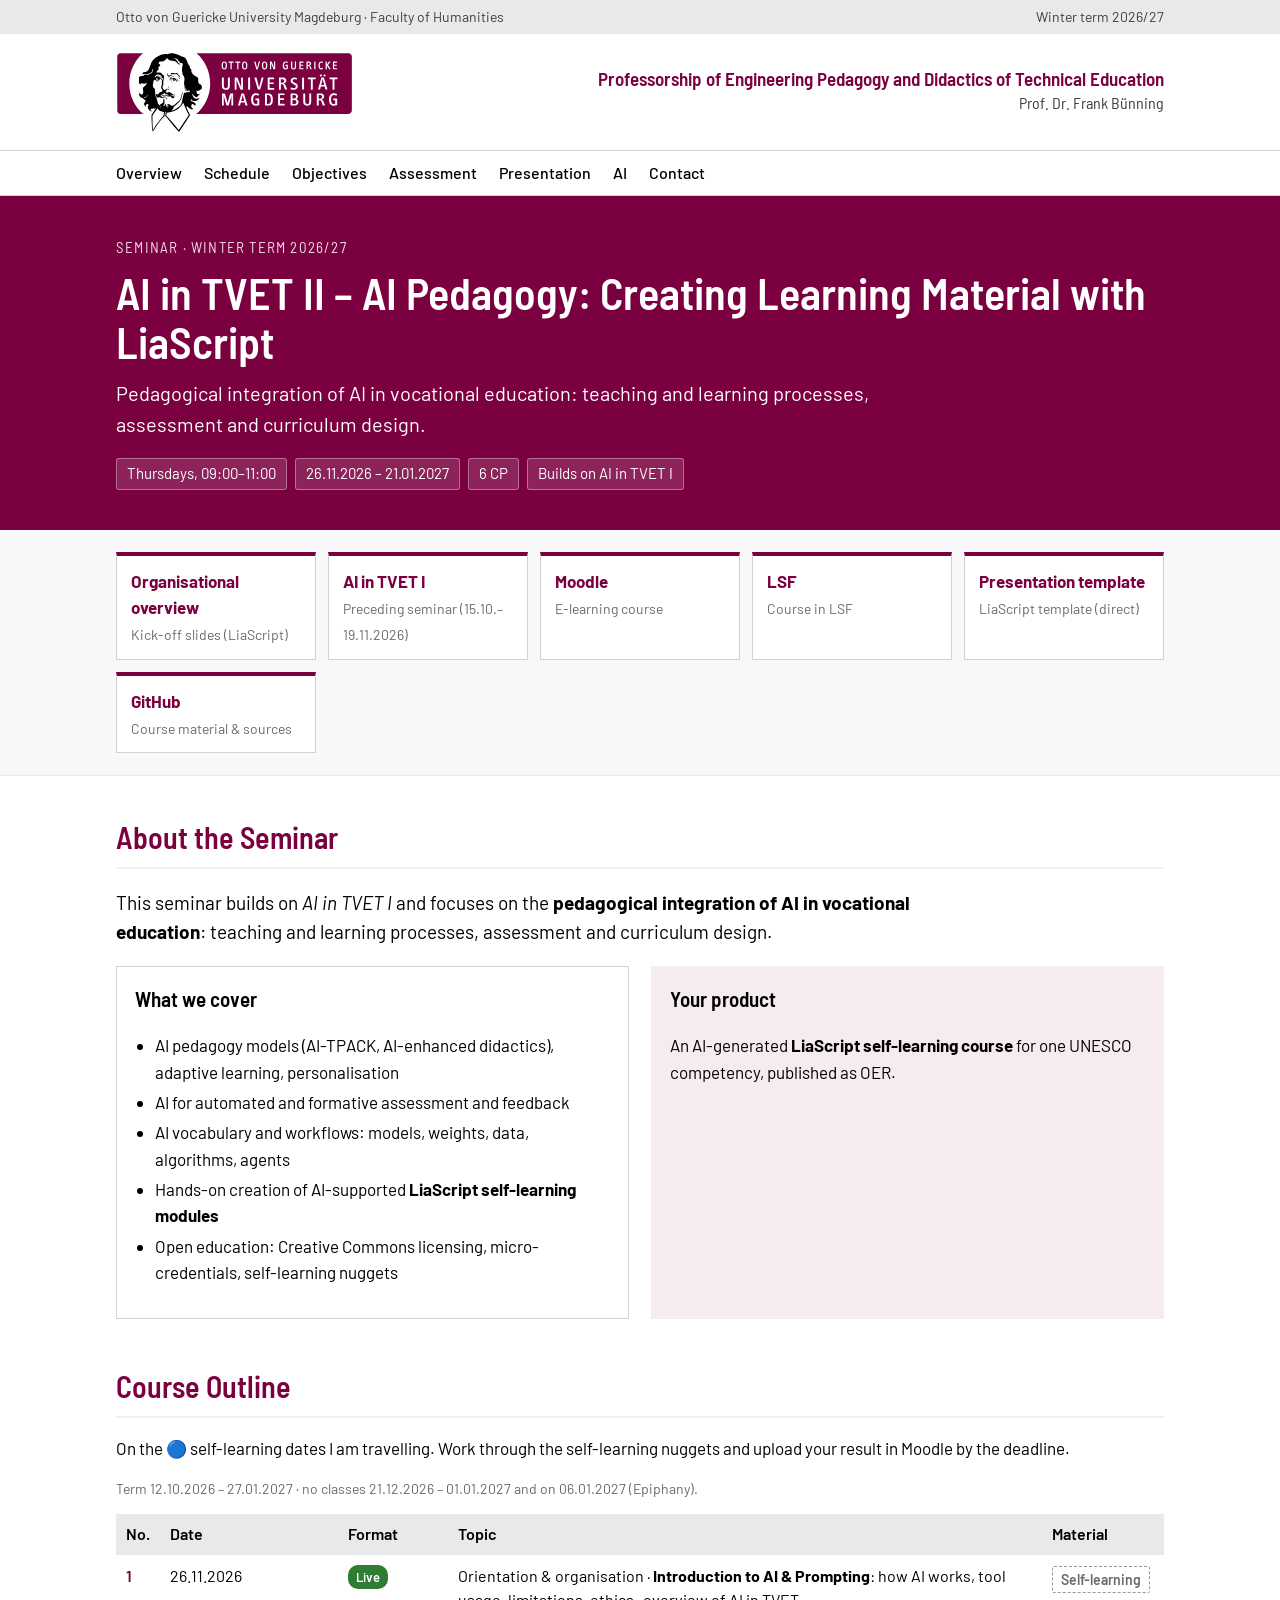
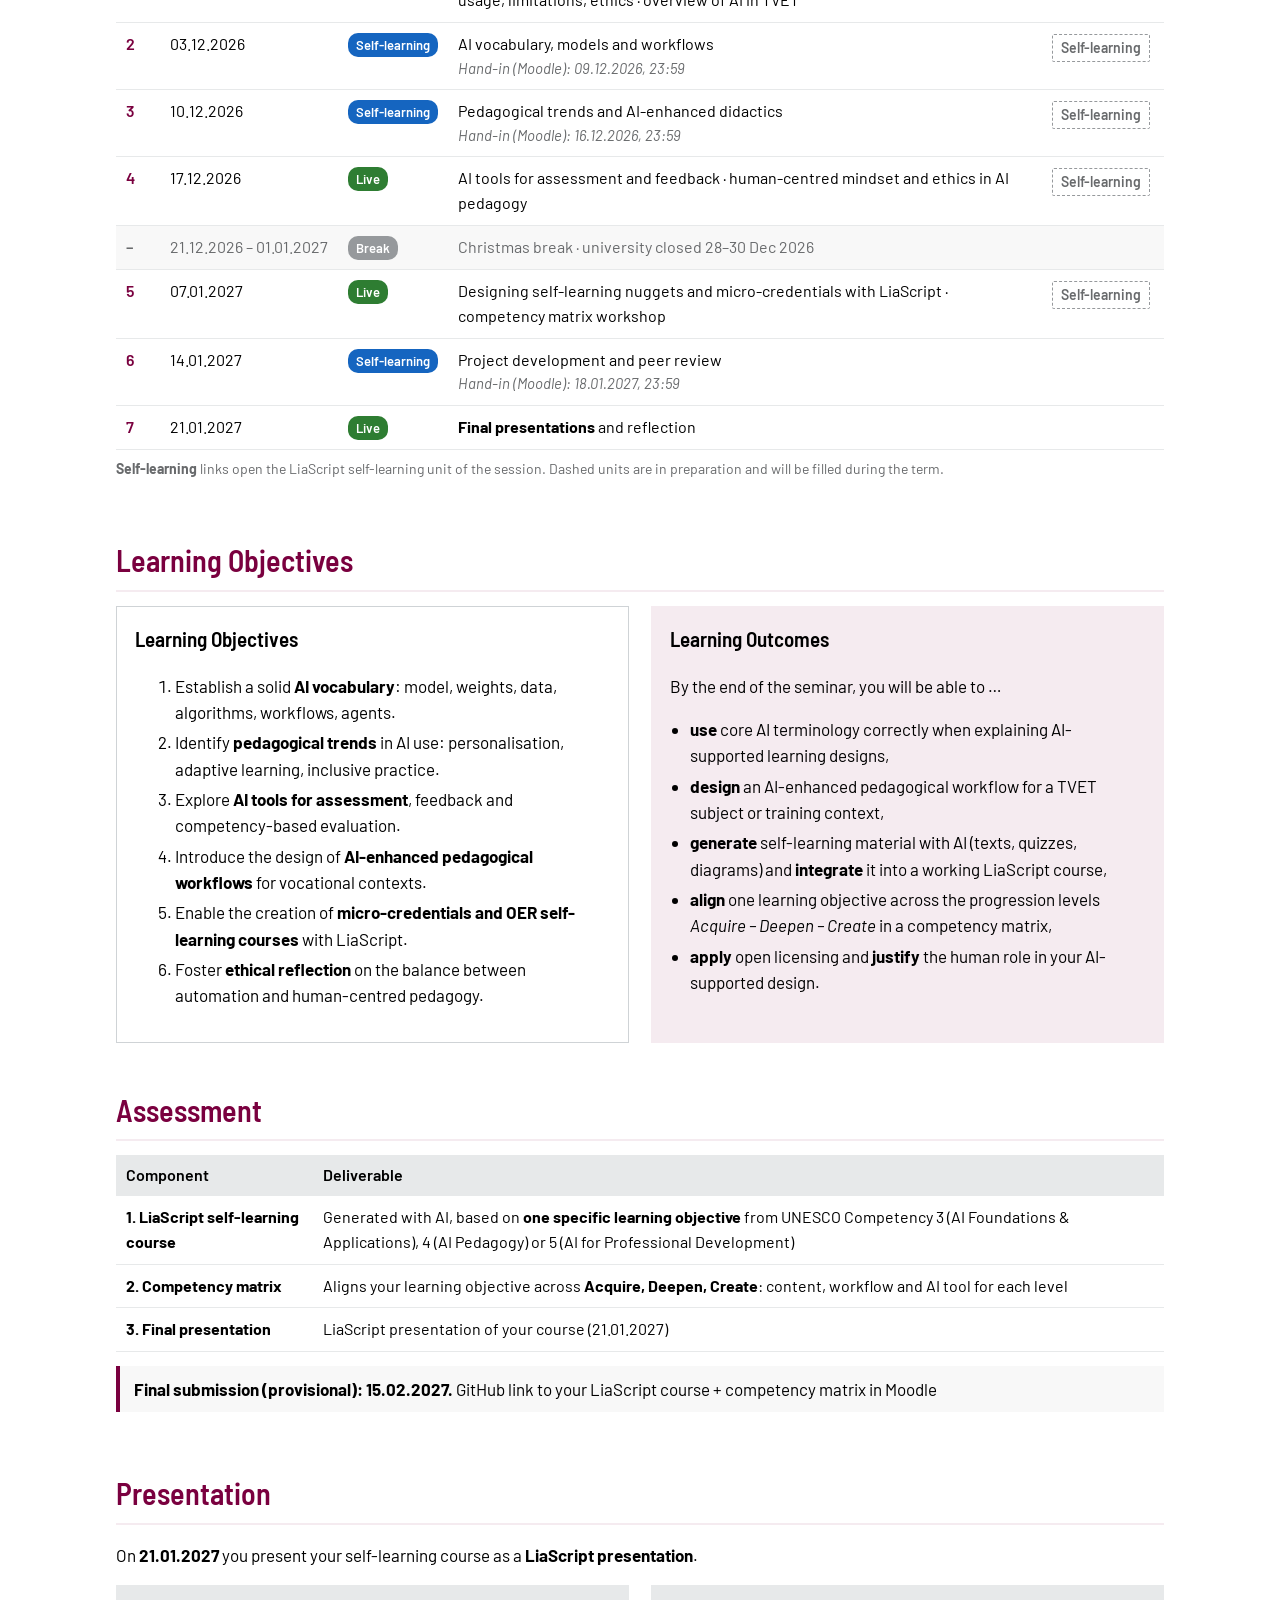
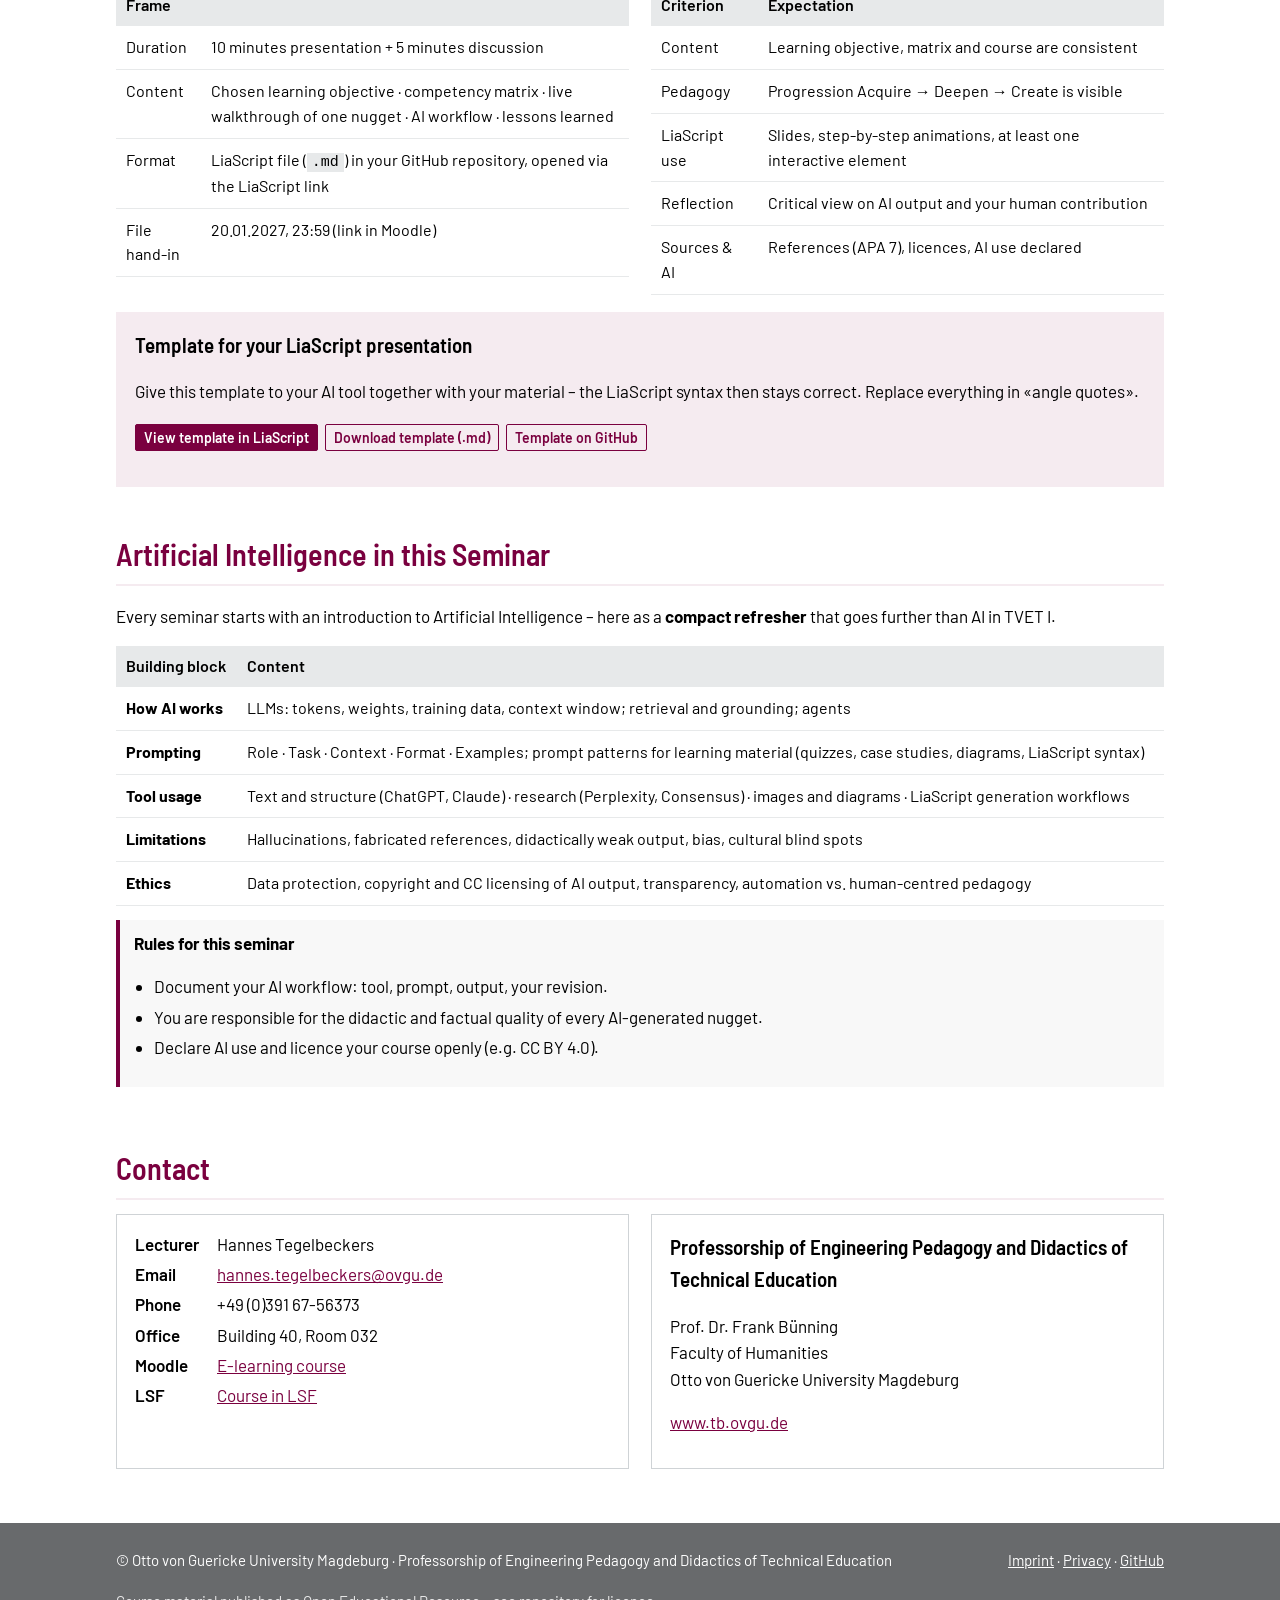
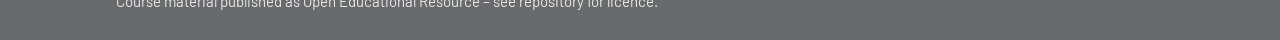
==== index.html @ 990f929a "Add semester dates (WiSe 2026/27), push remaining course files Co-Authored-By: Claude Opus 5.5 <nore" ====
<!doctype html>
<html lang="en">
<head>
<meta charset="utf-8">
<meta name="viewport" content="width=device-width, initial-scale=1">
<title>AI in TVET II · OVGU</title>
<meta name="description" content="Course website of the seminar AI in TVET II – AI Pedagogy: Creating Learning Material with LiaScript, winter term 2026/27, OVGU Magdeburg">
<link rel="icon" href="assets/ovgu_logo.svg" type="image/svg+xml">
<link rel="preconnect" href="https://fonts.googleapis.com">
<link rel="preconnect" href="https://fonts.gstatic.com" crossorigin>
<link href="https://fonts.googleapis.com/css2?family=Barlow:wght@400;500;600&family=Barlow+Semi+Condensed:wght@500;600&display=swap" rel="stylesheet">
<link rel="stylesheet" href="assets/style.css">
</head>
<body>
<div class="topbar"><div class="wrap">
  <span><a href="https://www.ovgu.de" target="_blank" rel="noopener">Otto von Guericke University Magdeburg</a> · Faculty of Humanities</span>
  <span>Winter term 2026/27</span>
</div></div>
<header class="site"><div class="wrap">
  <a class="logo" href="https://www.ovgu.de" target="_blank" rel="noopener"><img src="assets/ovgu_logo.svg" alt="Logo der Otto-von-Guericke-Universität Magdeburg"></a>
  <a class="chair" href="https://www.tb.ovgu.de" target="_blank" rel="noopener">
    <div class="name">Professorship of Engineering Pedagogy and Didactics of Technical Education</div>
    <div class="prof">Prof. Dr. Frank Bünning</div>
  </a>
</div></header>
<nav class="main" aria-label="Seitennavigation"><div class="wrap"><a href="#ueberblick">Overview</a><a href="#sitzungen">Schedule</a><a href="#ziele">Objectives</a><a href="#pruefung">Assessment</a><a href="#praesentation">Presentation</a><a href="#ki">AI</a><a href="#kontakt">Contact</a></div></nav>

<div class="hero"><div class="wrap">
  <div class="kicker">Seminar · Winter term 2026/27</div>
  <h1>AI in TVET II – AI Pedagogy: Creating Learning Material with LiaScript</h1>
  <p class="sub">Pedagogical integration of AI in vocational education: teaching and learning processes, assessment and curriculum design.</p>
  <div class="chips"><span class="chip">Thursdays, 09:00–11:00</span><span class="chip">26.11.2026 – 21.01.2027</span><span class="chip">6 CP</span><span class="chip">Builds on AI in TVET I</span></div>
  
</div></div>

<div class="quick"><div class="wrap"><a class="qbtn" href="https://liascript.github.io/course/?https://raw.githubusercontent.com/OVGU-VET-TechEd/AI_in_TVET_II_WiSe_2026_2027/main/AI_in_TVET_II_WiSe_2026_2027/00_Organisation/organisational_overview_slide_AI_in_TVET_II.md" target="_blank" rel="noopener"><strong>Organisational overview</strong><span>Kick-off slides (LiaScript)</span></a><a class="qbtn" href="https://ovgu-vet-teched.github.io/AI_in_TVET_I_WiSe_2026_2027/" target="_blank" rel="noopener"><strong>AI in TVET I</strong><span>Preceding seminar (15.10.–19.11.2026)</span></a><a class="qbtn" href="https://elearning.ovgu.de/course/view.php?id=21949" target="_blank" rel="noopener"><strong>Moodle</strong><span>E-learning course</span></a><a class="qbtn" href="https://lsf.ovgu.de/qislsf/rds?state=verpublish&status=init&vmfile=no&moduleCall=webInfo&publishConfFile=webInfo&publishSubDir=veranstaltung&veranstaltung.veranstid=238828" target="_blank" rel="noopener"><strong>LSF</strong><span>Course in LSF</span></a><a class="qbtn" href="https://liascript.github.io/course/?https://raw.githubusercontent.com/OVGU-VET-TechEd/AI_in_TVET_II_WiSe_2026_2027/main/AI_in_TVET_II_WiSe_2026_2027/00_Organisation/Template_LiaScript_Presentation.md" target="_blank" rel="noopener"><strong>Presentation template</strong><span>LiaScript template (direct)</span></a><a class="qbtn" href="https://github.com/OVGU-VET-TechEd/AI_in_TVET_II_WiSe_2026_2027" target="_blank" rel="noopener"><strong>GitHub</strong><span>Course material & sources</span></a></div></div>

<main class="wrap">
<section id="ueberblick">
  <h2>About the Seminar</h2>
  <p class="lead">This seminar builds on <i>AI in TVET I</i> and focuses on the <b>pedagogical integration of AI in vocational education</b>: teaching and learning processes, assessment and curriculum design.</p>
<div class="grid2">
  <div class="card"><h3>What we cover</h3><ul class="check">
    <li>AI pedagogy models (AI-TPACK, AI-enhanced didactics), adaptive learning, personalisation</li>
    <li>AI for automated and formative assessment and feedback</li>
    <li>AI vocabulary and workflows: models, weights, data, algorithms, agents</li>
    <li>Hands-on creation of AI-supported <b>LiaScript self-learning modules</b></li>
    <li>Open education: Creative Commons licensing, micro-credentials, self-learning nuggets</li></ul></div>
  <div class="card tint"><h3>Your product</h3><p>An AI-generated <b>LiaScript self-learning course</b> for one UNESCO competency, published as OER.</p></div>
</div>
</section>

<section id="sitzungen">
  <h2>Course Outline</h2>
  <p>On the 🔵 self-learning dates I am travelling. Work through the self-learning nuggets and upload your result in Moodle by the deadline.</p><p class="legend">Term 12.10.2026 – 27.01.2027 · no classes 21.12.2026 – 01.01.2027 and on 06.01.2027 (Epiphany).</p>
  <div class="table-scroll"><table>
    <thead><tr><th>No.</th><th>Date</th><th>Format</th><th>Topic</th><th>Material</th></tr></thead>
    <tbody><tr><td class="no">1</td><td class="date">26.11.2026</td><td><span class="badge live">Live</span></td><td>Orientation & organisation · <b>Introduction to AI & Prompting</b>: how AI works, tool usage, limitations, ethics · overview of AI in TVET</td><td class="links"><a class="lia soon" href="https://liascript.github.io/course/?https://raw.githubusercontent.com/OVGU-VET-TechEd/AI_in_TVET_II_WiSe_2026_2027/main/Selflearn/S01_Introduction_AI_Prompting.md" target="_blank" rel="noopener" title="in preparation">Self-learning</a></td></tr><tr><td class="no">2</td><td class="date">03.12.2026</td><td><span class="badge self">Self-learning</span></td><td>AI vocabulary, models and workflows<span class="q">Hand-in (Moodle): 09.12.2026, 23:59</span></td><td class="links"><a class="lia soon" href="https://liascript.github.io/course/?https://raw.githubusercontent.com/OVGU-VET-TechEd/AI_in_TVET_II_WiSe_2026_2027/main/Selflearn/S02_AI_Vocabulary_Models_Workflows.md" target="_blank" rel="noopener" title="in preparation">Self-learning</a></td></tr><tr><td class="no">3</td><td class="date">10.12.2026</td><td><span class="badge self">Self-learning</span></td><td>Pedagogical trends and AI-enhanced didactics<span class="q">Hand-in (Moodle): 16.12.2026, 23:59</span></td><td class="links"><a class="lia soon" href="https://liascript.github.io/course/?https://raw.githubusercontent.com/OVGU-VET-TechEd/AI_in_TVET_II_WiSe_2026_2027/main/Selflearn/S03_Pedagogical_Trends_AI_Didactics.md" target="_blank" rel="noopener" title="in preparation">Self-learning</a></td></tr><tr><td class="no">4</td><td class="date">17.12.2026</td><td><span class="badge live">Live</span></td><td>AI tools for assessment and feedback · human-centred mindset and ethics in AI pedagogy</td><td class="links"><a class="lia soon" href="https://liascript.github.io/course/?https://raw.githubusercontent.com/OVGU-VET-TechEd/AI_in_TVET_II_WiSe_2026_2027/main/Selflearn/S04_AI_Assessment_Feedback_Ethics.md" target="_blank" rel="noopener" title="in preparation">Self-learning</a></td></tr><tr class="pause"><td class="no">–</td><td class="date">21.12.2026 – 01.01.2027</td><td><span class="badge pause">Break</span></td><td colspan="2">Christmas break · university closed 28–30 Dec 2026</td></tr><tr><td class="no">5</td><td class="date">07.01.2027</td><td><span class="badge live">Live</span></td><td>Designing self-learning nuggets and micro-credentials with LiaScript · competency matrix workshop</td><td class="links"><a class="lia soon" href="https://liascript.github.io/course/?https://raw.githubusercontent.com/OVGU-VET-TechEd/AI_in_TVET_II_WiSe_2026_2027/main/Selflearn/S05_Nuggets_Microcredentials_LiaScript.md" target="_blank" rel="noopener" title="in preparation">Self-learning</a></td></tr><tr><td class="no">6</td><td class="date">14.01.2027</td><td><span class="badge self">Self-learning</span></td><td>Project development and peer review<span class="q">Hand-in (Moodle): 18.01.2027, 23:59</span></td><td class="links"></td></tr><tr><td class="no">7</td><td class="date">21.01.2027</td><td><span class="badge live">Live</span></td><td><b>Final presentations</b> and reflection</td><td class="links"></td></tr></tbody>
  </table></div>
  <p class="legend"><b>Self-learning</b> links open the LiaScript self-learning unit of the session. Dashed units are in preparation and will be filled during the term.</p>
  
</section>

<section id="ziele">
  <h2>Learning Objectives</h2>
  <div class="grid2">
    <div class="card"><h3>Learning Objectives</h3><ol><li>Establish a solid <b>AI vocabulary</b>: model, weights, data, algorithms, workflows, agents.</li><li>Identify <b>pedagogical trends</b> in AI use: personalisation, adaptive learning, inclusive practice.</li><li>Explore <b>AI tools for assessment</b>, feedback and competency-based evaluation.</li><li>Introduce the design of <b>AI-enhanced pedagogical workflows</b> for vocational contexts.</li><li>Enable the creation of <b>micro-credentials and OER self-learning courses</b> with LiaScript.</li><li>Foster <b>ethical reflection</b> on the balance between automation and human-centred pedagogy.</li></ol></div>
    <div class="card tint"><h3>Learning Outcomes</h3><p>By the end of the seminar, you will be able to …</p><ul class="check"><li><b>use</b> core AI terminology correctly when explaining AI-supported learning designs,</li><li><b>design</b> an AI-enhanced pedagogical workflow for a TVET subject or training context,</li><li><b>generate</b> self-learning material with AI (texts, quizzes, diagrams) and <b>integrate</b> it into a working LiaScript course,</li><li><b>align</b> one learning objective across the progression levels <i>Acquire – Deepen – Create</i> in a competency matrix,</li><li><b>apply</b> open licensing and <b>justify</b> the human role in your AI-supported design.</li></ul></div>
  </div>
</section>

<section id="pruefung">
  <h2>Assessment</h2>
  <div class="table-scroll"><table><thead><tr><th>Component</th><th>Deliverable</th></tr></thead><tbody><tr><td><b>1. LiaScript self-learning course</b></td><td>Generated with AI, based on <b>one specific learning objective</b> from UNESCO Competency 3 (AI Foundations & Applications), 4 (AI Pedagogy) or 5 (AI for Professional Development)</td></tr><tr><td><b>2. Competency matrix</b></td><td>Aligns your learning objective across <b>Acquire, Deepen, Create</b>: content, workflow and AI tool for each level</td></tr><tr><td><b>3. Final presentation</b></td><td>LiaScript presentation of your course (21.01.2027)</td></tr></tbody></table></div><div class="note"><b>Final submission (provisional): 15.02.2027.</b> GitHub link to your LiaScript course + competency matrix in Moodle</div>
</section>

<section id="praesentation">
  <h2>Presentation</h2>
  <p>On <b>21.01.2027</b> you present your self-learning course as a <b>LiaScript presentation</b>.</p><div class="grid2"><div><div class="table-scroll"><table><thead><tr><th>Frame</th><th></th></tr></thead><tbody><tr><td>Duration</td><td>10 minutes presentation + 5 minutes discussion</td></tr><tr><td>Content</td><td>Chosen learning objective · competency matrix · live walkthrough of one nugget · AI workflow · lessons learned</td></tr><tr><td>Format</td><td>LiaScript file (<code>.md</code>) in your GitHub repository, opened via the LiaScript link</td></tr><tr><td>File hand-in</td><td>20.01.2027, 23:59 (link in Moodle)</td></tr></tbody></table></div></div><div><div class="table-scroll"><table><thead><tr><th>Criterion</th><th>Expectation</th></tr></thead><tbody><tr><td>Content</td><td>Learning objective, matrix and course are consistent</td></tr><tr><td>Pedagogy</td><td>Progression Acquire → Deepen → Create is visible</td></tr><tr><td>LiaScript use</td><td>Slides, step-by-step animations, at least one interactive element</td></tr><tr><td>Reflection</td><td>Critical view on AI output and your human contribution</td></tr><tr><td>Sources & AI</td><td>References (APA 7), licences, AI use declared</td></tr></tbody></table></div></div></div><p></p>
  <div class="card tint">
    <h3>Template for your LiaScript presentation</h3>
    <p>Give this template to your AI tool together with your material – the LiaScript syntax then stays correct. Replace everything in «angle quotes».</p>
    <p>
      <a class="lia solid" href="https://liascript.github.io/course/?https://raw.githubusercontent.com/OVGU-VET-TechEd/AI_in_TVET_II_WiSe_2026_2027/main/AI_in_TVET_II_WiSe_2026_2027/00_Organisation/Template_LiaScript_Presentation.md" target="_blank" rel="noopener">View template in LiaScript</a>
      <a class="lia" href="https://raw.githubusercontent.com/OVGU-VET-TechEd/AI_in_TVET_II_WiSe_2026_2027/main/AI_in_TVET_II_WiSe_2026_2027/00_Organisation/Template_LiaScript_Presentation.md" download>Download template (.md)</a>
      <a class="lia" href="https://github.com/OVGU-VET-TechEd/AI_in_TVET_II_WiSe_2026_2027/blob/main/AI_in_TVET_II_WiSe_2026_2027/00_Organisation/Template_LiaScript_Presentation.md" target="_blank" rel="noopener">Template on GitHub</a>
    </p>
    
  </div>
</section>

<section id="ki">
  <h2>Artificial Intelligence in this Seminar</h2>
  <p>Every seminar starts with an introduction to Artificial Intelligence – here as a <b>compact refresher</b> that goes further than AI in TVET I.</p><div class="table-scroll"><table><thead><tr><th>Building block</th><th>Content</th></tr></thead><tbody><tr><td><b>How AI works</b></td><td>LLMs: tokens, weights, training data, context window; retrieval and grounding; agents</td></tr><tr><td><b>Prompting</b></td><td>Role · Task · Context · Format · Examples; prompt patterns for learning material (quizzes, case studies, diagrams, LiaScript syntax)</td></tr><tr><td><b>Tool usage</b></td><td>Text and structure (ChatGPT, Claude) · research (Perplexity, Consensus) · images and diagrams · LiaScript generation workflows</td></tr><tr><td><b>Limitations</b></td><td>Hallucinations, fabricated references, didactically weak output, bias, cultural blind spots</td></tr><tr><td><b>Ethics</b></td><td>Data protection, copyright and CC licensing of AI output, transparency, automation vs. human-centred pedagogy</td></tr></tbody></table></div><div class="note"><b>Rules for this seminar</b><ul class="check">
<li>Document your AI workflow: tool, prompt, output, your revision.</li>
<li>You are responsible for the didactic and factual quality of every AI-generated nugget.</li>
<li>Declare AI use and licence your course openly (e.g. CC BY 4.0).</li></ul></div>
</section>

<section id="kontakt" class="contact">
  <h2>Contact</h2>
  <div class="grid2">
    <div class="card"><dl><dt>Lecturer</dt><dd>Hannes Tegelbeckers</dd><dt>Email</dt><dd><a href="mailto:hannes.tegelbeckers@ovgu.de">hannes.tegelbeckers@ovgu.de</a></dd><dt>Phone</dt><dd>+49 (0)391 67-56373</dd><dt>Office</dt><dd>Building 40, Room 032</dd><dt>Moodle</dt><dd><a href="https://elearning.ovgu.de/course/view.php?id=21949">E-learning course</a></dd><dt>LSF</dt><dd><a href="https://lsf.ovgu.de/qislsf/rds?state=verpublish&status=init&vmfile=no&moduleCall=webInfo&publishConfFile=webInfo&publishSubDir=veranstaltung&veranstaltung.veranstid=238828">Course in LSF</a></dd></dl></div>
    <div class="card"><h3>Professorship of Engineering Pedagogy and Didactics of Technical Education</h3><p>Prof. Dr. Frank Bünning<br>Faculty of Humanities<br>Otto von Guericke University Magdeburg</p>
      <p><a href="https://www.tb.ovgu.de" target="_blank" rel="noopener">www.tb.ovgu.de</a></p></div>
  </div>
</section>
</main>

<footer class="site"><div class="wrap">
  <span>© Otto von Guericke University Magdeburg · Professorship of Engineering Pedagogy and Didactics of Technical Education</span>
  <span><a href="https://www.ovgu.de/impressum" target="_blank" rel="noopener">Imprint</a> · <a href="https://www.ovgu.de/datenschutz" target="_blank" rel="noopener">Privacy</a> · <a href="https://github.com/OVGU-VET-TechEd/AI_in_TVET_II_WiSe_2026_2027" target="_blank" rel="noopener">GitHub</a></span>
  <span style="flex-basis:100%;opacity:.85">Course material published as Open Educational Resource – see repository for licence.</span>
</div></footer>
</body>
</html>
---- assets/style.css ----
/* OVGU-inspired course site – colours from www.ovgu.de corporate theme */
:root {
  --main: #7a003f;          /* OVGU Weinrot */
  --main-dark: #5c002f;
  --second: #bc7f9f;
  --third: #f5ebf0;
  --grey-1: #3e3f40;
  --grey-2: #686a6c;
  --grey-3: #96999c;
  --grey-4: #cfd3d6;
  --grey-5: #e7e9ea;
  --grey-6: #f8f8f8;
  --live: #2e7d32;
  --self: #1565c0;
  --excursion: #e65100;
  --pause: #96999c;
  --content-width: 1080px;
}

* { box-sizing: border-box; }
html { scroll-behavior: smooth; }
body {
  margin: 0;
  overflow-wrap: anywhere;
  font-family: "Barlow", "Helvetica Neue", Arial, sans-serif;
  font-size: 17px;
  line-height: 1.55;
  color: #000;
  background: #fff;
}
a { color: var(--main); }
a:hover { color: var(--main-dark); }
.wrap { max-width: var(--content-width); margin: 0 auto; padding: 0 16px; }

/* top bar + header */
.topbar { background: var(--grey-5); font-size: 14px; color: var(--grey-1); }
.topbar .wrap { display: flex; justify-content: space-between; gap: 12px; flex-wrap: wrap; padding-top: 6px; padding-bottom: 6px; }
.topbar a { color: var(--grey-1); text-decoration: none; }
.topbar a:hover { color: var(--main); }
header.site { border-bottom: 1px solid var(--grey-4); }
header.site .wrap { display: flex; align-items: center; justify-content: space-between; gap: 24px; padding-top: 18px; padding-bottom: 18px; flex-wrap: wrap; }
header.site .logo img { height: 80px; width: auto; display: block; }
header.site .chair { text-align: right; font-family: "Barlow Semi Condensed", "Barlow", sans-serif; }
header.site .chair .name { font-size: 19px; font-weight: 600; color: var(--main); line-height: 1.2; }
header.site .chair .prof { font-size: 16px; color: var(--grey-1); }
header.site a.chair { text-decoration: none; display: block; }
header.site a.chair:hover .name { text-decoration: underline; }

nav.main { background: #fff; border-bottom: 1px solid var(--grey-4); position: sticky; top: 0; z-index: 10; }
nav.main .wrap { display: flex; gap: 4px 22px; flex-wrap: wrap; padding-top: 10px; padding-bottom: 10px; }
nav.main a { color: #000; text-decoration: none; font-weight: 500; font-size: 16px; }
nav.main a:hover { color: var(--grey-3); }

/* hero */
.hero { background: var(--main); color: #fff; }
.hero .wrap { padding-top: 40px; padding-bottom: 40px; }
.hero .kicker { font-family: "Barlow Semi Condensed", sans-serif; text-transform: uppercase; letter-spacing: .08em; font-size: 15px; opacity: .85; }
.hero h1 { font-family: "Barlow Semi Condensed", sans-serif; font-weight: 600; font-size: clamp(28px, 4.5vw, 44px); line-height: 1.12; margin: 8px 0 12px; }
.hero .sub { font-size: 20px; margin: 0 0 18px; max-width: 820px; }
.chips { display: flex; flex-wrap: wrap; gap: 8px; }
.chip { background: rgba(255,255,255,.14); border: 1px solid rgba(255,255,255,.35); border-radius: 3px; padding: 3px 10px; font-size: 15px; }
.leitfrage { margin-top: 22px; border-left: 4px solid var(--second); padding: 6px 0 6px 14px; font-size: 19px; font-style: italic; max-width: 820px; }

/* quick links */
.quick { background: var(--grey-6); border-bottom: 1px solid var(--grey-5); }
.quick .wrap { display: grid; grid-template-columns: repeat(auto-fit, minmax(min(200px, 100%), 1fr)); gap: 12px; padding-top: 22px; padding-bottom: 22px; }
.qbtn { display: block; background: #fff; border: 1px solid var(--grey-4); border-top: 4px solid var(--main); padding: 12px 14px; text-decoration: none; color: #000; transition: border-color .3s, box-shadow .3s; }
.qbtn:hover { border-color: var(--main); box-shadow: 0 2px 8px rgba(122,0,63,.15); color: #000; }
.qbtn strong { display: block; color: var(--main); font-size: 17px; }
.qbtn span { font-size: 14px; color: var(--grey-2); }

/* sections */
main section { padding: 38px 0 6px; }
main h2 { font-family: "Barlow Semi Condensed", sans-serif; font-weight: 600; color: var(--main); font-size: 30px; margin: 0 0 14px; border-bottom: 2px solid var(--third); padding-bottom: 6px; }
main h3 { font-family: "Barlow Semi Condensed", sans-serif; font-weight: 600; font-size: 21px; margin: 22px 0 8px; }
.lead { font-size: 19px; max-width: 860px; }
.grid2 { display: grid; grid-template-columns: repeat(auto-fit, minmax(min(300px, 100%), 1fr)); gap: 22px; }
.grid3 { display: grid; grid-template-columns: repeat(auto-fit, minmax(min(240px, 100%), 1fr)); gap: 16px; }
.card { border: 1px solid var(--grey-4); background: #fff; padding: 16px 18px; }
.card.tint { background: var(--third); border-color: var(--third); }
.card h3 { margin-top: 0; }
.card .sessions { color: var(--grey-2); font-size: 15px; }

/* tables */
.table-scroll { overflow-x: auto; }
table { width: 100%; border-collapse: collapse; font-size: 16px; }
th { text-align: left; background: var(--grey-5); font-weight: 600; padding: 8px 10px; white-space: nowrap; }
td { padding: 9px 10px; border-bottom: 1px solid var(--grey-5); vertical-align: top; }
tr.pause td { color: var(--grey-2); background: var(--grey-6); }
td.no { font-weight: 600; color: var(--main); white-space: nowrap; }
td.date { white-space: nowrap; }
td .q { display: block; color: var(--grey-2); font-size: 15px; font-style: italic; }
td.links { white-space: nowrap; }
.badge { display: inline-block; font-size: 13px; font-weight: 600; padding: 2px 8px; border-radius: 10px; color: #fff; white-space: nowrap; }
.badge.live { background: var(--live); }
.badge.self { background: var(--self); }
.badge.excursion { background: var(--excursion); }
.badge.pause { background: var(--pause); }
.lia { display: inline-block; text-decoration: none; font-size: 14px; font-weight: 600; border: 1px solid var(--main); padding: 2px 8px; margin: 2px 4px 2px 0; border-radius: 2px; }
.lia:hover { background: var(--main); color: #fff; }
.lia.solid { background: var(--main); color: #fff; }
.lia.solid:hover { background: var(--main-dark); }
.lia.soon { border-style: dashed; color: var(--grey-2); border-color: var(--grey-3); }
.lia.soon:hover { background: var(--grey-5); color: #000; }
.legend { font-size: 14px; color: var(--grey-2); margin-top: 8px; }

ul.check { padding-left: 1.2em; }
ul.check li { margin: 4px 0; }
ol li { margin: 4px 0; }
.note { background: var(--grey-6); border-left: 4px solid var(--main); padding: 10px 14px; margin: 14px 0; }
code { background: var(--grey-5); padding: 1px 5px; font-size: 15px; }

.contact dl { display: grid; grid-template-columns: max-content 1fr; gap: 4px 18px; margin: 0; }
.contact dt { font-weight: 600; }
.contact dd { margin: 0; }

/* Berliner Modell map */
.map { display: grid; gap: 10px; }
.map .row { display: grid; grid-template-columns: repeat(auto-fit, minmax(min(200px, 100%), 1fr)); gap: 10px; }
.map .box { border: 1px solid var(--grey-4); padding: 10px 12px; background: #fff; }
.map .box.head { background: var(--main); color: #fff; border-color: var(--main); text-align: center; }
.map .box.synth { background: var(--third); border-color: var(--second); text-align: center; font-weight: 600; }
.map .box b { color: var(--main); display: block; }
.map .box.head b { color: #fff; }
.map .box small { color: var(--grey-2); }

footer.site { margin-top: 48px; background: var(--grey-2); color: #fff; font-size: 15px; }
footer.site .wrap { padding-top: 26px; padding-bottom: 26px; display: flex; justify-content: space-between; gap: 18px; flex-wrap: wrap; }
footer.site a { color: #fff; }

@media (max-width: 640px) {
  header.site .logo img { height: 60px; }
  header.site .chair { text-align: left; }
  body { font-size: 16px; }
}
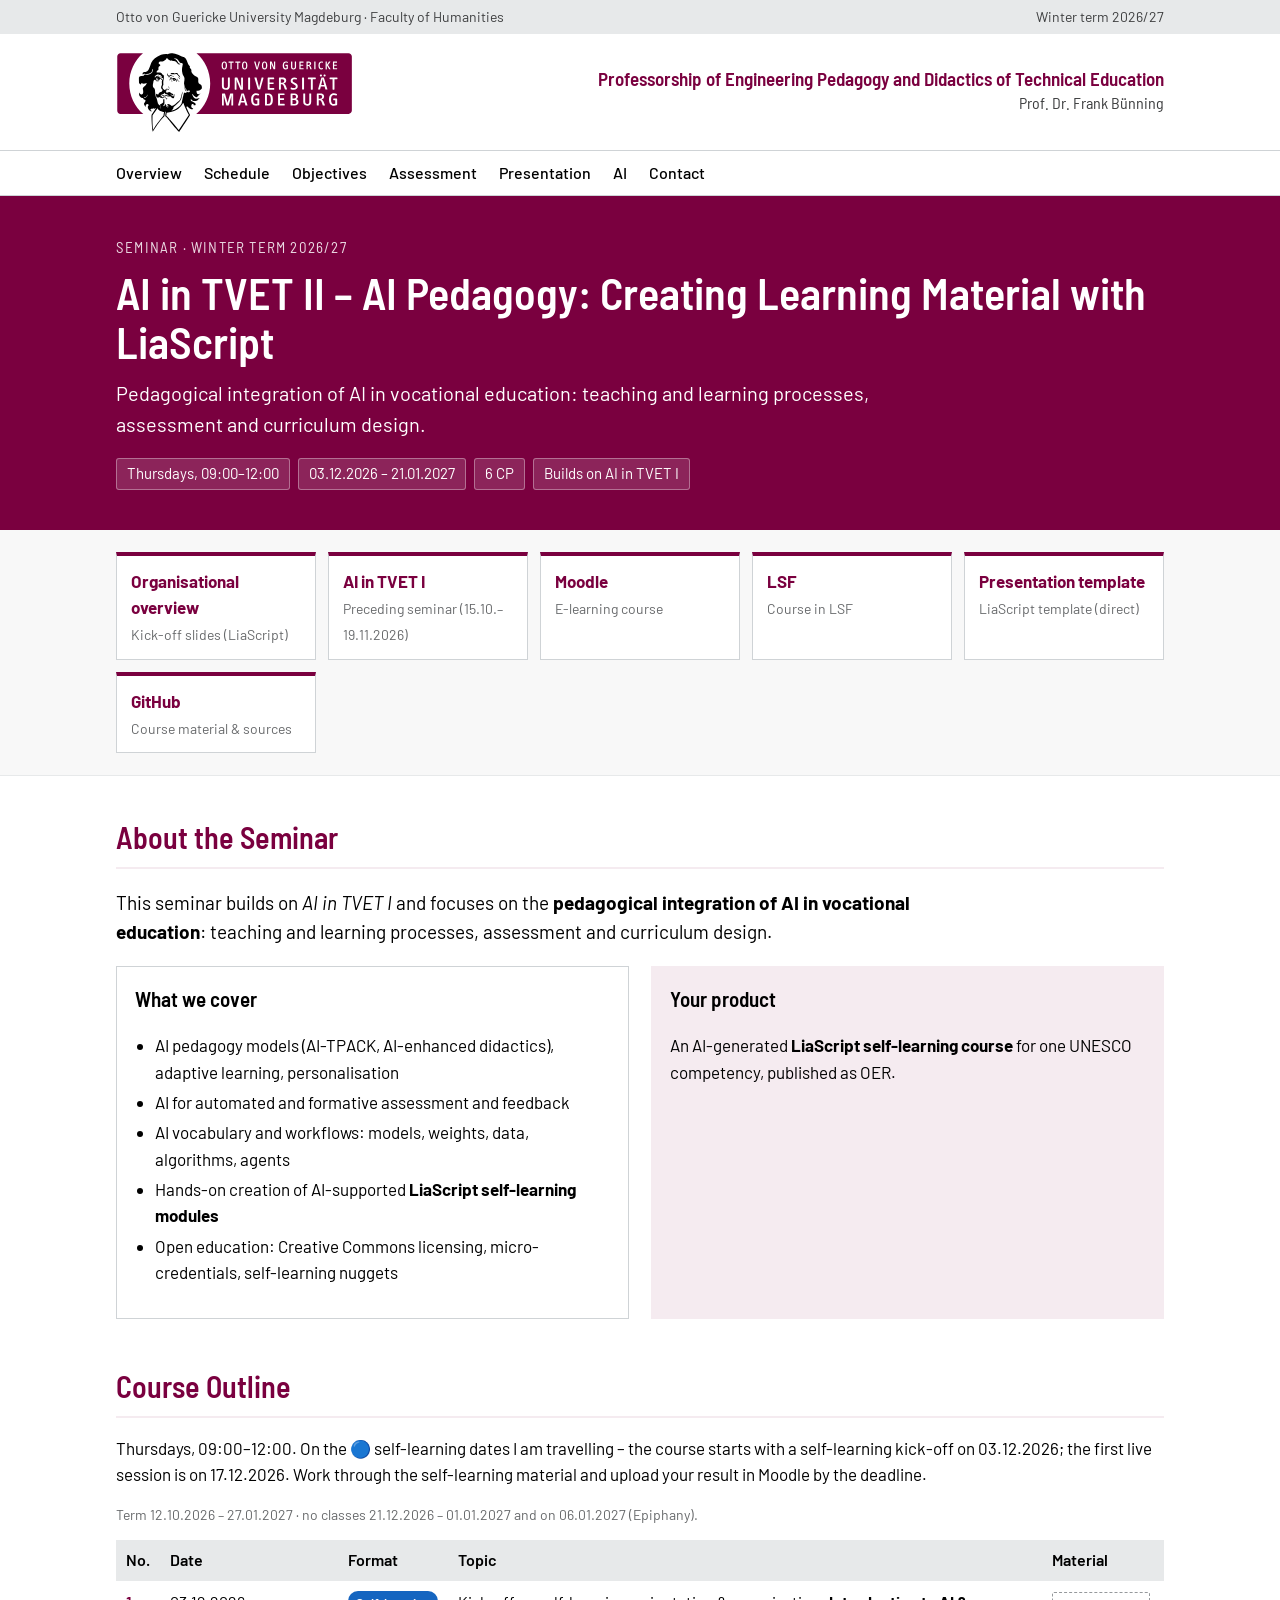
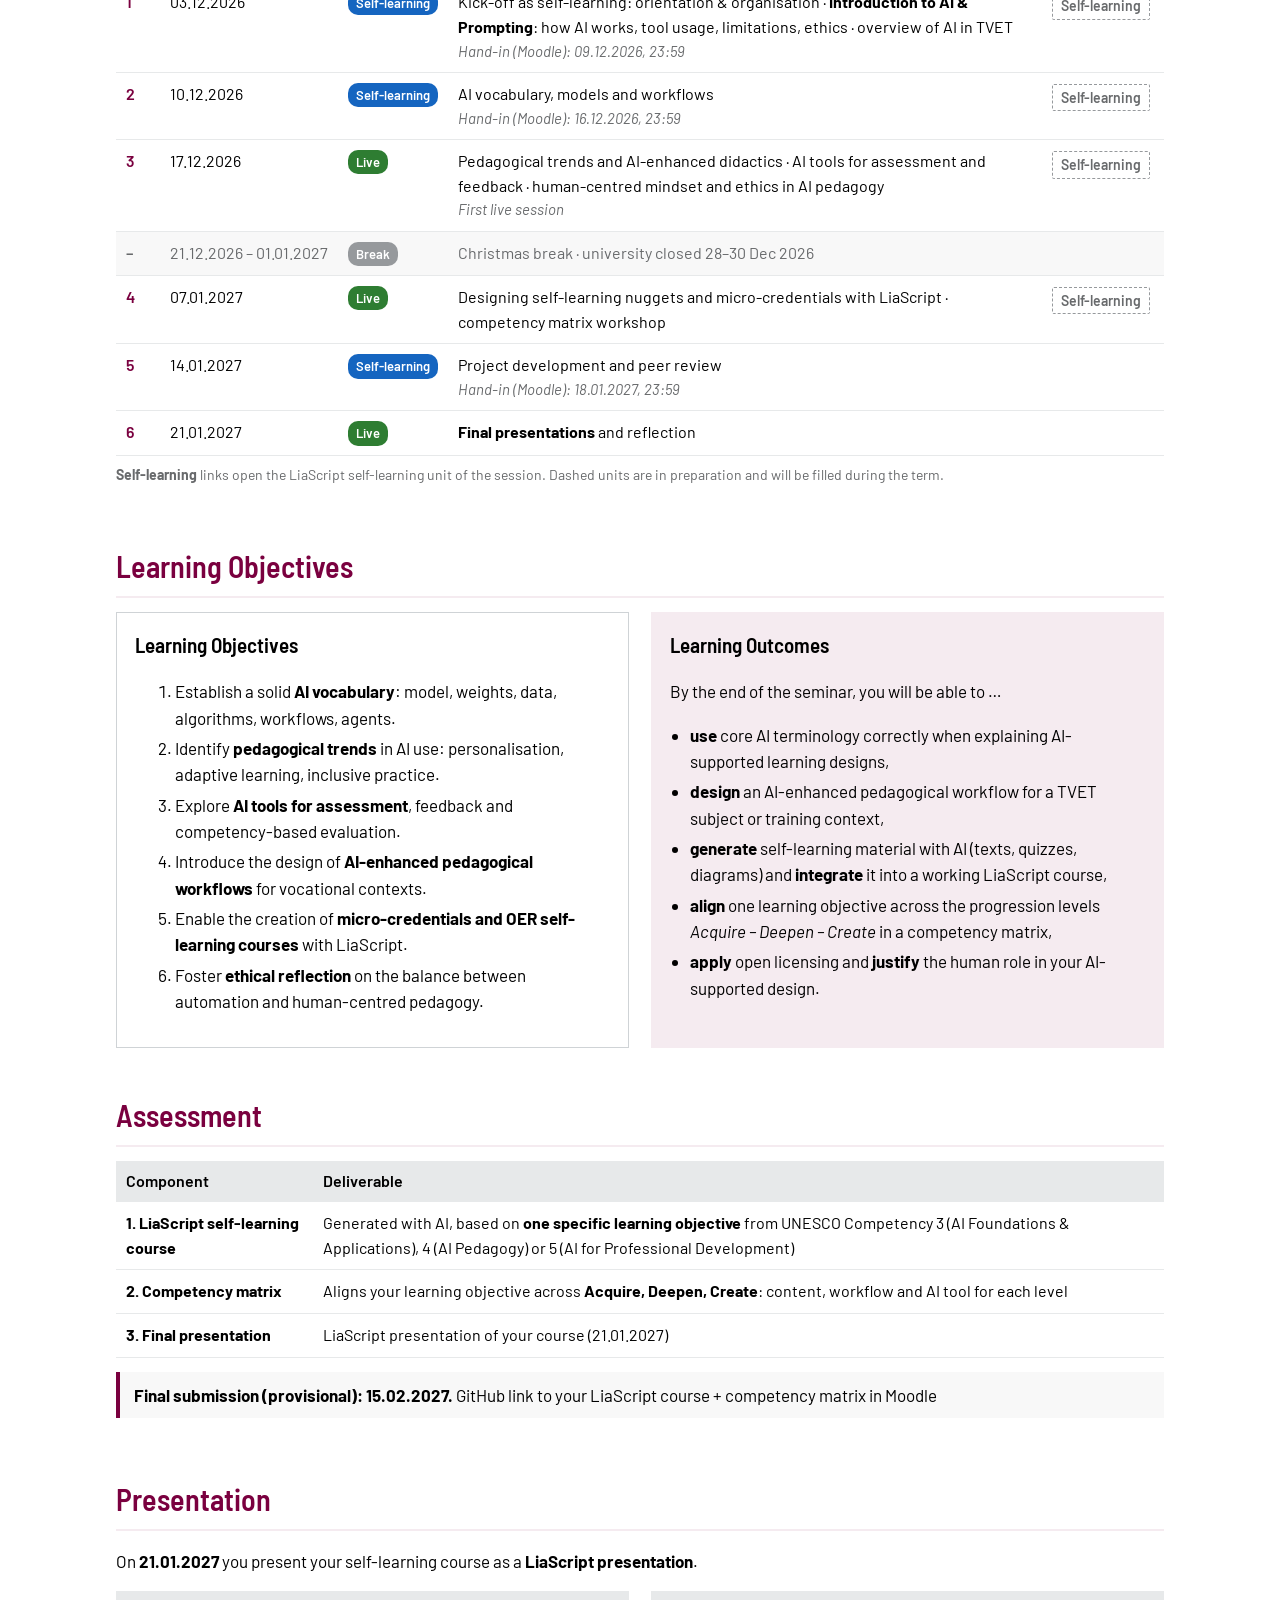
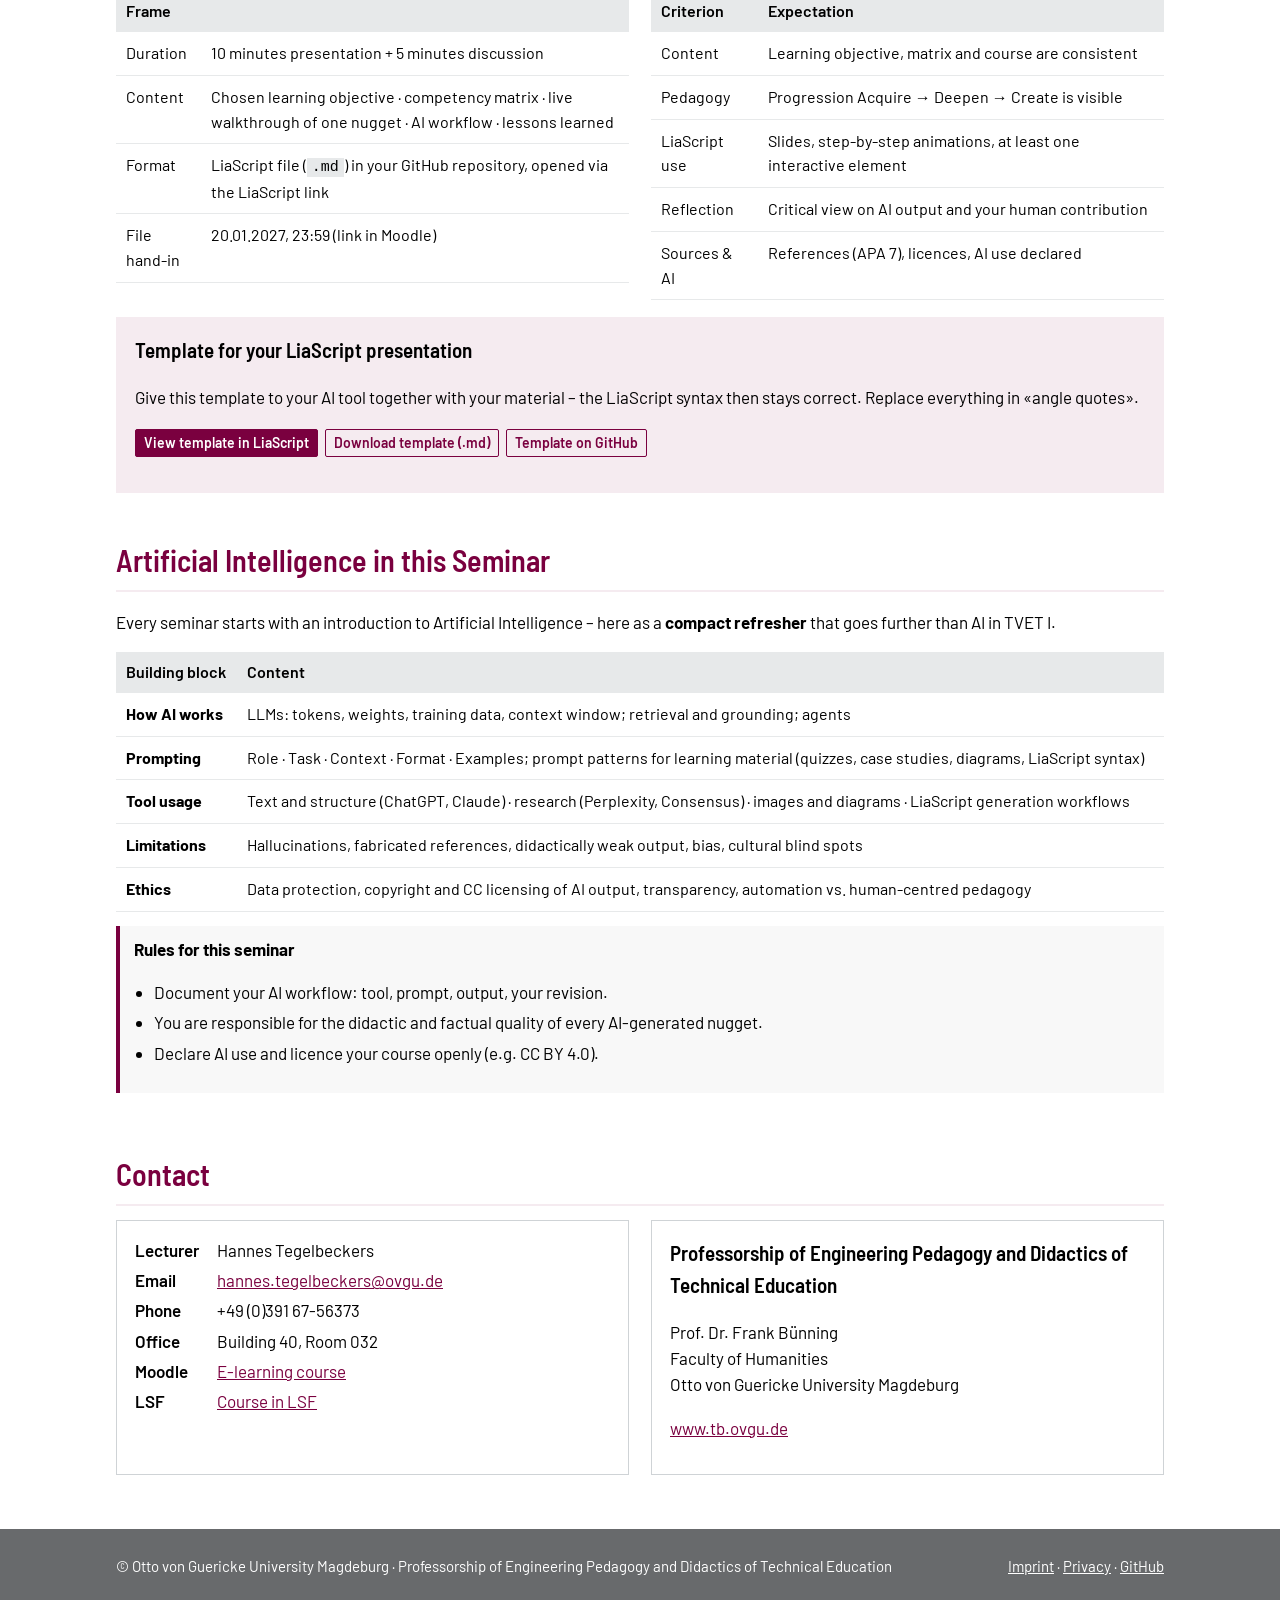
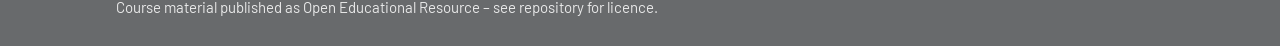
==== commit 1a4fc2fc: "AI in TVET II: Thursdays 09:00–12:00, 03.12.2026 – 21.01.2027 Co-Authored-By: Claude Opus 5.5 <norep" ====
--- a/index.html
+++ b/index.html
@@ -29,7 +29,7 @@
   <div class="kicker">Seminar · Winter term 2026/27</div>
   <h1>AI in TVET II – AI Pedagogy: Creating Learning Material with LiaScript</h1>
   <p class="sub">Pedagogical integration of AI in vocational education: teaching and learning processes, assessment and curriculum design.</p>
-  <div class="chips"><span class="chip">Thursdays, 09:00–11:00</span><span class="chip">26.11.2026 – 21.01.2027</span><span class="chip">6 CP</span><span class="chip">Builds on AI in TVET I</span></div>
+  <div class="chips"><span class="chip">Thursdays, 09:00–12:00</span><span class="chip">03.12.2026 – 21.01.2027</span><span class="chip">6 CP</span><span class="chip">Builds on AI in TVET I</span></div>
   
 </div></div>
 
@@ -52,10 +52,10 @@
 
 <section id="sitzungen">
   <h2>Course Outline</h2>
-  <p>On the 🔵 self-learning dates I am travelling. Work through the self-learning nuggets and upload your result in Moodle by the deadline.</p><p class="legend">Term 12.10.2026 – 27.01.2027 · no classes 21.12.2026 – 01.01.2027 and on 06.01.2027 (Epiphany).</p>
+  <p>Thursdays, 09:00–12:00. On the 🔵 self-learning dates I am travelling – the course starts with a self-learning kick-off on 03.12.2026; the first live session is on 17.12.2026. Work through the self-learning material and upload your result in Moodle by the deadline.</p><p class="legend">Term 12.10.2026 – 27.01.2027 · no classes 21.12.2026 – 01.01.2027 and on 06.01.2027 (Epiphany).</p>
   <div class="table-scroll"><table>
     <thead><tr><th>No.</th><th>Date</th><th>Format</th><th>Topic</th><th>Material</th></tr></thead>
-    <tbody><tr><td class="no">1</td><td class="date">26.11.2026</td><td><span class="badge live">Live</span></td><td>Orientation & organisation · <b>Introduction to AI & Prompting</b>: how AI works, tool usage, limitations, ethics · overview of AI in TVET</td><td class="links"><a class="lia soon" href="https://liascript.github.io/course/?https://raw.githubusercontent.com/OVGU-VET-TechEd/AI_in_TVET_II_WiSe_2026_2027/main/Selflearn/S01_Introduction_AI_Prompting.md" target="_blank" rel="noopener" title="in preparation">Self-learning</a></td></tr><tr><td class="no">2</td><td class="date">03.12.2026</td><td><span class="badge self">Self-learning</span></td><td>AI vocabulary, models and workflows<span class="q">Hand-in (Moodle): 09.12.2026, 23:59</span></td><td class="links"><a class="lia soon" href="https://liascript.github.io/course/?https://raw.githubusercontent.com/OVGU-VET-TechEd/AI_in_TVET_II_WiSe_2026_2027/main/Selflearn/S02_AI_Vocabulary_Models_Workflows.md" target="_blank" rel="noopener" title="in preparation">Self-learning</a></td></tr><tr><td class="no">3</td><td class="date">10.12.2026</td><td><span class="badge self">Self-learning</span></td><td>Pedagogical trends and AI-enhanced didactics<span class="q">Hand-in (Moodle): 16.12.2026, 23:59</span></td><td class="links"><a class="lia soon" href="https://liascript.github.io/course/?https://raw.githubusercontent.com/OVGU-VET-TechEd/AI_in_TVET_II_WiSe_2026_2027/main/Selflearn/S03_Pedagogical_Trends_AI_Didactics.md" target="_blank" rel="noopener" title="in preparation">Self-learning</a></td></tr><tr><td class="no">4</td><td class="date">17.12.2026</td><td><span class="badge live">Live</span></td><td>AI tools for assessment and feedback · human-centred mindset and ethics in AI pedagogy</td><td class="links"><a class="lia soon" href="https://liascript.github.io/course/?https://raw.githubusercontent.com/OVGU-VET-TechEd/AI_in_TVET_II_WiSe_2026_2027/main/Selflearn/S04_AI_Assessment_Feedback_Ethics.md" target="_blank" rel="noopener" title="in preparation">Self-learning</a></td></tr><tr class="pause"><td class="no">–</td><td class="date">21.12.2026 – 01.01.2027</td><td><span class="badge pause">Break</span></td><td colspan="2">Christmas break · university closed 28–30 Dec 2026</td></tr><tr><td class="no">5</td><td class="date">07.01.2027</td><td><span class="badge live">Live</span></td><td>Designing self-learning nuggets and micro-credentials with LiaScript · competency matrix workshop</td><td class="links"><a class="lia soon" href="https://liascript.github.io/course/?https://raw.githubusercontent.com/OVGU-VET-TechEd/AI_in_TVET_II_WiSe_2026_2027/main/Selflearn/S05_Nuggets_Microcredentials_LiaScript.md" target="_blank" rel="noopener" title="in preparation">Self-learning</a></td></tr><tr><td class="no">6</td><td class="date">14.01.2027</td><td><span class="badge self">Self-learning</span></td><td>Project development and peer review<span class="q">Hand-in (Moodle): 18.01.2027, 23:59</span></td><td class="links"></td></tr><tr><td class="no">7</td><td class="date">21.01.2027</td><td><span class="badge live">Live</span></td><td><b>Final presentations</b> and reflection</td><td class="links"></td></tr></tbody>
+    <tbody><tr><td class="no">1</td><td class="date">03.12.2026</td><td><span class="badge self">Self-learning</span></td><td>Kick-off as self-learning: orientation & organisation · <b>Introduction to AI & Prompting</b>: how AI works, tool usage, limitations, ethics · overview of AI in TVET<span class="q">Hand-in (Moodle): 09.12.2026, 23:59</span></td><td class="links"><a class="lia soon" href="https://liascript.github.io/course/?https://raw.githubusercontent.com/OVGU-VET-TechEd/AI_in_TVET_II_WiSe_2026_2027/main/Selflearn/S01_Introduction_AI_Prompting.md" target="_blank" rel="noopener" title="in preparation">Self-learning</a></td></tr><tr><td class="no">2</td><td class="date">10.12.2026</td><td><span class="badge self">Self-learning</span></td><td>AI vocabulary, models and workflows<span class="q">Hand-in (Moodle): 16.12.2026, 23:59</span></td><td class="links"><a class="lia soon" href="https://liascript.github.io/course/?https://raw.githubusercontent.com/OVGU-VET-TechEd/AI_in_TVET_II_WiSe_2026_2027/main/Selflearn/S02_AI_Vocabulary_Models_Workflows.md" target="_blank" rel="noopener" title="in preparation">Self-learning</a></td></tr><tr><td class="no">3</td><td class="date">17.12.2026</td><td><span class="badge live">Live</span></td><td>Pedagogical trends and AI-enhanced didactics · AI tools for assessment and feedback · human-centred mindset and ethics in AI pedagogy<span class="q">First live session</span></td><td class="links"><a class="lia soon" href="https://liascript.github.io/course/?https://raw.githubusercontent.com/OVGU-VET-TechEd/AI_in_TVET_II_WiSe_2026_2027/main/Selflearn/S03_Pedagogy_Assessment_Ethics.md" target="_blank" rel="noopener" title="in preparation">Self-learning</a></td></tr><tr class="pause"><td class="no">–</td><td class="date">21.12.2026 – 01.01.2027</td><td><span class="badge pause">Break</span></td><td colspan="2">Christmas break · university closed 28–30 Dec 2026</td></tr><tr><td class="no">4</td><td class="date">07.01.2027</td><td><span class="badge live">Live</span></td><td>Designing self-learning nuggets and micro-credentials with LiaScript · competency matrix workshop</td><td class="links"><a class="lia soon" href="https://liascript.github.io/course/?https://raw.githubusercontent.com/OVGU-VET-TechEd/AI_in_TVET_II_WiSe_2026_2027/main/Selflearn/S04_Nuggets_Microcredentials_LiaScript.md" target="_blank" rel="noopener" title="in preparation">Self-learning</a></td></tr><tr><td class="no">5</td><td class="date">14.01.2027</td><td><span class="badge self">Self-learning</span></td><td>Project development and peer review<span class="q">Hand-in (Moodle): 18.01.2027, 23:59</span></td><td class="links"></td></tr><tr><td class="no">6</td><td class="date">21.01.2027</td><td><span class="badge live">Live</span></td><td><b>Final presentations</b> and reflection</td><td class="links"></td></tr></tbody>
   </table></div>
   <p class="legend"><b>Self-learning</b> links open the LiaScript self-learning unit of the session. Dashed units are in preparation and will be filled during the term.</p>
   
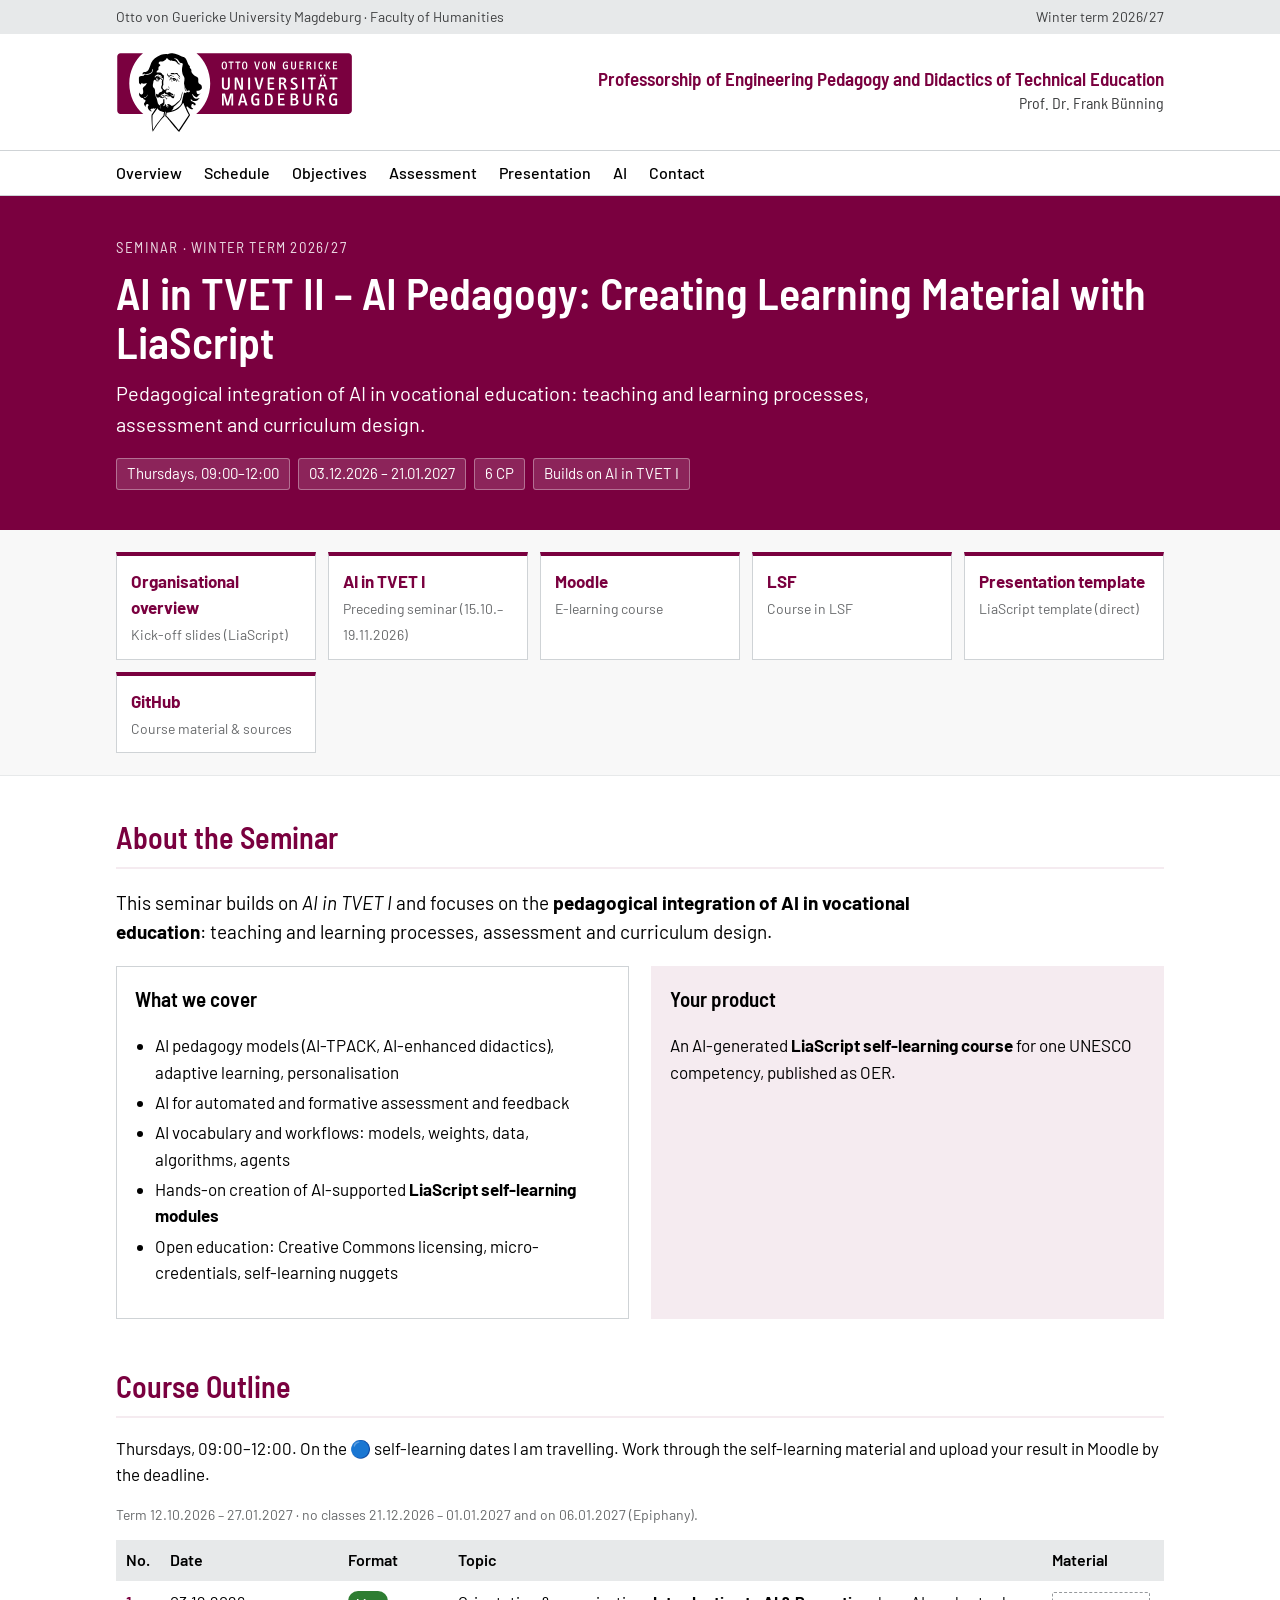
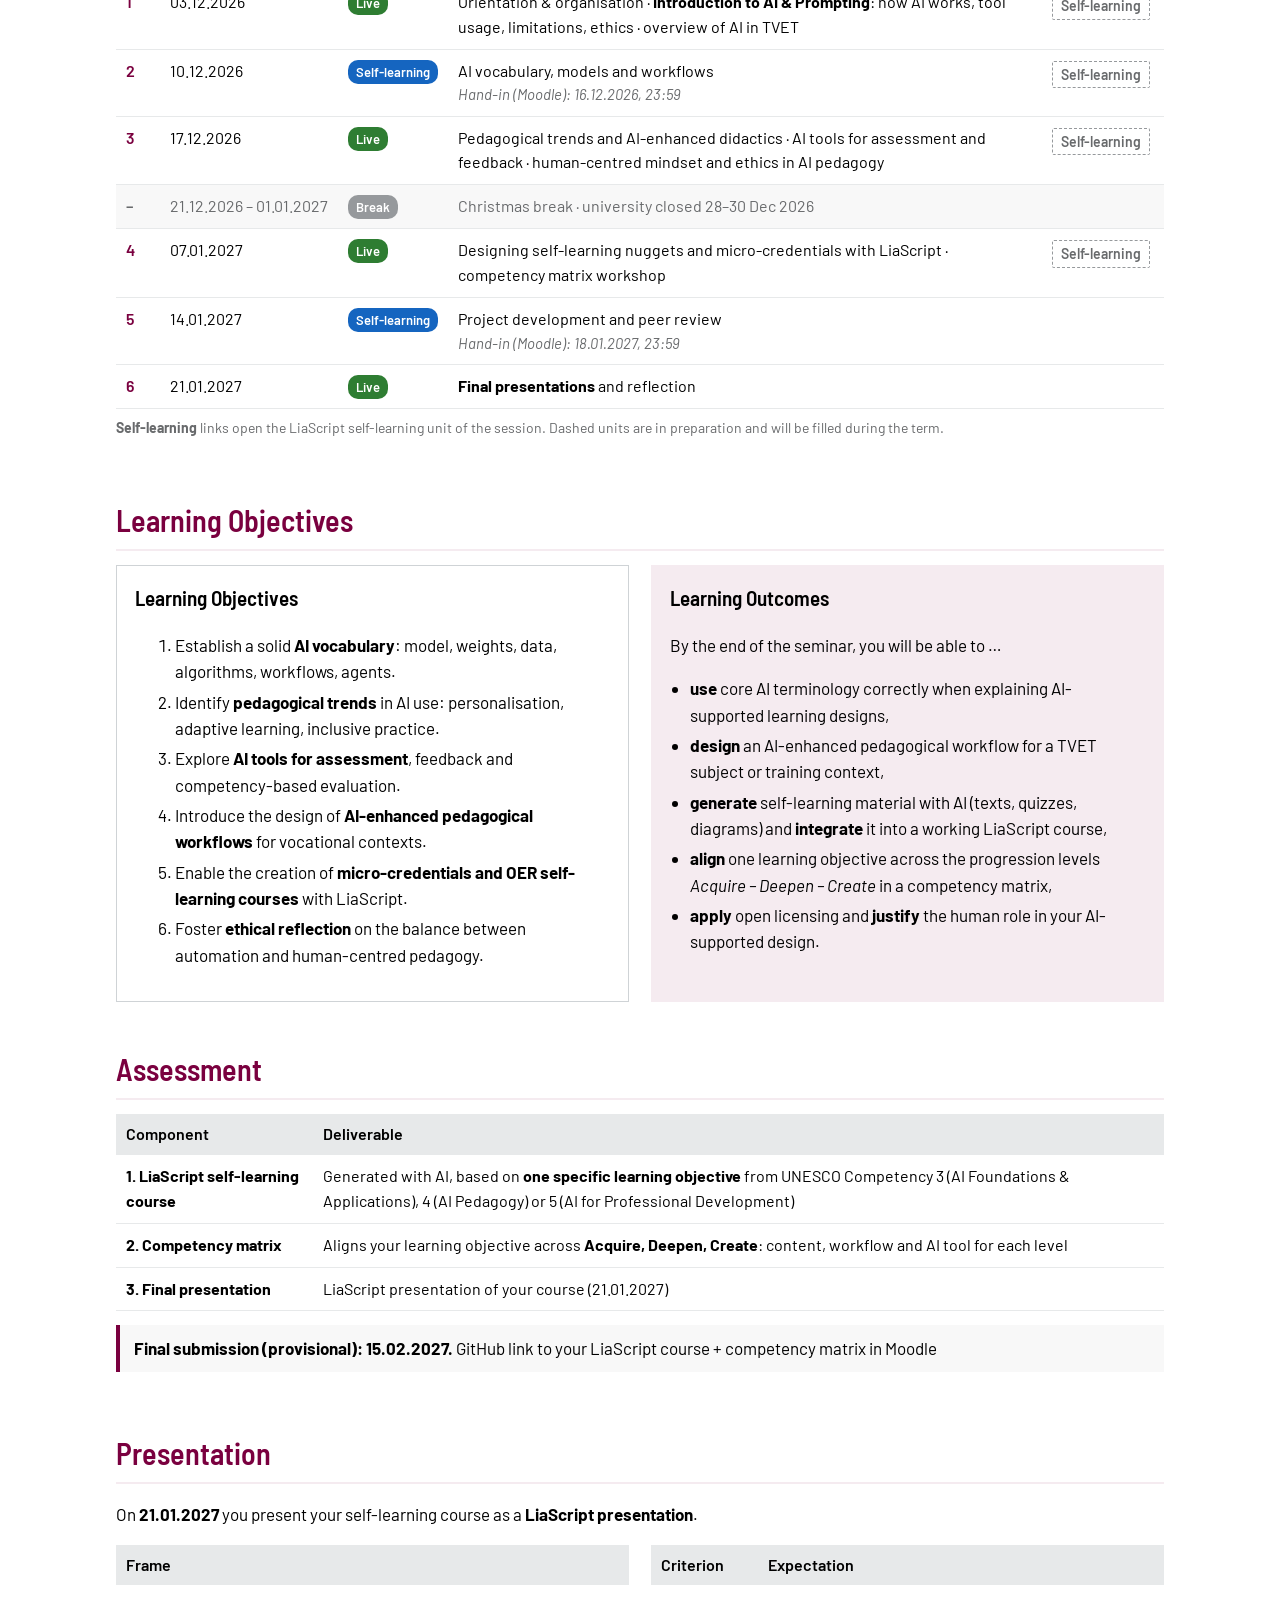
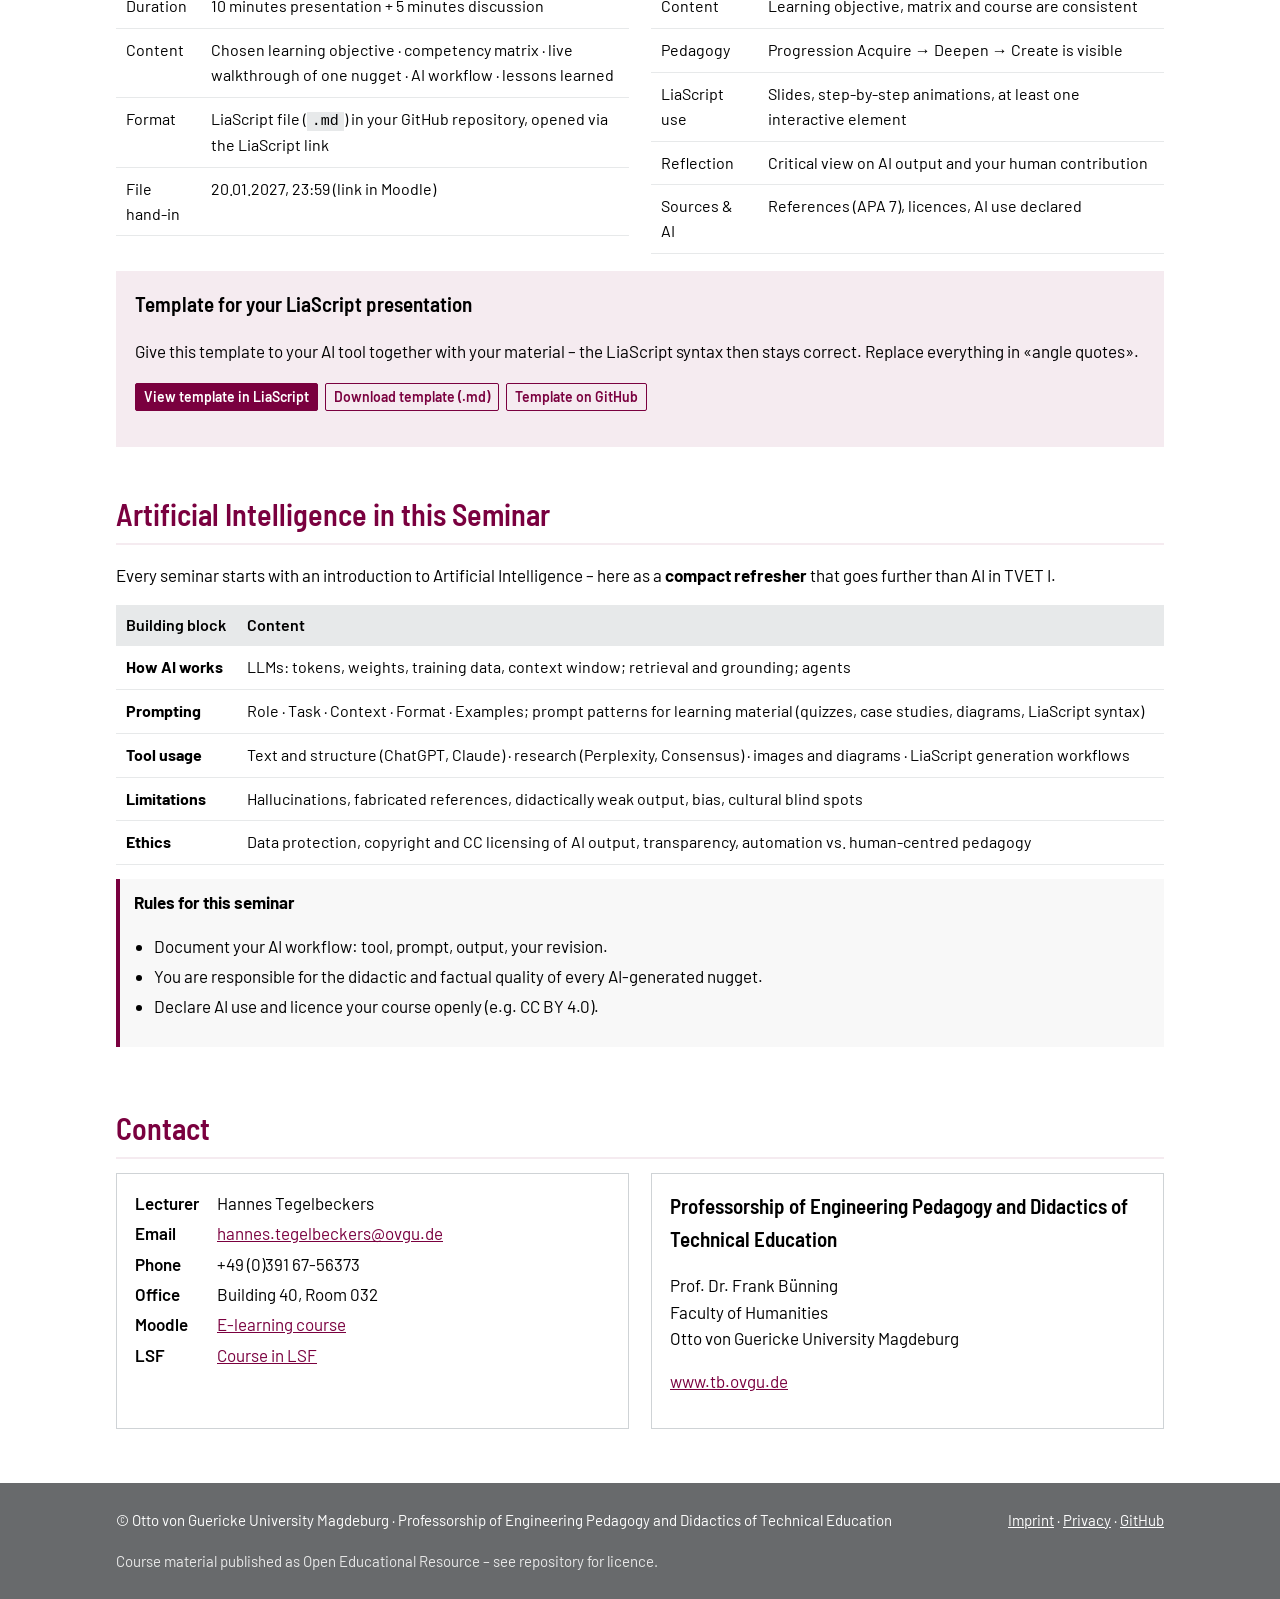
==== commit c1f6385d: "AI in TVET II: kick-off on 03.12.2026 is a live session Co-Authored-By: Claude Opus 5.5 <noreply@ant" ====
--- a/index.html
+++ b/index.html
@@ -52,10 +52,10 @@
 
 <section id="sitzungen">
   <h2>Course Outline</h2>
-  <p>Thursdays, 09:00–12:00. On the 🔵 self-learning dates I am travelling – the course starts with a self-learning kick-off on 03.12.2026; the first live session is on 17.12.2026. Work through the self-learning material and upload your result in Moodle by the deadline.</p><p class="legend">Term 12.10.2026 – 27.01.2027 · no classes 21.12.2026 – 01.01.2027 and on 06.01.2027 (Epiphany).</p>
+  <p>Thursdays, 09:00–12:00. On the 🔵 self-learning dates I am travelling. Work through the self-learning material and upload your result in Moodle by the deadline.</p><p class="legend">Term 12.10.2026 – 27.01.2027 · no classes 21.12.2026 – 01.01.2027 and on 06.01.2027 (Epiphany).</p>
   <div class="table-scroll"><table>
     <thead><tr><th>No.</th><th>Date</th><th>Format</th><th>Topic</th><th>Material</th></tr></thead>
-    <tbody><tr><td class="no">1</td><td class="date">03.12.2026</td><td><span class="badge self">Self-learning</span></td><td>Kick-off as self-learning: orientation & organisation · <b>Introduction to AI & Prompting</b>: how AI works, tool usage, limitations, ethics · overview of AI in TVET<span class="q">Hand-in (Moodle): 09.12.2026, 23:59</span></td><td class="links"><a class="lia soon" href="https://liascript.github.io/course/?https://raw.githubusercontent.com/OVGU-VET-TechEd/AI_in_TVET_II_WiSe_2026_2027/main/Selflearn/S01_Introduction_AI_Prompting.md" target="_blank" rel="noopener" title="in preparation">Self-learning</a></td></tr><tr><td class="no">2</td><td class="date">10.12.2026</td><td><span class="badge self">Self-learning</span></td><td>AI vocabulary, models and workflows<span class="q">Hand-in (Moodle): 16.12.2026, 23:59</span></td><td class="links"><a class="lia soon" href="https://liascript.github.io/course/?https://raw.githubusercontent.com/OVGU-VET-TechEd/AI_in_TVET_II_WiSe_2026_2027/main/Selflearn/S02_AI_Vocabulary_Models_Workflows.md" target="_blank" rel="noopener" title="in preparation">Self-learning</a></td></tr><tr><td class="no">3</td><td class="date">17.12.2026</td><td><span class="badge live">Live</span></td><td>Pedagogical trends and AI-enhanced didactics · AI tools for assessment and feedback · human-centred mindset and ethics in AI pedagogy<span class="q">First live session</span></td><td class="links"><a class="lia soon" href="https://liascript.github.io/course/?https://raw.githubusercontent.com/OVGU-VET-TechEd/AI_in_TVET_II_WiSe_2026_2027/main/Selflearn/S03_Pedagogy_Assessment_Ethics.md" target="_blank" rel="noopener" title="in preparation">Self-learning</a></td></tr><tr class="pause"><td class="no">–</td><td class="date">21.12.2026 – 01.01.2027</td><td><span class="badge pause">Break</span></td><td colspan="2">Christmas break · university closed 28–30 Dec 2026</td></tr><tr><td class="no">4</td><td class="date">07.01.2027</td><td><span class="badge live">Live</span></td><td>Designing self-learning nuggets and micro-credentials with LiaScript · competency matrix workshop</td><td class="links"><a class="lia soon" href="https://liascript.github.io/course/?https://raw.githubusercontent.com/OVGU-VET-TechEd/AI_in_TVET_II_WiSe_2026_2027/main/Selflearn/S04_Nuggets_Microcredentials_LiaScript.md" target="_blank" rel="noopener" title="in preparation">Self-learning</a></td></tr><tr><td class="no">5</td><td class="date">14.01.2027</td><td><span class="badge self">Self-learning</span></td><td>Project development and peer review<span class="q">Hand-in (Moodle): 18.01.2027, 23:59</span></td><td class="links"></td></tr><tr><td class="no">6</td><td class="date">21.01.2027</td><td><span class="badge live">Live</span></td><td><b>Final presentations</b> and reflection</td><td class="links"></td></tr></tbody>
+    <tbody><tr><td class="no">1</td><td class="date">03.12.2026</td><td><span class="badge live">Live</span></td><td>Orientation & organisation · <b>Introduction to AI & Prompting</b>: how AI works, tool usage, limitations, ethics · overview of AI in TVET</td><td class="links"><a class="lia soon" href="https://liascript.github.io/course/?https://raw.githubusercontent.com/OVGU-VET-TechEd/AI_in_TVET_II_WiSe_2026_2027/main/Selflearn/S01_Introduction_AI_Prompting.md" target="_blank" rel="noopener" title="in preparation">Self-learning</a></td></tr><tr><td class="no">2</td><td class="date">10.12.2026</td><td><span class="badge self">Self-learning</span></td><td>AI vocabulary, models and workflows<span class="q">Hand-in (Moodle): 16.12.2026, 23:59</span></td><td class="links"><a class="lia soon" href="https://liascript.github.io/course/?https://raw.githubusercontent.com/OVGU-VET-TechEd/AI_in_TVET_II_WiSe_2026_2027/main/Selflearn/S02_AI_Vocabulary_Models_Workflows.md" target="_blank" rel="noopener" title="in preparation">Self-learning</a></td></tr><tr><td class="no">3</td><td class="date">17.12.2026</td><td><span class="badge live">Live</span></td><td>Pedagogical trends and AI-enhanced didactics · AI tools for assessment and feedback · human-centred mindset and ethics in AI pedagogy</td><td class="links"><a class="lia soon" href="https://liascript.github.io/course/?https://raw.githubusercontent.com/OVGU-VET-TechEd/AI_in_TVET_II_WiSe_2026_2027/main/Selflearn/S03_Pedagogy_Assessment_Ethics.md" target="_blank" rel="noopener" title="in preparation">Self-learning</a></td></tr><tr class="pause"><td class="no">–</td><td class="date">21.12.2026 – 01.01.2027</td><td><span class="badge pause">Break</span></td><td colspan="2">Christmas break · university closed 28–30 Dec 2026</td></tr><tr><td class="no">4</td><td class="date">07.01.2027</td><td><span class="badge live">Live</span></td><td>Designing self-learning nuggets and micro-credentials with LiaScript · competency matrix workshop</td><td class="links"><a class="lia soon" href="https://liascript.github.io/course/?https://raw.githubusercontent.com/OVGU-VET-TechEd/AI_in_TVET_II_WiSe_2026_2027/main/Selflearn/S04_Nuggets_Microcredentials_LiaScript.md" target="_blank" rel="noopener" title="in preparation">Self-learning</a></td></tr><tr><td class="no">5</td><td class="date">14.01.2027</td><td><span class="badge self">Self-learning</span></td><td>Project development and peer review<span class="q">Hand-in (Moodle): 18.01.2027, 23:59</span></td><td class="links"></td></tr><tr><td class="no">6</td><td class="date">21.01.2027</td><td><span class="badge live">Live</span></td><td><b>Final presentations</b> and reflection</td><td class="links"></td></tr></tbody>
   </table></div>
   <p class="legend"><b>Self-learning</b> links open the LiaScript self-learning unit of the session. Dashed units are in preparation and will be filled during the term.</p>
   
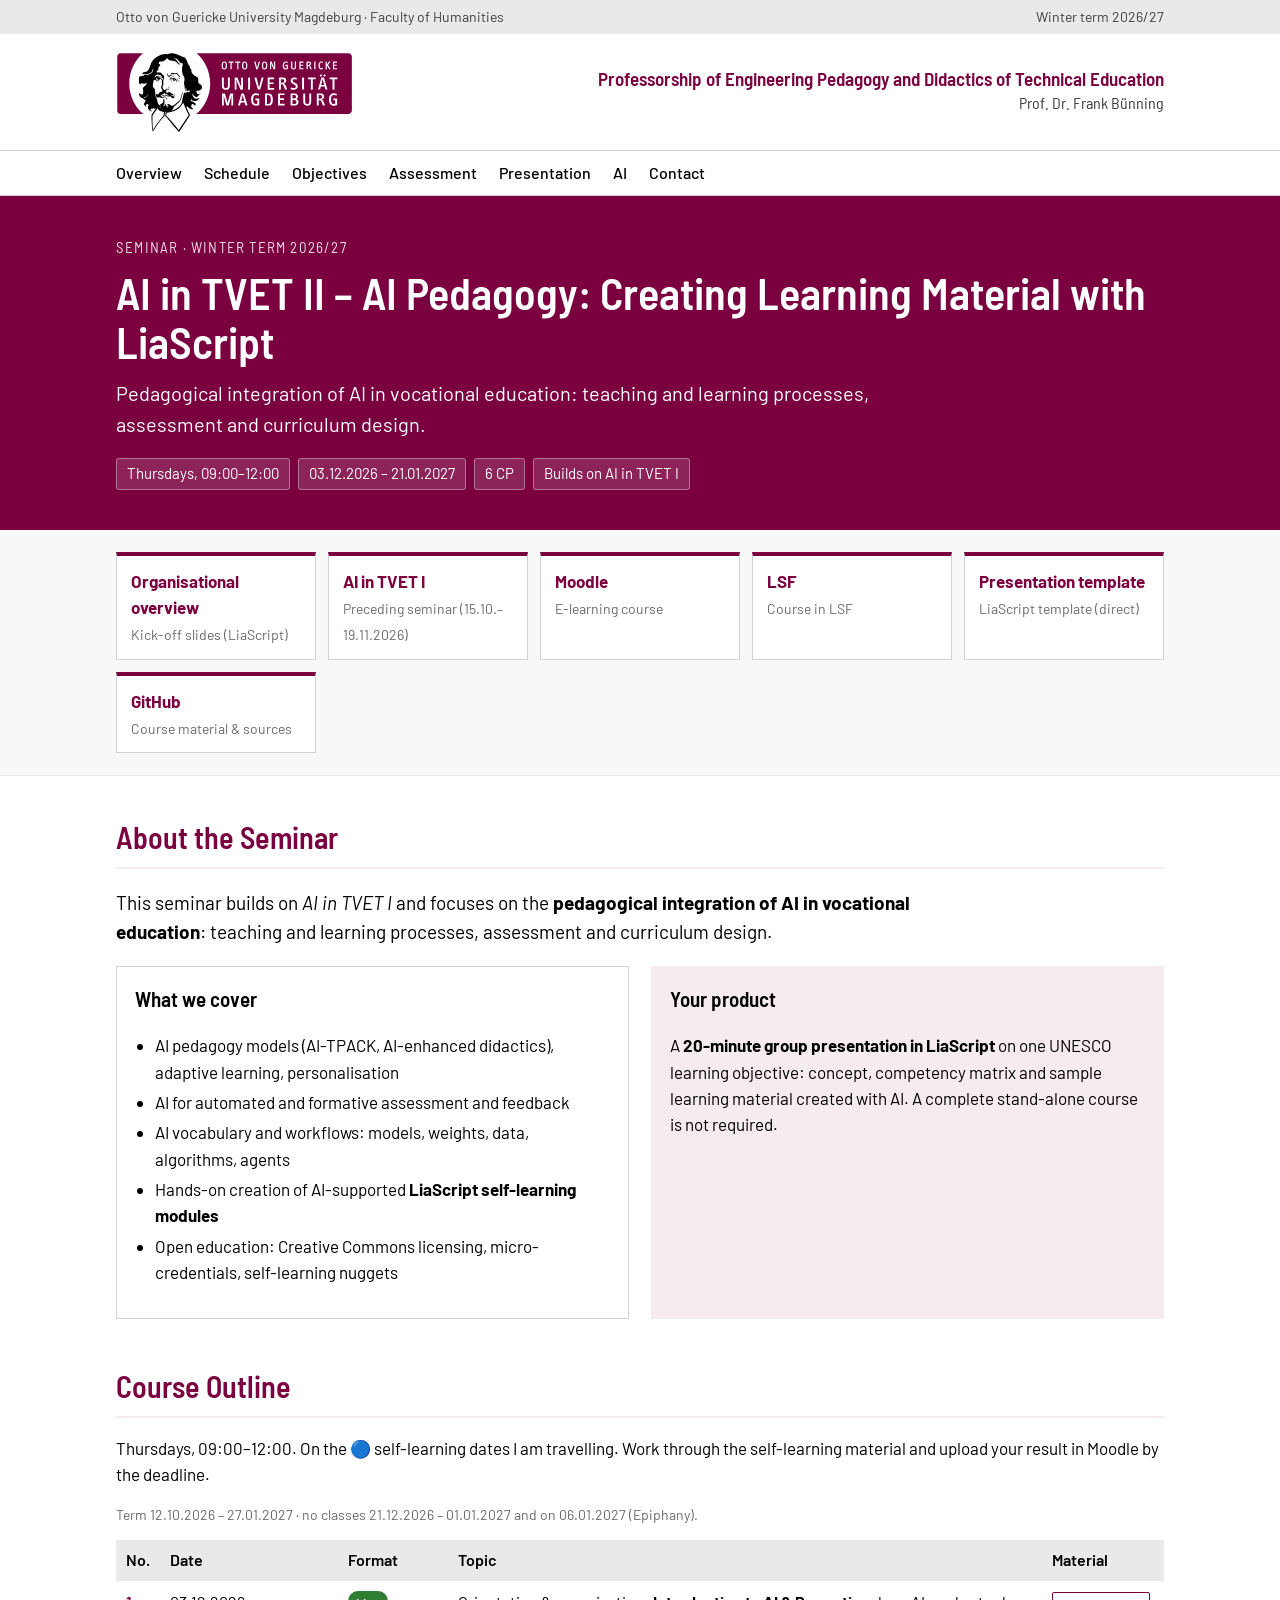
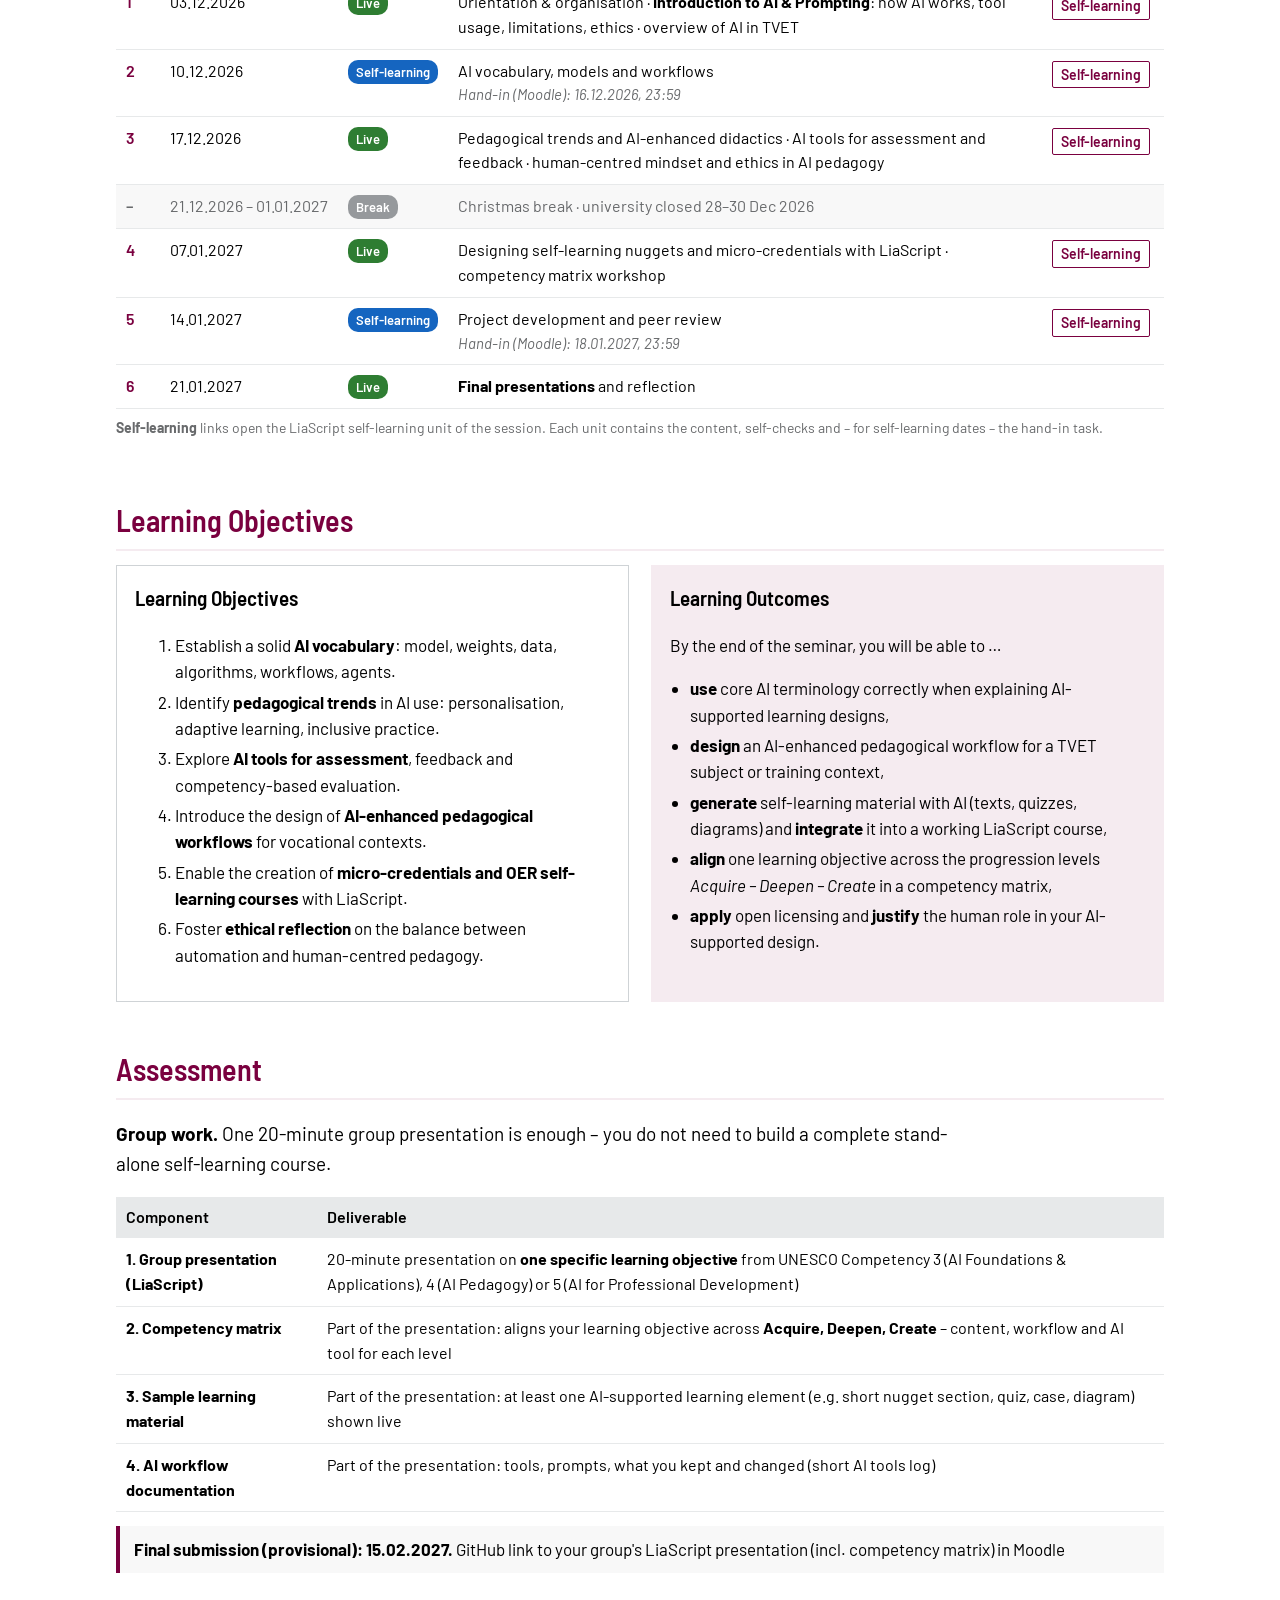
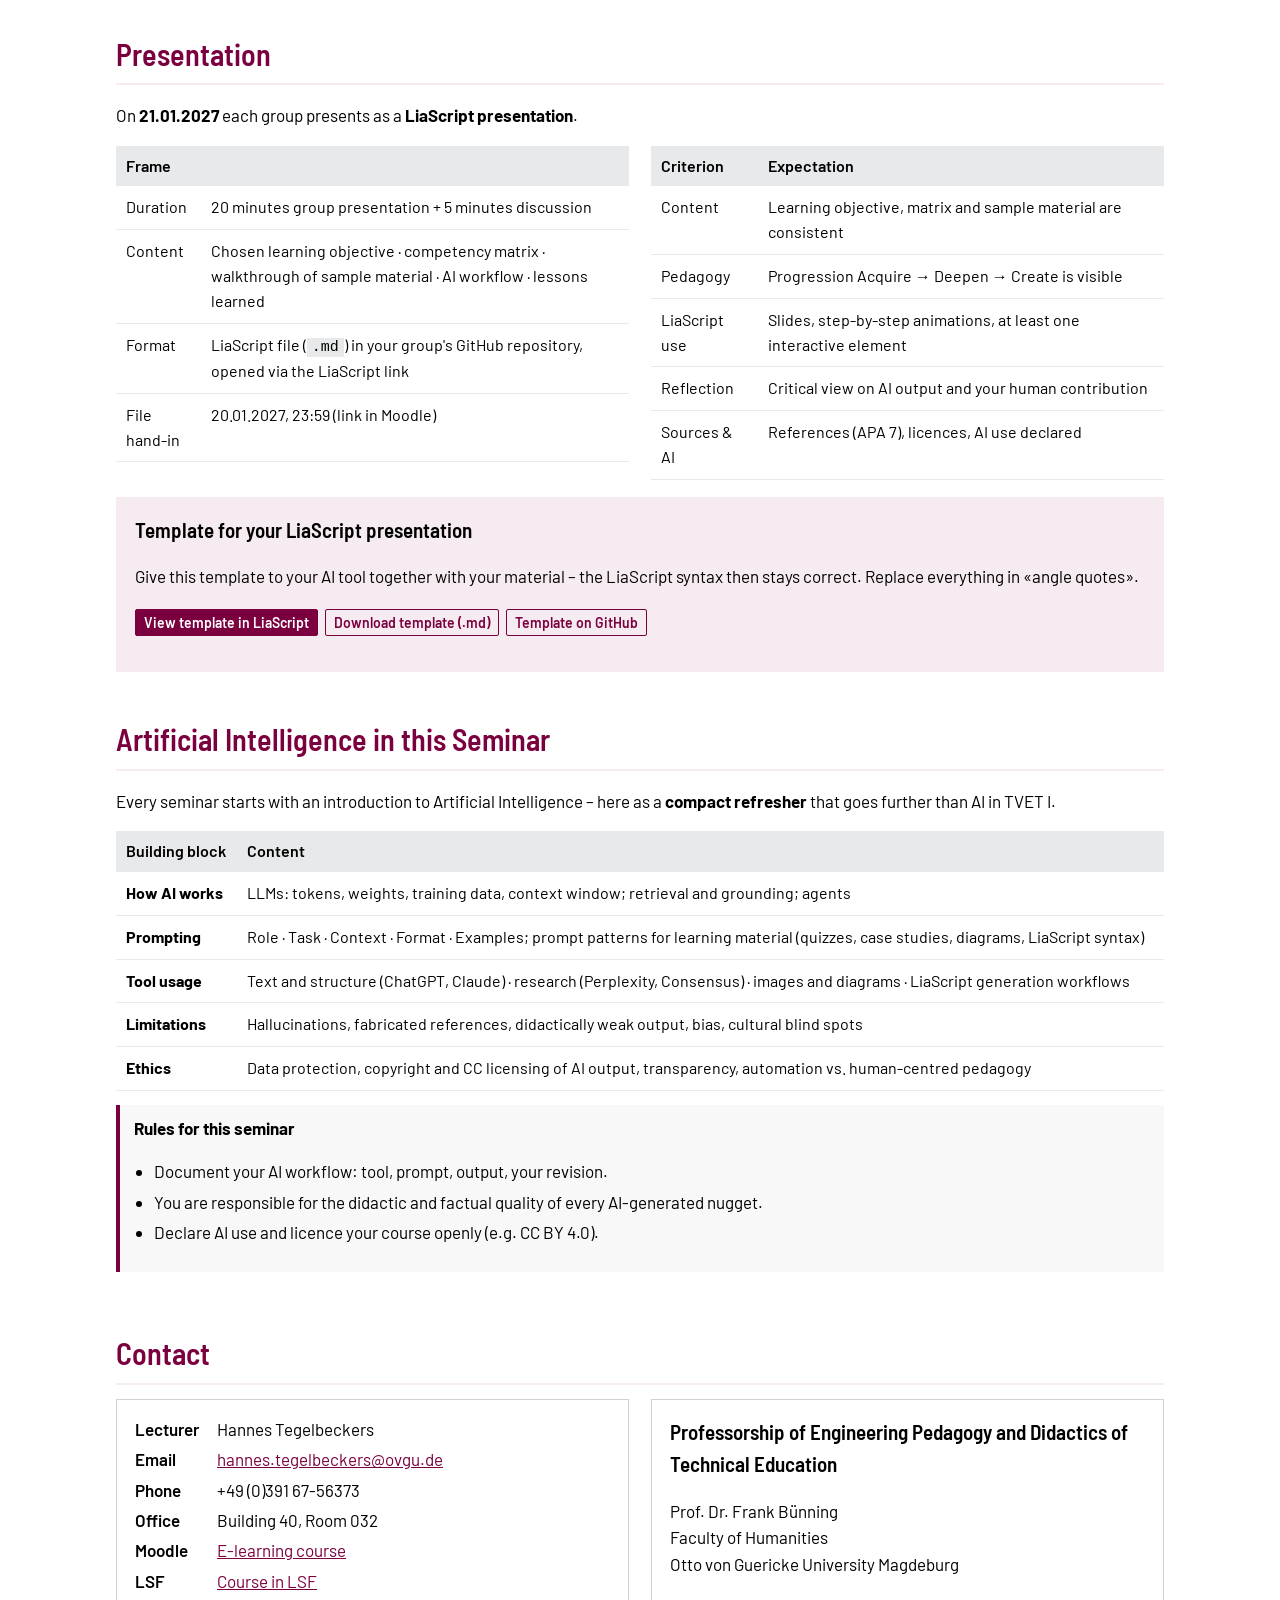
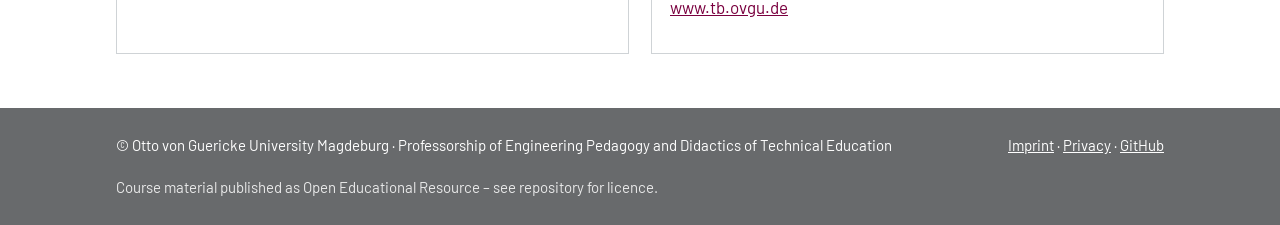
==== commit f40645b6: "Add self-learning unit content, update course website - Fill self-learning units with content, self-" ====
--- a/index.html
+++ b/index.html
@@ -46,7 +46,7 @@
     <li>AI vocabulary and workflows: models, weights, data, algorithms, agents</li>
     <li>Hands-on creation of AI-supported <b>LiaScript self-learning modules</b></li>
     <li>Open education: Creative Commons licensing, micro-credentials, self-learning nuggets</li></ul></div>
-  <div class="card tint"><h3>Your product</h3><p>An AI-generated <b>LiaScript self-learning course</b> for one UNESCO competency, published as OER.</p></div>
+  <div class="card tint"><h3>Your product</h3><p>A <b>20-minute group presentation in LiaScript</b> on one UNESCO learning objective: concept, competency matrix and sample learning material created with AI. A complete stand-alone course is not required.</p></div>
 </div>
 </section>
 
@@ -55,9 +55,9 @@
   <p>Thursdays, 09:00–12:00. On the 🔵 self-learning dates I am travelling. Work through the self-learning material and upload your result in Moodle by the deadline.</p><p class="legend">Term 12.10.2026 – 27.01.2027 · no classes 21.12.2026 – 01.01.2027 and on 06.01.2027 (Epiphany).</p>
   <div class="table-scroll"><table>
     <thead><tr><th>No.</th><th>Date</th><th>Format</th><th>Topic</th><th>Material</th></tr></thead>
-    <tbody><tr><td class="no">1</td><td class="date">03.12.2026</td><td><span class="badge live">Live</span></td><td>Orientation & organisation · <b>Introduction to AI & Prompting</b>: how AI works, tool usage, limitations, ethics · overview of AI in TVET</td><td class="links"><a class="lia soon" href="https://liascript.github.io/course/?https://raw.githubusercontent.com/OVGU-VET-TechEd/AI_in_TVET_II_WiSe_2026_2027/main/Selflearn/S01_Introduction_AI_Prompting.md" target="_blank" rel="noopener" title="in preparation">Self-learning</a></td></tr><tr><td class="no">2</td><td class="date">10.12.2026</td><td><span class="badge self">Self-learning</span></td><td>AI vocabulary, models and workflows<span class="q">Hand-in (Moodle): 16.12.2026, 23:59</span></td><td class="links"><a class="lia soon" href="https://liascript.github.io/course/?https://raw.githubusercontent.com/OVGU-VET-TechEd/AI_in_TVET_II_WiSe_2026_2027/main/Selflearn/S02_AI_Vocabulary_Models_Workflows.md" target="_blank" rel="noopener" title="in preparation">Self-learning</a></td></tr><tr><td class="no">3</td><td class="date">17.12.2026</td><td><span class="badge live">Live</span></td><td>Pedagogical trends and AI-enhanced didactics · AI tools for assessment and feedback · human-centred mindset and ethics in AI pedagogy</td><td class="links"><a class="lia soon" href="https://liascript.github.io/course/?https://raw.githubusercontent.com/OVGU-VET-TechEd/AI_in_TVET_II_WiSe_2026_2027/main/Selflearn/S03_Pedagogy_Assessment_Ethics.md" target="_blank" rel="noopener" title="in preparation">Self-learning</a></td></tr><tr class="pause"><td class="no">–</td><td class="date">21.12.2026 – 01.01.2027</td><td><span class="badge pause">Break</span></td><td colspan="2">Christmas break · university closed 28–30 Dec 2026</td></tr><tr><td class="no">4</td><td class="date">07.01.2027</td><td><span class="badge live">Live</span></td><td>Designing self-learning nuggets and micro-credentials with LiaScript · competency matrix workshop</td><td class="links"><a class="lia soon" href="https://liascript.github.io/course/?https://raw.githubusercontent.com/OVGU-VET-TechEd/AI_in_TVET_II_WiSe_2026_2027/main/Selflearn/S04_Nuggets_Microcredentials_LiaScript.md" target="_blank" rel="noopener" title="in preparation">Self-learning</a></td></tr><tr><td class="no">5</td><td class="date">14.01.2027</td><td><span class="badge self">Self-learning</span></td><td>Project development and peer review<span class="q">Hand-in (Moodle): 18.01.2027, 23:59</span></td><td class="links"></td></tr><tr><td class="no">6</td><td class="date">21.01.2027</td><td><span class="badge live">Live</span></td><td><b>Final presentations</b> and reflection</td><td class="links"></td></tr></tbody>
+    <tbody><tr><td class="no">1</td><td class="date">03.12.2026</td><td><span class="badge live">Live</span></td><td>Orientation & organisation · <b>Introduction to AI & Prompting</b>: how AI works, tool usage, limitations, ethics · overview of AI in TVET</td><td class="links"><a class="lia" href="https://liascript.github.io/course/?https://raw.githubusercontent.com/OVGU-VET-TechEd/AI_in_TVET_II_WiSe_2026_2027/main/Selflearn/S01_Introduction_AI_Prompting.md" target="_blank" rel="noopener">Self-learning</a></td></tr><tr><td class="no">2</td><td class="date">10.12.2026</td><td><span class="badge self">Self-learning</span></td><td>AI vocabulary, models and workflows<span class="q">Hand-in (Moodle): 16.12.2026, 23:59</span></td><td class="links"><a class="lia" href="https://liascript.github.io/course/?https://raw.githubusercontent.com/OVGU-VET-TechEd/AI_in_TVET_II_WiSe_2026_2027/main/Selflearn/S02_AI_Vocabulary_Models_Workflows.md" target="_blank" rel="noopener">Self-learning</a></td></tr><tr><td class="no">3</td><td class="date">17.12.2026</td><td><span class="badge live">Live</span></td><td>Pedagogical trends and AI-enhanced didactics · AI tools for assessment and feedback · human-centred mindset and ethics in AI pedagogy</td><td class="links"><a class="lia" href="https://liascript.github.io/course/?https://raw.githubusercontent.com/OVGU-VET-TechEd/AI_in_TVET_II_WiSe_2026_2027/main/Selflearn/S03_Pedagogy_Assessment_Ethics.md" target="_blank" rel="noopener">Self-learning</a></td></tr><tr class="pause"><td class="no">–</td><td class="date">21.12.2026 – 01.01.2027</td><td><span class="badge pause">Break</span></td><td colspan="2">Christmas break · university closed 28–30 Dec 2026</td></tr><tr><td class="no">4</td><td class="date">07.01.2027</td><td><span class="badge live">Live</span></td><td>Designing self-learning nuggets and micro-credentials with LiaScript · competency matrix workshop</td><td class="links"><a class="lia" href="https://liascript.github.io/course/?https://raw.githubusercontent.com/OVGU-VET-TechEd/AI_in_TVET_II_WiSe_2026_2027/main/Selflearn/S04_Nuggets_Microcredentials_LiaScript.md" target="_blank" rel="noopener">Self-learning</a></td></tr><tr><td class="no">5</td><td class="date">14.01.2027</td><td><span class="badge self">Self-learning</span></td><td>Project development and peer review<span class="q">Hand-in (Moodle): 18.01.2027, 23:59</span></td><td class="links"><a class="lia" href="https://liascript.github.io/course/?https://raw.githubusercontent.com/OVGU-VET-TechEd/AI_in_TVET_II_WiSe_2026_2027/main/Selflearn/S05_Project_Development_Peer_Review.md" target="_blank" rel="noopener">Self-learning</a></td></tr><tr><td class="no">6</td><td class="date">21.01.2027</td><td><span class="badge live">Live</span></td><td><b>Final presentations</b> and reflection</td><td class="links"></td></tr></tbody>
   </table></div>
-  <p class="legend"><b>Self-learning</b> links open the LiaScript self-learning unit of the session. Dashed units are in preparation and will be filled during the term.</p>
+  <p class="legend"><b>Self-learning</b> links open the LiaScript self-learning unit of the session. Each unit contains the content, self-checks and – for self-learning dates – the hand-in task.</p>
   
 </section>
 
@@ -71,12 +71,12 @@
 
 <section id="pruefung">
   <h2>Assessment</h2>
-  <div class="table-scroll"><table><thead><tr><th>Component</th><th>Deliverable</th></tr></thead><tbody><tr><td><b>1. LiaScript self-learning course</b></td><td>Generated with AI, based on <b>one specific learning objective</b> from UNESCO Competency 3 (AI Foundations & Applications), 4 (AI Pedagogy) or 5 (AI for Professional Development)</td></tr><tr><td><b>2. Competency matrix</b></td><td>Aligns your learning objective across <b>Acquire, Deepen, Create</b>: content, workflow and AI tool for each level</td></tr><tr><td><b>3. Final presentation</b></td><td>LiaScript presentation of your course (21.01.2027)</td></tr></tbody></table></div><div class="note"><b>Final submission (provisional): 15.02.2027.</b> GitHub link to your LiaScript course + competency matrix in Moodle</div>
+  <p class="lead"><b>Group work.</b> One 20-minute group presentation is enough – you do not need to build a complete stand-alone self-learning course.</p><div class="table-scroll"><table><thead><tr><th>Component</th><th>Deliverable</th></tr></thead><tbody><tr><td><b>1. Group presentation (LiaScript)</b></td><td>20-minute presentation on <b>one specific learning objective</b> from UNESCO Competency 3 (AI Foundations & Applications), 4 (AI Pedagogy) or 5 (AI for Professional Development)</td></tr><tr><td><b>2. Competency matrix</b></td><td>Part of the presentation: aligns your learning objective across <b>Acquire, Deepen, Create</b> – content, workflow and AI tool for each level</td></tr><tr><td><b>3. Sample learning material</b></td><td>Part of the presentation: at least one AI-supported learning element (e.g. short nugget section, quiz, case, diagram) shown live</td></tr><tr><td><b>4. AI workflow documentation</b></td><td>Part of the presentation: tools, prompts, what you kept and changed (short AI tools log)</td></tr></tbody></table></div><div class="note"><b>Final submission (provisional): 15.02.2027.</b> GitHub link to your group's LiaScript presentation (incl. competency matrix) in Moodle</div>
 </section>
 
 <section id="praesentation">
   <h2>Presentation</h2>
-  <p>On <b>21.01.2027</b> you present your self-learning course as a <b>LiaScript presentation</b>.</p><div class="grid2"><div><div class="table-scroll"><table><thead><tr><th>Frame</th><th></th></tr></thead><tbody><tr><td>Duration</td><td>10 minutes presentation + 5 minutes discussion</td></tr><tr><td>Content</td><td>Chosen learning objective · competency matrix · live walkthrough of one nugget · AI workflow · lessons learned</td></tr><tr><td>Format</td><td>LiaScript file (<code>.md</code>) in your GitHub repository, opened via the LiaScript link</td></tr><tr><td>File hand-in</td><td>20.01.2027, 23:59 (link in Moodle)</td></tr></tbody></table></div></div><div><div class="table-scroll"><table><thead><tr><th>Criterion</th><th>Expectation</th></tr></thead><tbody><tr><td>Content</td><td>Learning objective, matrix and course are consistent</td></tr><tr><td>Pedagogy</td><td>Progression Acquire → Deepen → Create is visible</td></tr><tr><td>LiaScript use</td><td>Slides, step-by-step animations, at least one interactive element</td></tr><tr><td>Reflection</td><td>Critical view on AI output and your human contribution</td></tr><tr><td>Sources & AI</td><td>References (APA 7), licences, AI use declared</td></tr></tbody></table></div></div></div><p></p>
+  <p>On <b>21.01.2027</b> each group presents as a <b>LiaScript presentation</b>.</p><div class="grid2"><div><div class="table-scroll"><table><thead><tr><th>Frame</th><th></th></tr></thead><tbody><tr><td>Duration</td><td>20 minutes group presentation + 5 minutes discussion</td></tr><tr><td>Content</td><td>Chosen learning objective · competency matrix · walkthrough of sample material · AI workflow · lessons learned</td></tr><tr><td>Format</td><td>LiaScript file (<code>.md</code>) in your group's GitHub repository, opened via the LiaScript link</td></tr><tr><td>File hand-in</td><td>20.01.2027, 23:59 (link in Moodle)</td></tr></tbody></table></div></div><div><div class="table-scroll"><table><thead><tr><th>Criterion</th><th>Expectation</th></tr></thead><tbody><tr><td>Content</td><td>Learning objective, matrix and sample material are consistent</td></tr><tr><td>Pedagogy</td><td>Progression Acquire → Deepen → Create is visible</td></tr><tr><td>LiaScript use</td><td>Slides, step-by-step animations, at least one interactive element</td></tr><tr><td>Reflection</td><td>Critical view on AI output and your human contribution</td></tr><tr><td>Sources & AI</td><td>References (APA 7), licences, AI use declared</td></tr></tbody></table></div></div></div><p></p>
   <div class="card tint">
     <h3>Template for your LiaScript presentation</h3>
     <p>Give this template to your AI tool together with your material – the LiaScript syntax then stays correct. Replace everything in «angle quotes».</p>
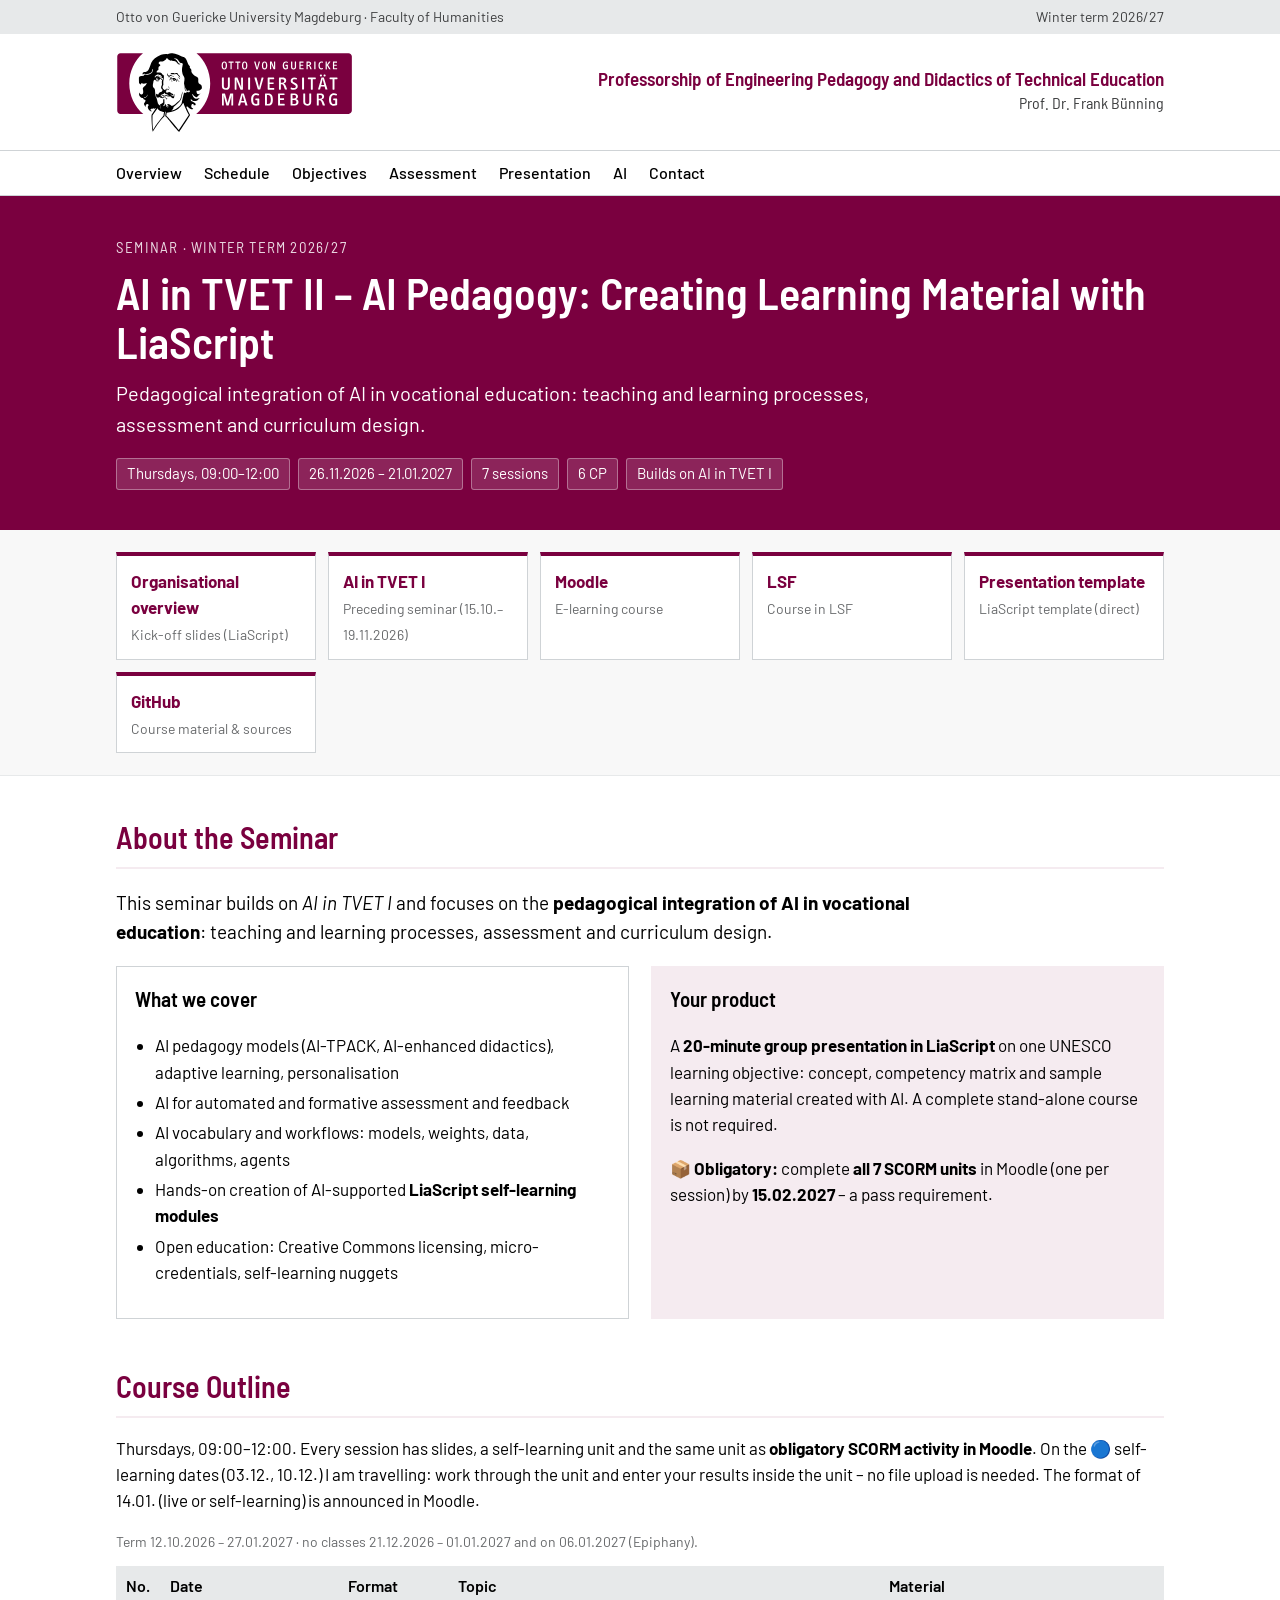
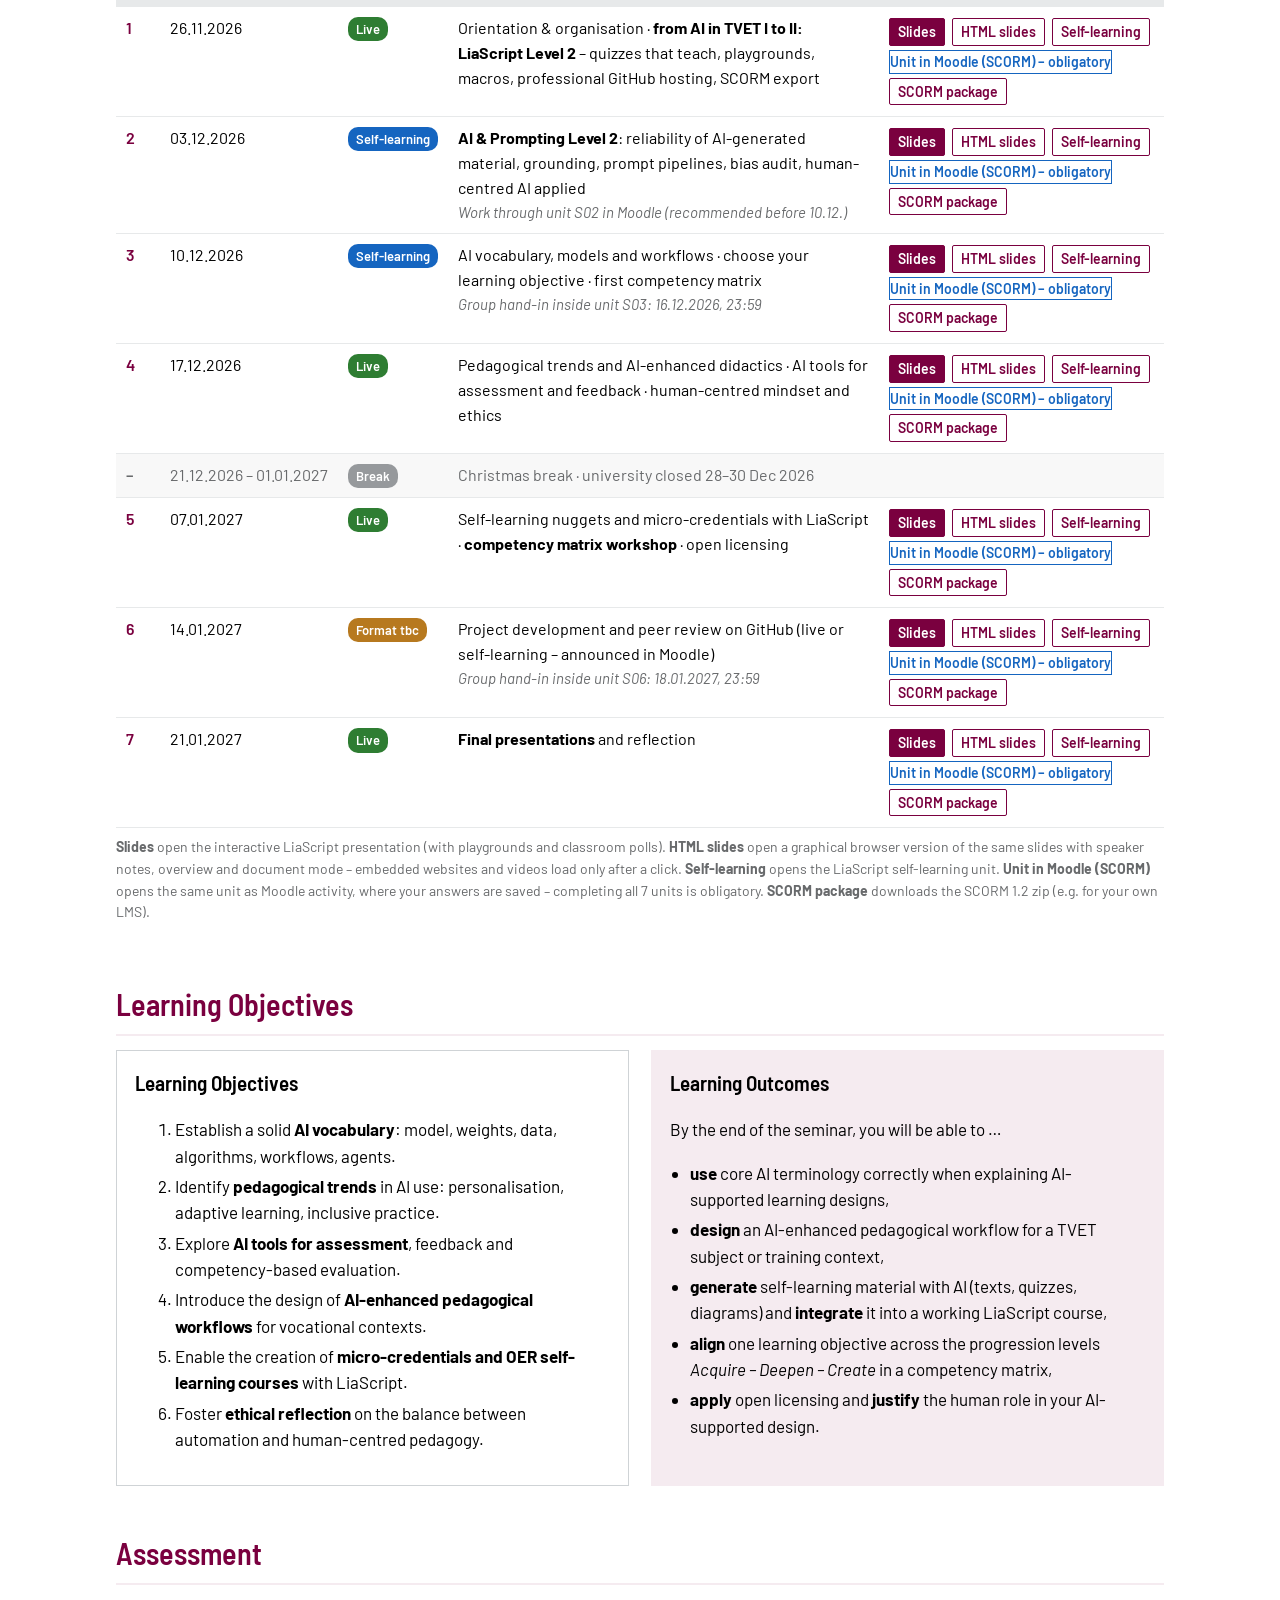
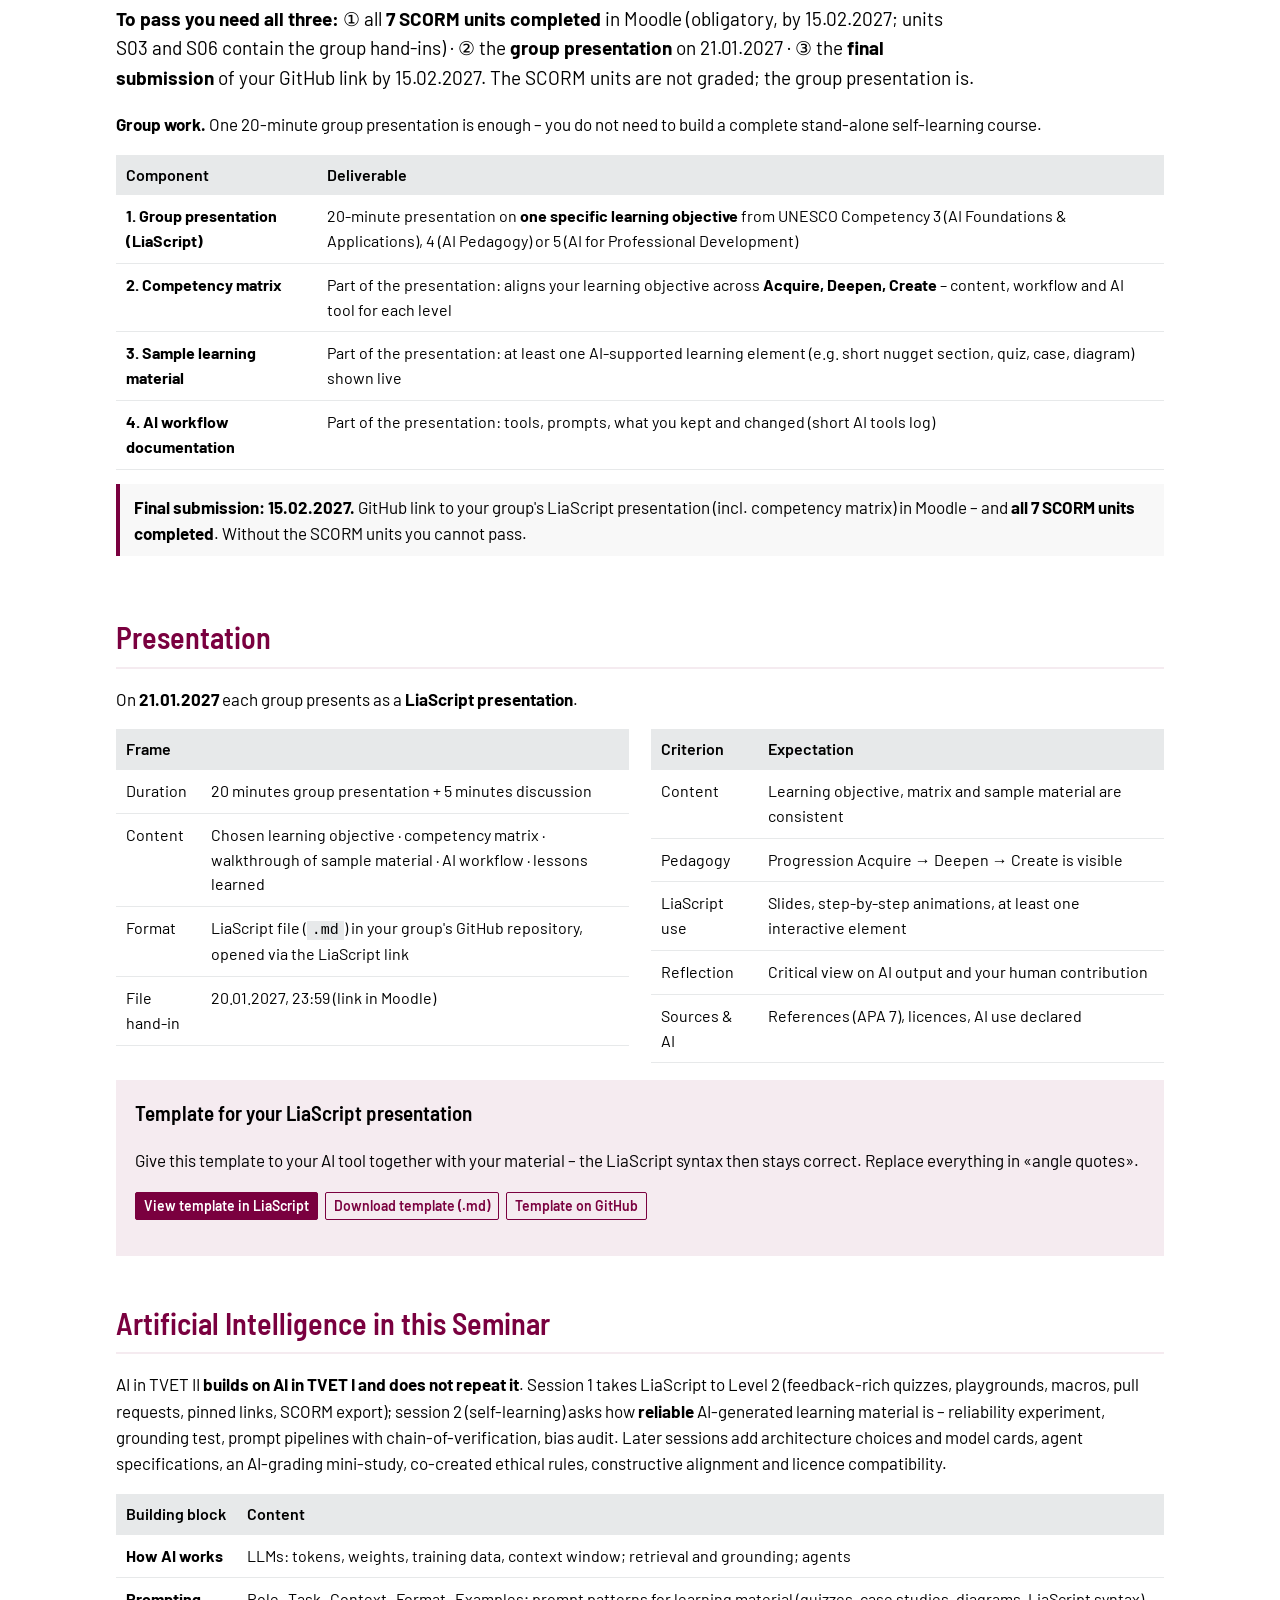
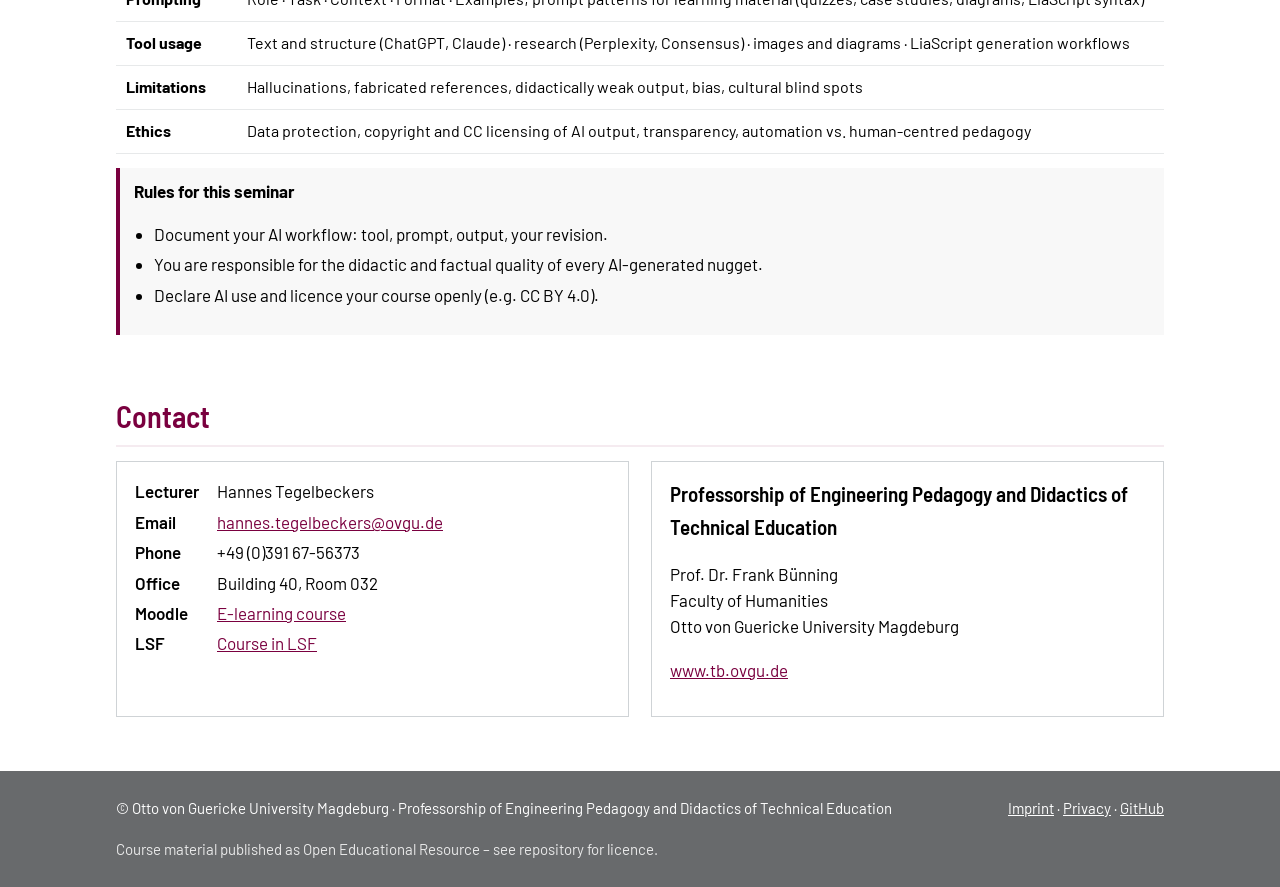
==== commit db26f180: "AI in TVET II: 7 sessions from 26.11.2026 with slides, HTML decks, self-learning units and SCORM pac" ====
--- a/index.html
+++ b/index.html
@@ -29,7 +29,7 @@
   <div class="kicker">Seminar · Winter term 2026/27</div>
   <h1>AI in TVET II – AI Pedagogy: Creating Learning Material with LiaScript</h1>
   <p class="sub">Pedagogical integration of AI in vocational education: teaching and learning processes, assessment and curriculum design.</p>
-  <div class="chips"><span class="chip">Thursdays, 09:00–12:00</span><span class="chip">03.12.2026 – 21.01.2027</span><span class="chip">6 CP</span><span class="chip">Builds on AI in TVET I</span></div>
+  <div class="chips"><span class="chip">Thursdays, 09:00–12:00</span><span class="chip">26.11.2026 – 21.01.2027</span><span class="chip">7 sessions</span><span class="chip">6 CP</span><span class="chip">Builds on AI in TVET I</span></div>
   
 </div></div>
 
@@ -46,18 +46,18 @@
     <li>AI vocabulary and workflows: models, weights, data, algorithms, agents</li>
     <li>Hands-on creation of AI-supported <b>LiaScript self-learning modules</b></li>
     <li>Open education: Creative Commons licensing, micro-credentials, self-learning nuggets</li></ul></div>
-  <div class="card tint"><h3>Your product</h3><p>A <b>20-minute group presentation in LiaScript</b> on one UNESCO learning objective: concept, competency matrix and sample learning material created with AI. A complete stand-alone course is not required.</p></div>
+  <div class="card tint"><h3>Your product</h3><p>A <b>20-minute group presentation in LiaScript</b> on one UNESCO learning objective: concept, competency matrix and sample learning material created with AI. A complete stand-alone course is not required.</p><p><b>📦 Obligatory:</b> complete <b>all 7 SCORM units</b> in Moodle (one per session) by <b>15.02.2027</b> – a pass requirement.</p></div>
 </div>
 </section>
 
 <section id="sitzungen">
   <h2>Course Outline</h2>
-  <p>Thursdays, 09:00–12:00. On the 🔵 self-learning dates I am travelling. Work through the self-learning material and upload your result in Moodle by the deadline.</p><p class="legend">Term 12.10.2026 – 27.01.2027 · no classes 21.12.2026 – 01.01.2027 and on 06.01.2027 (Epiphany).</p>
+  <p>Thursdays, 09:00–12:00. Every session has slides, a self-learning unit and the same unit as <b>obligatory SCORM activity in Moodle</b>. On the 🔵 self-learning dates (03.12., 10.12.) I am travelling: work through the unit and enter your results inside the unit – no file upload is needed. The format of 14.01. (live or self-learning) is announced in Moodle.</p><p class="legend">Term 12.10.2026 – 27.01.2027 · no classes 21.12.2026 – 01.01.2027 and on 06.01.2027 (Epiphany).</p>
   <div class="table-scroll"><table>
     <thead><tr><th>No.</th><th>Date</th><th>Format</th><th>Topic</th><th>Material</th></tr></thead>
-    <tbody><tr><td class="no">1</td><td class="date">03.12.2026</td><td><span class="badge live">Live</span></td><td>Orientation & organisation · <b>Introduction to AI & Prompting</b>: how AI works, tool usage, limitations, ethics · overview of AI in TVET</td><td class="links"><a class="lia" href="https://liascript.github.io/course/?https://raw.githubusercontent.com/OVGU-VET-TechEd/AI_in_TVET_II_WiSe_2026_2027/main/Selflearn/S01_Introduction_AI_Prompting.md" target="_blank" rel="noopener">Self-learning</a></td></tr><tr><td class="no">2</td><td class="date">10.12.2026</td><td><span class="badge self">Self-learning</span></td><td>AI vocabulary, models and workflows<span class="q">Hand-in (Moodle): 16.12.2026, 23:59</span></td><td class="links"><a class="lia" href="https://liascript.github.io/course/?https://raw.githubusercontent.com/OVGU-VET-TechEd/AI_in_TVET_II_WiSe_2026_2027/main/Selflearn/S02_AI_Vocabulary_Models_Workflows.md" target="_blank" rel="noopener">Self-learning</a></td></tr><tr><td class="no">3</td><td class="date">17.12.2026</td><td><span class="badge live">Live</span></td><td>Pedagogical trends and AI-enhanced didactics · AI tools for assessment and feedback · human-centred mindset and ethics in AI pedagogy</td><td class="links"><a class="lia" href="https://liascript.github.io/course/?https://raw.githubusercontent.com/OVGU-VET-TechEd/AI_in_TVET_II_WiSe_2026_2027/main/Selflearn/S03_Pedagogy_Assessment_Ethics.md" target="_blank" rel="noopener">Self-learning</a></td></tr><tr class="pause"><td class="no">–</td><td class="date">21.12.2026 – 01.01.2027</td><td><span class="badge pause">Break</span></td><td colspan="2">Christmas break · university closed 28–30 Dec 2026</td></tr><tr><td class="no">4</td><td class="date">07.01.2027</td><td><span class="badge live">Live</span></td><td>Designing self-learning nuggets and micro-credentials with LiaScript · competency matrix workshop</td><td class="links"><a class="lia" href="https://liascript.github.io/course/?https://raw.githubusercontent.com/OVGU-VET-TechEd/AI_in_TVET_II_WiSe_2026_2027/main/Selflearn/S04_Nuggets_Microcredentials_LiaScript.md" target="_blank" rel="noopener">Self-learning</a></td></tr><tr><td class="no">5</td><td class="date">14.01.2027</td><td><span class="badge self">Self-learning</span></td><td>Project development and peer review<span class="q">Hand-in (Moodle): 18.01.2027, 23:59</span></td><td class="links"><a class="lia" href="https://liascript.github.io/course/?https://raw.githubusercontent.com/OVGU-VET-TechEd/AI_in_TVET_II_WiSe_2026_2027/main/Selflearn/S05_Project_Development_Peer_Review.md" target="_blank" rel="noopener">Self-learning</a></td></tr><tr><td class="no">6</td><td class="date">21.01.2027</td><td><span class="badge live">Live</span></td><td><b>Final presentations</b> and reflection</td><td class="links"></td></tr></tbody>
+    <tbody><tr><td class="no">1</td><td class="date">26.11.2026</td><td><span class="badge live">Live</span></td><td>Orientation &amp; organisation · <b>from AI in TVET I to II: LiaScript Level 2</b> – quizzes that teach, playgrounds, macros, professional GitHub hosting, SCORM export</td><td class="links"><a class="lia solid" href="https://liascript.github.io/course/?https://raw.githubusercontent.com/OVGU-VET-TechEd/AI_in_TVET_II_WiSe_2026_2027/main/AI_in_TVET_II_WiSe_2026_2027/01_Kick-off_and_LiaScript_Live/P01_Kick-off_LiaScript_Live.md" target="_blank" rel="noopener">Slides</a> <a class="lia" href="AI_in_TVET_II_WiSe_2026_2027/01_Kick-off_and_LiaScript_Live/P01_Kick-off_LiaScript_Live.html" target="_blank" rel="noopener" title="Graphical HTML version of the session slides">HTML slides</a> <a class="lia" href="https://liascript.github.io/course/?https://raw.githubusercontent.com/OVGU-VET-TechEd/AI_in_TVET_II_WiSe_2026_2027/main/AI_in_TVET_II_WiSe_2026_2027/01_Kick-off_and_LiaScript_Live/S01_Kick-off_LiaScript_Live.md" target="_blank" rel="noopener">Self-learning</a><a class="lia moodle" href="https://elearning.ovgu.de/course/section.php?id=202215" target="_blank" rel="noopener">Unit in Moodle (SCORM) – obligatory</a> <a class="lia" href="AI_in_TVET_II_WiSe_2026_2027/01_Kick-off_and_LiaScript_Live/S01_Kick-off_LiaScript_Live_SCORM.zip" download title="SCORM 1.2 package of the self-learning unit">SCORM package</a></td></tr><tr><td class="no">2</td><td class="date">03.12.2026</td><td><span class="badge self">Self-learning</span></td><td><b>AI &amp; Prompting Level 2</b>: reliability of AI-generated material, grounding, prompt pipelines, bias audit, human-centred AI applied<span class="q">Work through unit S02 in Moodle (recommended before 10.12.)</span></td><td class="links"><a class="lia solid" href="https://liascript.github.io/course/?https://raw.githubusercontent.com/OVGU-VET-TechEd/AI_in_TVET_II_WiSe_2026_2027/main/AI_in_TVET_II_WiSe_2026_2027/02_Introduction_AI_and_Prompting/P02_Introduction_AI_Prompting.md" target="_blank" rel="noopener">Slides</a> <a class="lia" href="AI_in_TVET_II_WiSe_2026_2027/02_Introduction_AI_and_Prompting/P02_Introduction_AI_Prompting.html" target="_blank" rel="noopener" title="Graphical HTML version of the session slides">HTML slides</a> <a class="lia" href="https://liascript.github.io/course/?https://raw.githubusercontent.com/OVGU-VET-TechEd/AI_in_TVET_II_WiSe_2026_2027/main/AI_in_TVET_II_WiSe_2026_2027/02_Introduction_AI_and_Prompting/S02_Introduction_AI_Prompting.md" target="_blank" rel="noopener">Self-learning</a><a class="lia moodle" href="https://elearning.ovgu.de/course/section.php?id=202215" target="_blank" rel="noopener">Unit in Moodle (SCORM) – obligatory</a> <a class="lia" href="AI_in_TVET_II_WiSe_2026_2027/02_Introduction_AI_and_Prompting/S02_Introduction_AI_Prompting_SCORM.zip" download title="SCORM 1.2 package of the self-learning unit">SCORM package</a></td></tr><tr><td class="no">3</td><td class="date">10.12.2026</td><td><span class="badge self">Self-learning</span></td><td>AI vocabulary, models and workflows · choose your learning objective · first competency matrix<span class="q">Group hand-in inside unit S03: 16.12.2026, 23:59</span></td><td class="links"><a class="lia solid" href="https://liascript.github.io/course/?https://raw.githubusercontent.com/OVGU-VET-TechEd/AI_in_TVET_II_WiSe_2026_2027/main/AI_in_TVET_II_WiSe_2026_2027/03_AI_Vocabulary_Models_and_Workflows/P03_AI_Vocabulary_Models_Workflows.md" target="_blank" rel="noopener">Slides</a> <a class="lia" href="AI_in_TVET_II_WiSe_2026_2027/03_AI_Vocabulary_Models_and_Workflows/P03_AI_Vocabulary_Models_Workflows.html" target="_blank" rel="noopener" title="Graphical HTML version of the session slides">HTML slides</a> <a class="lia" href="https://liascript.github.io/course/?https://raw.githubusercontent.com/OVGU-VET-TechEd/AI_in_TVET_II_WiSe_2026_2027/main/AI_in_TVET_II_WiSe_2026_2027/03_AI_Vocabulary_Models_and_Workflows/S03_AI_Vocabulary_Models_Workflows.md" target="_blank" rel="noopener">Self-learning</a><a class="lia moodle" href="https://elearning.ovgu.de/course/section.php?id=202215" target="_blank" rel="noopener">Unit in Moodle (SCORM) – obligatory</a> <a class="lia" href="AI_in_TVET_II_WiSe_2026_2027/03_AI_Vocabulary_Models_and_Workflows/S03_AI_Vocabulary_Models_Workflows_SCORM.zip" download title="SCORM 1.2 package of the self-learning unit">SCORM package</a></td></tr><tr><td class="no">4</td><td class="date">17.12.2026</td><td><span class="badge live">Live</span></td><td>Pedagogical trends and AI-enhanced didactics · AI tools for assessment and feedback · human-centred mindset and ethics</td><td class="links"><a class="lia solid" href="https://liascript.github.io/course/?https://raw.githubusercontent.com/OVGU-VET-TechEd/AI_in_TVET_II_WiSe_2026_2027/main/AI_in_TVET_II_WiSe_2026_2027/04_Pedagogy_Assessment_and_Ethics/P04_Pedagogy_Assessment_Ethics.md" target="_blank" rel="noopener">Slides</a> <a class="lia" href="AI_in_TVET_II_WiSe_2026_2027/04_Pedagogy_Assessment_and_Ethics/P04_Pedagogy_Assessment_Ethics.html" target="_blank" rel="noopener" title="Graphical HTML version of the session slides">HTML slides</a> <a class="lia" href="https://liascript.github.io/course/?https://raw.githubusercontent.com/OVGU-VET-TechEd/AI_in_TVET_II_WiSe_2026_2027/main/AI_in_TVET_II_WiSe_2026_2027/04_Pedagogy_Assessment_and_Ethics/S04_Pedagogy_Assessment_Ethics.md" target="_blank" rel="noopener">Self-learning</a><a class="lia moodle" href="https://elearning.ovgu.de/course/section.php?id=202215" target="_blank" rel="noopener">Unit in Moodle (SCORM) – obligatory</a> <a class="lia" href="AI_in_TVET_II_WiSe_2026_2027/04_Pedagogy_Assessment_and_Ethics/S04_Pedagogy_Assessment_Ethics_SCORM.zip" download title="SCORM 1.2 package of the self-learning unit">SCORM package</a></td></tr><tr class="pause"><td class="no">–</td><td class="date">21.12.2026 – 01.01.2027</td><td><span class="badge pause">Break</span></td><td colspan="2">Christmas break · university closed 28–30 Dec 2026</td></tr><tr><td class="no">5</td><td class="date">07.01.2027</td><td><span class="badge live">Live</span></td><td>Self-learning nuggets and micro-credentials with LiaScript · <b>competency matrix workshop</b> · open licensing</td><td class="links"><a class="lia solid" href="https://liascript.github.io/course/?https://raw.githubusercontent.com/OVGU-VET-TechEd/AI_in_TVET_II_WiSe_2026_2027/main/AI_in_TVET_II_WiSe_2026_2027/05_Nuggets_Microcredentials_and_Matrix/P05_Nuggets_Microcredentials_LiaScript.md" target="_blank" rel="noopener">Slides</a> <a class="lia" href="AI_in_TVET_II_WiSe_2026_2027/05_Nuggets_Microcredentials_and_Matrix/P05_Nuggets_Microcredentials_LiaScript.html" target="_blank" rel="noopener" title="Graphical HTML version of the session slides">HTML slides</a> <a class="lia" href="https://liascript.github.io/course/?https://raw.githubusercontent.com/OVGU-VET-TechEd/AI_in_TVET_II_WiSe_2026_2027/main/AI_in_TVET_II_WiSe_2026_2027/05_Nuggets_Microcredentials_and_Matrix/S05_Nuggets_Microcredentials_LiaScript.md" target="_blank" rel="noopener">Self-learning</a><a class="lia moodle" href="https://elearning.ovgu.de/course/section.php?id=202215" target="_blank" rel="noopener">Unit in Moodle (SCORM) – obligatory</a> <a class="lia" href="AI_in_TVET_II_WiSe_2026_2027/05_Nuggets_Microcredentials_and_Matrix/S05_Nuggets_Microcredentials_LiaScript_SCORM.zip" download title="SCORM 1.2 package of the self-learning unit">SCORM package</a></td></tr><tr><td class="no">6</td><td class="date">14.01.2027</td><td><span class="badge tbc">Format tbc</span></td><td>Project development and peer review on GitHub (live or self-learning – announced in Moodle)<span class="q">Group hand-in inside unit S06: 18.01.2027, 23:59</span></td><td class="links"><a class="lia solid" href="https://liascript.github.io/course/?https://raw.githubusercontent.com/OVGU-VET-TechEd/AI_in_TVET_II_WiSe_2026_2027/main/AI_in_TVET_II_WiSe_2026_2027/06_Project_Development_and_Peer_Review/P06_Project_Development_Peer_Review.md" target="_blank" rel="noopener">Slides</a> <a class="lia" href="AI_in_TVET_II_WiSe_2026_2027/06_Project_Development_and_Peer_Review/P06_Project_Development_Peer_Review.html" target="_blank" rel="noopener" title="Graphical HTML version of the session slides">HTML slides</a> <a class="lia" href="https://liascript.github.io/course/?https://raw.githubusercontent.com/OVGU-VET-TechEd/AI_in_TVET_II_WiSe_2026_2027/main/AI_in_TVET_II_WiSe_2026_2027/06_Project_Development_and_Peer_Review/S06_Project_Development_Peer_Review.md" target="_blank" rel="noopener">Self-learning</a><a class="lia moodle" href="https://elearning.ovgu.de/course/section.php?id=202215" target="_blank" rel="noopener">Unit in Moodle (SCORM) – obligatory</a> <a class="lia" href="AI_in_TVET_II_WiSe_2026_2027/06_Project_Development_and_Peer_Review/S06_Project_Development_Peer_Review_SCORM.zip" download title="SCORM 1.2 package of the self-learning unit">SCORM package</a></td></tr><tr><td class="no">7</td><td class="date">21.01.2027</td><td><span class="badge live">Live</span></td><td><b>Final presentations</b> and reflection</td><td class="links"><a class="lia solid" href="https://liascript.github.io/course/?https://raw.githubusercontent.com/OVGU-VET-TechEd/AI_in_TVET_II_WiSe_2026_2027/main/AI_in_TVET_II_WiSe_2026_2027/07_Final_Presentations_and_Reflection/P07_Final_Presentations_Reflection.md" target="_blank" rel="noopener">Slides</a> <a class="lia" href="AI_in_TVET_II_WiSe_2026_2027/07_Final_Presentations_and_Reflection/P07_Final_Presentations_Reflection.html" target="_blank" rel="noopener" title="Graphical HTML version of the session slides">HTML slides</a> <a class="lia" href="https://liascript.github.io/course/?https://raw.githubusercontent.com/OVGU-VET-TechEd/AI_in_TVET_II_WiSe_2026_2027/main/AI_in_TVET_II_WiSe_2026_2027/07_Final_Presentations_and_Reflection/S07_Final_Presentations_Reflection.md" target="_blank" rel="noopener">Self-learning</a><a class="lia moodle" href="https://elearning.ovgu.de/course/section.php?id=202215" target="_blank" rel="noopener">Unit in Moodle (SCORM) – obligatory</a> <a class="lia" href="AI_in_TVET_II_WiSe_2026_2027/07_Final_Presentations_and_Reflection/S07_Final_Presentations_Reflection_SCORM.zip" download title="SCORM 1.2 package of the self-learning unit">SCORM package</a></td></tr></tbody>
   </table></div>
-  <p class="legend"><b>Self-learning</b> links open the LiaScript self-learning unit of the session. Each unit contains the content, self-checks and – for self-learning dates – the hand-in task.</p>
+  <p class="legend"><b>Slides</b> open the interactive LiaScript presentation (with playgrounds and classroom polls). <b>HTML slides</b> open a graphical browser version of the same slides with speaker notes, overview and document mode – embedded websites and videos load only after a click. <b>Self-learning</b> opens the LiaScript self-learning unit. <b>Unit in Moodle (SCORM)</b> opens the same unit as Moodle activity, where your answers are saved – completing all 7 units is obligatory. <b>SCORM package</b> downloads the SCORM 1.2 zip (e.g. for your own LMS).</p>
   
 </section>
 
@@ -71,7 +71,7 @@
 
 <section id="pruefung">
   <h2>Assessment</h2>
-  <p class="lead"><b>Group work.</b> One 20-minute group presentation is enough – you do not need to build a complete stand-alone self-learning course.</p><div class="table-scroll"><table><thead><tr><th>Component</th><th>Deliverable</th></tr></thead><tbody><tr><td><b>1. Group presentation (LiaScript)</b></td><td>20-minute presentation on <b>one specific learning objective</b> from UNESCO Competency 3 (AI Foundations & Applications), 4 (AI Pedagogy) or 5 (AI for Professional Development)</td></tr><tr><td><b>2. Competency matrix</b></td><td>Part of the presentation: aligns your learning objective across <b>Acquire, Deepen, Create</b> – content, workflow and AI tool for each level</td></tr><tr><td><b>3. Sample learning material</b></td><td>Part of the presentation: at least one AI-supported learning element (e.g. short nugget section, quiz, case, diagram) shown live</td></tr><tr><td><b>4. AI workflow documentation</b></td><td>Part of the presentation: tools, prompts, what you kept and changed (short AI tools log)</td></tr></tbody></table></div><div class="note"><b>Final submission (provisional): 15.02.2027.</b> GitHub link to your group's LiaScript presentation (incl. competency matrix) in Moodle</div>
+  <p class="lead"><b>To pass you need all three:</b> ① all <b>7 SCORM units completed</b> in Moodle (obligatory, by 15.02.2027; units S03 and S06 contain the group hand-ins) · ② the <b>group presentation</b> on 21.01.2027 · ③ the <b>final submission</b> of your GitHub link by 15.02.2027. The SCORM units are not graded; the group presentation is.</p><p><b>Group work.</b> One 20-minute group presentation is enough – you do not need to build a complete stand-alone self-learning course.</p><div class="table-scroll"><table><thead><tr><th>Component</th><th>Deliverable</th></tr></thead><tbody><tr><td><b>1. Group presentation (LiaScript)</b></td><td>20-minute presentation on <b>one specific learning objective</b> from UNESCO Competency 3 (AI Foundations & Applications), 4 (AI Pedagogy) or 5 (AI for Professional Development)</td></tr><tr><td><b>2. Competency matrix</b></td><td>Part of the presentation: aligns your learning objective across <b>Acquire, Deepen, Create</b> – content, workflow and AI tool for each level</td></tr><tr><td><b>3. Sample learning material</b></td><td>Part of the presentation: at least one AI-supported learning element (e.g. short nugget section, quiz, case, diagram) shown live</td></tr><tr><td><b>4. AI workflow documentation</b></td><td>Part of the presentation: tools, prompts, what you kept and changed (short AI tools log)</td></tr></tbody></table></div><div class="note"><b>Final submission: 15.02.2027.</b> GitHub link to your group's LiaScript presentation (incl. competency matrix) in Moodle – and <b>all 7 SCORM units completed</b>. Without the SCORM units you cannot pass.</div>
 </section>
 
 <section id="praesentation">
@@ -91,7 +91,7 @@
 
 <section id="ki">
   <h2>Artificial Intelligence in this Seminar</h2>
-  <p>Every seminar starts with an introduction to Artificial Intelligence – here as a <b>compact refresher</b> that goes further than AI in TVET I.</p><div class="table-scroll"><table><thead><tr><th>Building block</th><th>Content</th></tr></thead><tbody><tr><td><b>How AI works</b></td><td>LLMs: tokens, weights, training data, context window; retrieval and grounding; agents</td></tr><tr><td><b>Prompting</b></td><td>Role · Task · Context · Format · Examples; prompt patterns for learning material (quizzes, case studies, diagrams, LiaScript syntax)</td></tr><tr><td><b>Tool usage</b></td><td>Text and structure (ChatGPT, Claude) · research (Perplexity, Consensus) · images and diagrams · LiaScript generation workflows</td></tr><tr><td><b>Limitations</b></td><td>Hallucinations, fabricated references, didactically weak output, bias, cultural blind spots</td></tr><tr><td><b>Ethics</b></td><td>Data protection, copyright and CC licensing of AI output, transparency, automation vs. human-centred pedagogy</td></tr></tbody></table></div><div class="note"><b>Rules for this seminar</b><ul class="check">
+  <p>AI in TVET II <b>builds on AI in TVET I and does not repeat it</b>. Session 1 takes LiaScript to Level 2 (feedback-rich quizzes, playgrounds, macros, pull requests, pinned links, SCORM export); session 2 (self-learning) asks how <b>reliable</b> AI-generated learning material is – reliability experiment, grounding test, prompt pipelines with chain-of-verification, bias audit. Later sessions add architecture choices and model cards, agent specifications, an AI-grading mini-study, co-created ethical rules, constructive alignment and licence compatibility.</p><div class="table-scroll"><table><thead><tr><th>Building block</th><th>Content</th></tr></thead><tbody><tr><td><b>How AI works</b></td><td>LLMs: tokens, weights, training data, context window; retrieval and grounding; agents</td></tr><tr><td><b>Prompting</b></td><td>Role · Task · Context · Format · Examples; prompt patterns for learning material (quizzes, case studies, diagrams, LiaScript syntax)</td></tr><tr><td><b>Tool usage</b></td><td>Text and structure (ChatGPT, Claude) · research (Perplexity, Consensus) · images and diagrams · LiaScript generation workflows</td></tr><tr><td><b>Limitations</b></td><td>Hallucinations, fabricated references, didactically weak output, bias, cultural blind spots</td></tr><tr><td><b>Ethics</b></td><td>Data protection, copyright and CC licensing of AI output, transparency, automation vs. human-centred pedagogy</td></tr></tbody></table></div><div class="note"><b>Rules for this seminar</b><ul class="check">
 <li>Document your AI workflow: tool, prompt, output, your revision.</li>
 <li>You are responsible for the didactic and factual quality of every AI-generated nugget.</li>
 <li>Declare AI use and licence your course openly (e.g. CC BY 4.0).</li></ul></div>
--- a/assets/style.css
+++ b/assets/style.css
@@ -96,12 +96,15 @@
 .badge.self { background: var(--self); }
 .badge.excursion { background: var(--excursion); }
 .badge.pause { background: var(--pause); }
+.badge.tbc { background: #b7791f; }
 .lia { display: inline-block; text-decoration: none; font-size: 14px; font-weight: 600; border: 1px solid var(--main); padding: 2px 8px; margin: 2px 4px 2px 0; border-radius: 2px; }
 .lia:hover { background: var(--main); color: #fff; }
 .lia.solid { background: var(--main); color: #fff; }
 .lia.solid:hover { background: var(--main-dark); }
 .lia.soon { border-style: dashed; color: var(--grey-2); border-color: var(--grey-3); }
 .lia.soon:hover { background: var(--grey-5); color: #000; }
+.lia.moodle { display: table; border-color: var(--self); color: var(--self); }
+.lia.moodle:hover { background: var(--self); color: #fff; }
 .legend { font-size: 14px; color: var(--grey-2); margin-top: 8px; }
 
 ul.check { padding-left: 1.2em; }
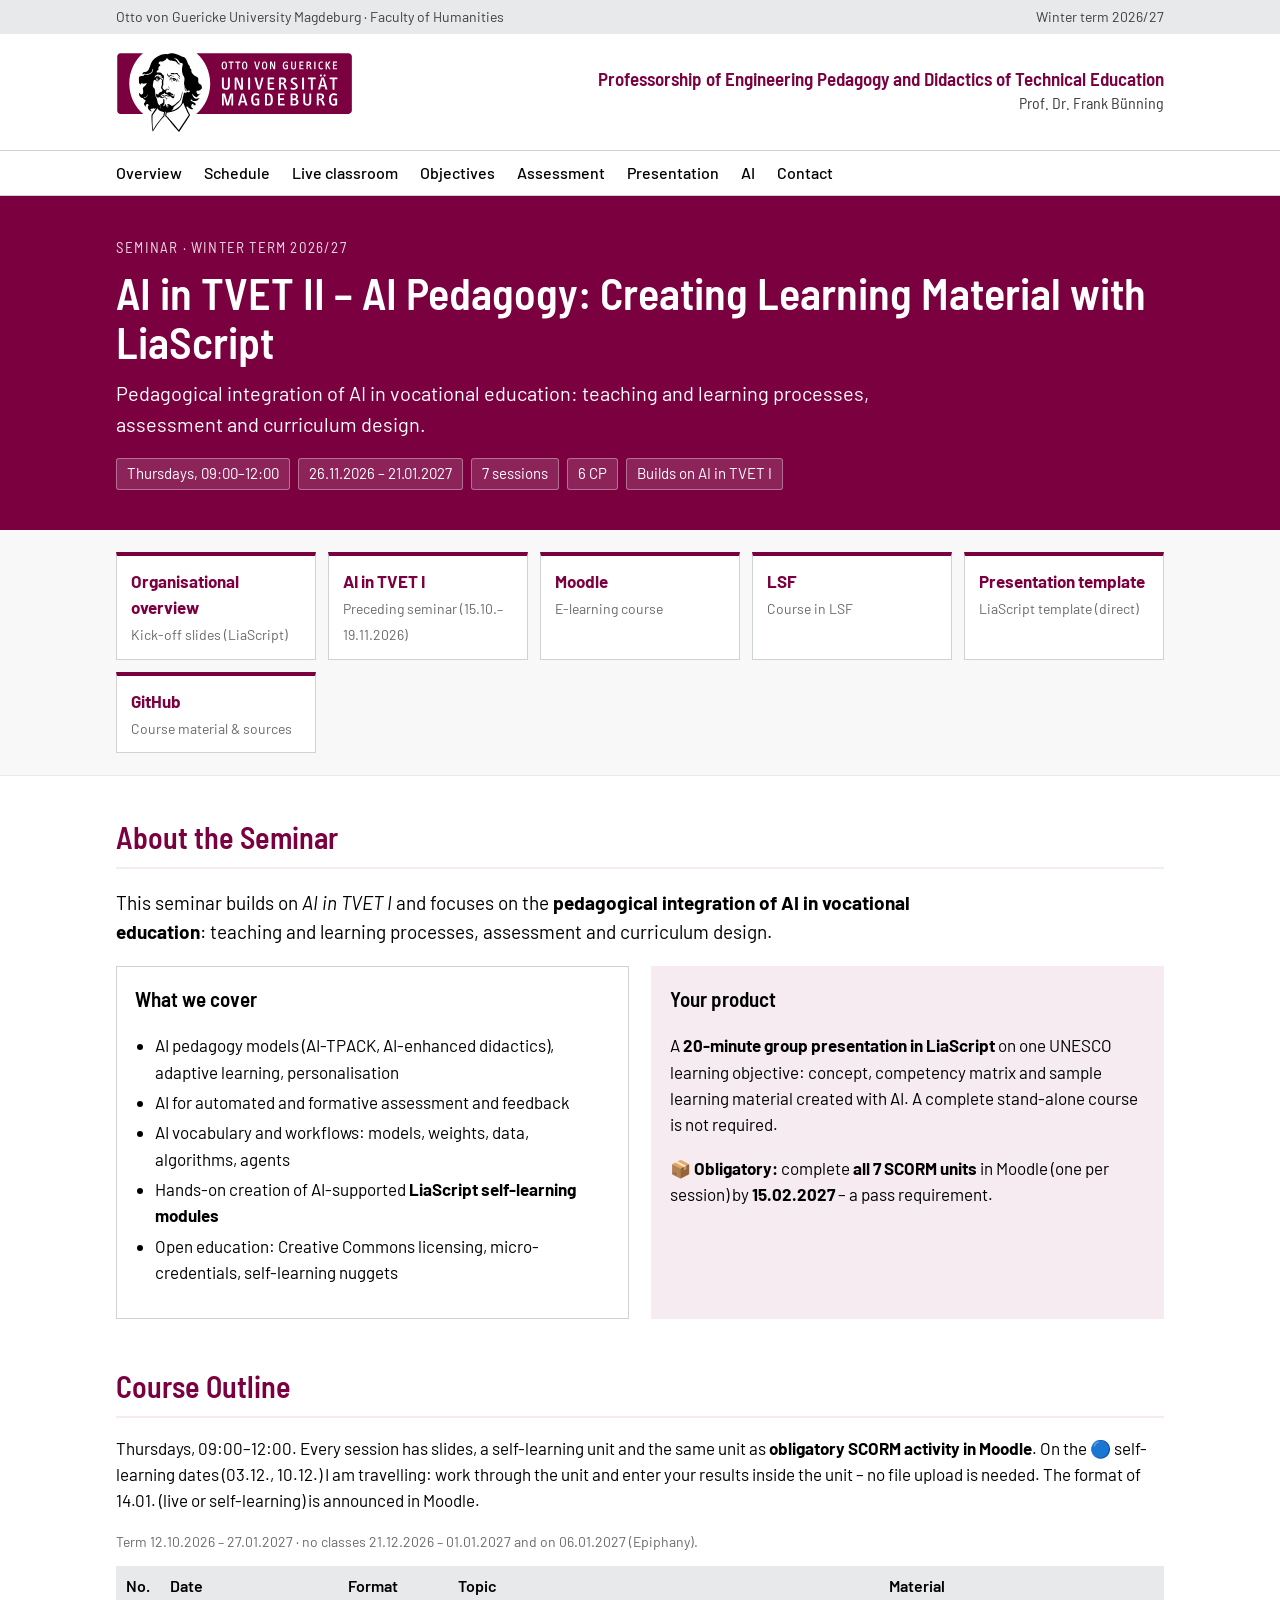
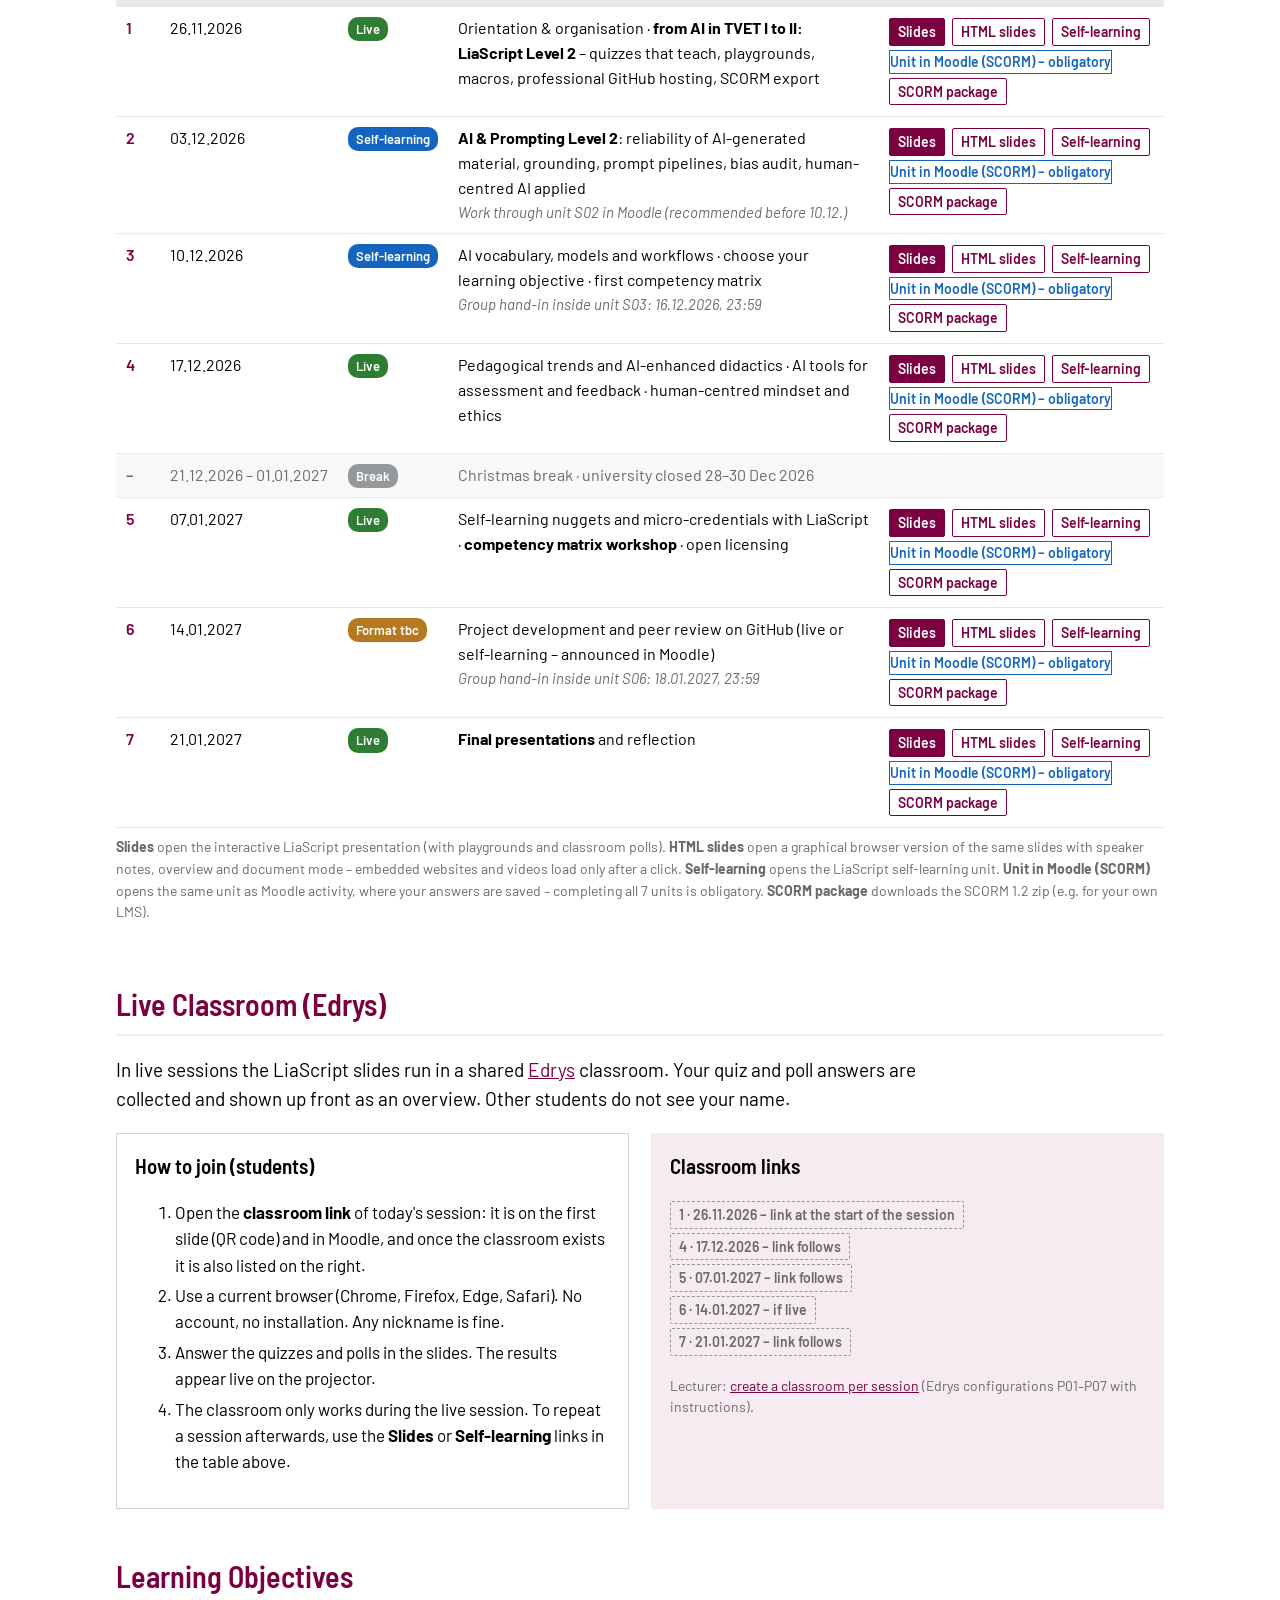
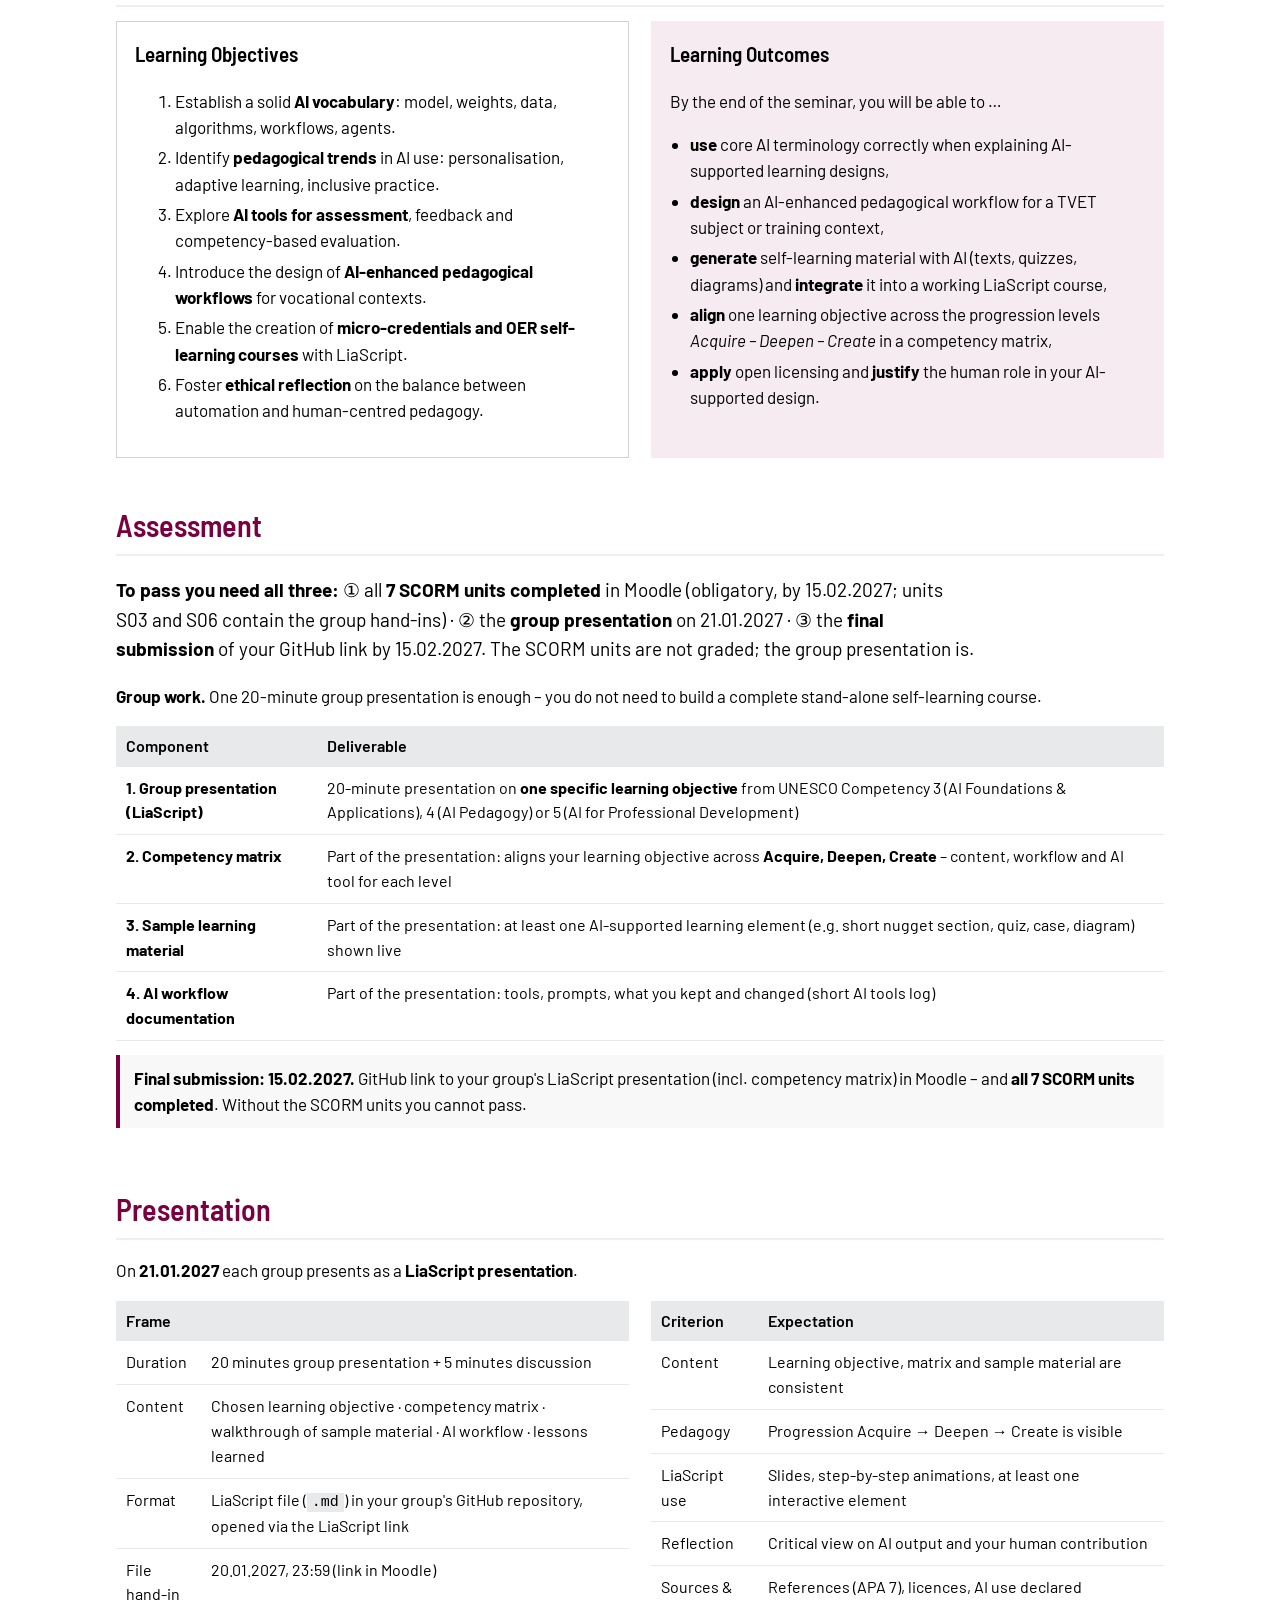
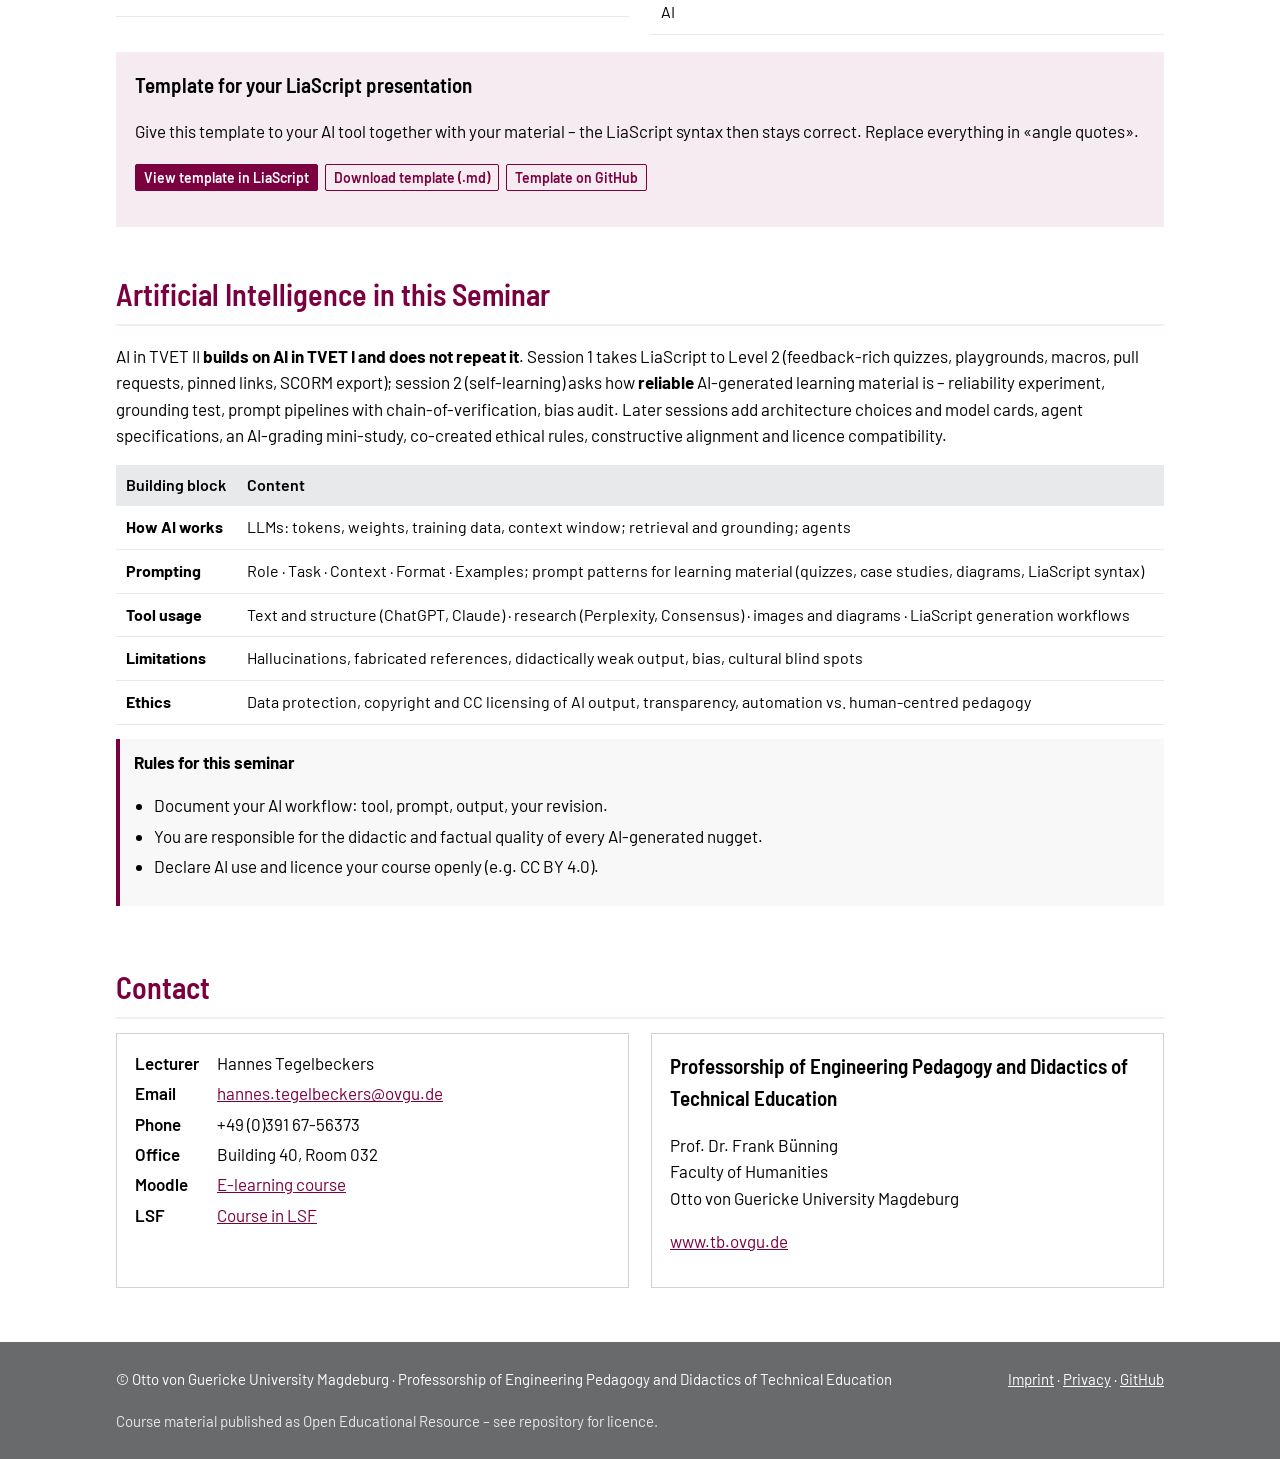
==== commit 8d711cc7: "Fix broken LiaScript playgrounds; add Edrys live classrooms - Text/select input scripts returned bar" ====
--- a/index.html
+++ b/index.html
@@ -23,7 +23,7 @@
     <div class="prof">Prof. Dr. Frank Bünning</div>
   </a>
 </div></header>
-<nav class="main" aria-label="Seitennavigation"><div class="wrap"><a href="#ueberblick">Overview</a><a href="#sitzungen">Schedule</a><a href="#ziele">Objectives</a><a href="#pruefung">Assessment</a><a href="#praesentation">Presentation</a><a href="#ki">AI</a><a href="#kontakt">Contact</a></div></nav>
+<nav class="main" aria-label="Seitennavigation"><div class="wrap"><a href="#ueberblick">Overview</a><a href="#sitzungen">Schedule</a><a href="#classroom">Live classroom</a><a href="#ziele">Objectives</a><a href="#pruefung">Assessment</a><a href="#praesentation">Presentation</a><a href="#ki">AI</a><a href="#kontakt">Contact</a></div></nav>
 
 <div class="hero"><div class="wrap">
   <div class="kicker">Seminar · Winter term 2026/27</div>
@@ -58,7 +58,29 @@
     <tbody><tr><td class="no">1</td><td class="date">26.11.2026</td><td><span class="badge live">Live</span></td><td>Orientation &amp; organisation · <b>from AI in TVET I to II: LiaScript Level 2</b> – quizzes that teach, playgrounds, macros, professional GitHub hosting, SCORM export</td><td class="links"><a class="lia solid" href="https://liascript.github.io/course/?https://raw.githubusercontent.com/OVGU-VET-TechEd/AI_in_TVET_II_WiSe_2026_2027/main/AI_in_TVET_II_WiSe_2026_2027/01_Kick-off_and_LiaScript_Live/P01_Kick-off_LiaScript_Live.md" target="_blank" rel="noopener">Slides</a> <a class="lia" href="AI_in_TVET_II_WiSe_2026_2027/01_Kick-off_and_LiaScript_Live/P01_Kick-off_LiaScript_Live.html" target="_blank" rel="noopener" title="Graphical HTML version of the session slides">HTML slides</a> <a class="lia" href="https://liascript.github.io/course/?https://raw.githubusercontent.com/OVGU-VET-TechEd/AI_in_TVET_II_WiSe_2026_2027/main/AI_in_TVET_II_WiSe_2026_2027/01_Kick-off_and_LiaScript_Live/S01_Kick-off_LiaScript_Live.md" target="_blank" rel="noopener">Self-learning</a><a class="lia moodle" href="https://elearning.ovgu.de/course/section.php?id=202215" target="_blank" rel="noopener">Unit in Moodle (SCORM) – obligatory</a> <a class="lia" href="AI_in_TVET_II_WiSe_2026_2027/01_Kick-off_and_LiaScript_Live/S01_Kick-off_LiaScript_Live_SCORM.zip" download title="SCORM 1.2 package of the self-learning unit">SCORM package</a></td></tr><tr><td class="no">2</td><td class="date">03.12.2026</td><td><span class="badge self">Self-learning</span></td><td><b>AI &amp; Prompting Level 2</b>: reliability of AI-generated material, grounding, prompt pipelines, bias audit, human-centred AI applied<span class="q">Work through unit S02 in Moodle (recommended before 10.12.)</span></td><td class="links"><a class="lia solid" href="https://liascript.github.io/course/?https://raw.githubusercontent.com/OVGU-VET-TechEd/AI_in_TVET_II_WiSe_2026_2027/main/AI_in_TVET_II_WiSe_2026_2027/02_Introduction_AI_and_Prompting/P02_Introduction_AI_Prompting.md" target="_blank" rel="noopener">Slides</a> <a class="lia" href="AI_in_TVET_II_WiSe_2026_2027/02_Introduction_AI_and_Prompting/P02_Introduction_AI_Prompting.html" target="_blank" rel="noopener" title="Graphical HTML version of the session slides">HTML slides</a> <a class="lia" href="https://liascript.github.io/course/?https://raw.githubusercontent.com/OVGU-VET-TechEd/AI_in_TVET_II_WiSe_2026_2027/main/AI_in_TVET_II_WiSe_2026_2027/02_Introduction_AI_and_Prompting/S02_Introduction_AI_Prompting.md" target="_blank" rel="noopener">Self-learning</a><a class="lia moodle" href="https://elearning.ovgu.de/course/section.php?id=202215" target="_blank" rel="noopener">Unit in Moodle (SCORM) – obligatory</a> <a class="lia" href="AI_in_TVET_II_WiSe_2026_2027/02_Introduction_AI_and_Prompting/S02_Introduction_AI_Prompting_SCORM.zip" download title="SCORM 1.2 package of the self-learning unit">SCORM package</a></td></tr><tr><td class="no">3</td><td class="date">10.12.2026</td><td><span class="badge self">Self-learning</span></td><td>AI vocabulary, models and workflows · choose your learning objective · first competency matrix<span class="q">Group hand-in inside unit S03: 16.12.2026, 23:59</span></td><td class="links"><a class="lia solid" href="https://liascript.github.io/course/?https://raw.githubusercontent.com/OVGU-VET-TechEd/AI_in_TVET_II_WiSe_2026_2027/main/AI_in_TVET_II_WiSe_2026_2027/03_AI_Vocabulary_Models_and_Workflows/P03_AI_Vocabulary_Models_Workflows.md" target="_blank" rel="noopener">Slides</a> <a class="lia" href="AI_in_TVET_II_WiSe_2026_2027/03_AI_Vocabulary_Models_and_Workflows/P03_AI_Vocabulary_Models_Workflows.html" target="_blank" rel="noopener" title="Graphical HTML version of the session slides">HTML slides</a> <a class="lia" href="https://liascript.github.io/course/?https://raw.githubusercontent.com/OVGU-VET-TechEd/AI_in_TVET_II_WiSe_2026_2027/main/AI_in_TVET_II_WiSe_2026_2027/03_AI_Vocabulary_Models_and_Workflows/S03_AI_Vocabulary_Models_Workflows.md" target="_blank" rel="noopener">Self-learning</a><a class="lia moodle" href="https://elearning.ovgu.de/course/section.php?id=202215" target="_blank" rel="noopener">Unit in Moodle (SCORM) – obligatory</a> <a class="lia" href="AI_in_TVET_II_WiSe_2026_2027/03_AI_Vocabulary_Models_and_Workflows/S03_AI_Vocabulary_Models_Workflows_SCORM.zip" download title="SCORM 1.2 package of the self-learning unit">SCORM package</a></td></tr><tr><td class="no">4</td><td class="date">17.12.2026</td><td><span class="badge live">Live</span></td><td>Pedagogical trends and AI-enhanced didactics · AI tools for assessment and feedback · human-centred mindset and ethics</td><td class="links"><a class="lia solid" href="https://liascript.github.io/course/?https://raw.githubusercontent.com/OVGU-VET-TechEd/AI_in_TVET_II_WiSe_2026_2027/main/AI_in_TVET_II_WiSe_2026_2027/04_Pedagogy_Assessment_and_Ethics/P04_Pedagogy_Assessment_Ethics.md" target="_blank" rel="noopener">Slides</a> <a class="lia" href="AI_in_TVET_II_WiSe_2026_2027/04_Pedagogy_Assessment_and_Ethics/P04_Pedagogy_Assessment_Ethics.html" target="_blank" rel="noopener" title="Graphical HTML version of the session slides">HTML slides</a> <a class="lia" href="https://liascript.github.io/course/?https://raw.githubusercontent.com/OVGU-VET-TechEd/AI_in_TVET_II_WiSe_2026_2027/main/AI_in_TVET_II_WiSe_2026_2027/04_Pedagogy_Assessment_and_Ethics/S04_Pedagogy_Assessment_Ethics.md" target="_blank" rel="noopener">Self-learning</a><a class="lia moodle" href="https://elearning.ovgu.de/course/section.php?id=202215" target="_blank" rel="noopener">Unit in Moodle (SCORM) – obligatory</a> <a class="lia" href="AI_in_TVET_II_WiSe_2026_2027/04_Pedagogy_Assessment_and_Ethics/S04_Pedagogy_Assessment_Ethics_SCORM.zip" download title="SCORM 1.2 package of the self-learning unit">SCORM package</a></td></tr><tr class="pause"><td class="no">–</td><td class="date">21.12.2026 – 01.01.2027</td><td><span class="badge pause">Break</span></td><td colspan="2">Christmas break · university closed 28–30 Dec 2026</td></tr><tr><td class="no">5</td><td class="date">07.01.2027</td><td><span class="badge live">Live</span></td><td>Self-learning nuggets and micro-credentials with LiaScript · <b>competency matrix workshop</b> · open licensing</td><td class="links"><a class="lia solid" href="https://liascript.github.io/course/?https://raw.githubusercontent.com/OVGU-VET-TechEd/AI_in_TVET_II_WiSe_2026_2027/main/AI_in_TVET_II_WiSe_2026_2027/05_Nuggets_Microcredentials_and_Matrix/P05_Nuggets_Microcredentials_LiaScript.md" target="_blank" rel="noopener">Slides</a> <a class="lia" href="AI_in_TVET_II_WiSe_2026_2027/05_Nuggets_Microcredentials_and_Matrix/P05_Nuggets_Microcredentials_LiaScript.html" target="_blank" rel="noopener" title="Graphical HTML version of the session slides">HTML slides</a> <a class="lia" href="https://liascript.github.io/course/?https://raw.githubusercontent.com/OVGU-VET-TechEd/AI_in_TVET_II_WiSe_2026_2027/main/AI_in_TVET_II_WiSe_2026_2027/05_Nuggets_Microcredentials_and_Matrix/S05_Nuggets_Microcredentials_LiaScript.md" target="_blank" rel="noopener">Self-learning</a><a class="lia moodle" href="https://elearning.ovgu.de/course/section.php?id=202215" target="_blank" rel="noopener">Unit in Moodle (SCORM) – obligatory</a> <a class="lia" href="AI_in_TVET_II_WiSe_2026_2027/05_Nuggets_Microcredentials_and_Matrix/S05_Nuggets_Microcredentials_LiaScript_SCORM.zip" download title="SCORM 1.2 package of the self-learning unit">SCORM package</a></td></tr><tr><td class="no">6</td><td class="date">14.01.2027</td><td><span class="badge tbc">Format tbc</span></td><td>Project development and peer review on GitHub (live or self-learning – announced in Moodle)<span class="q">Group hand-in inside unit S06: 18.01.2027, 23:59</span></td><td class="links"><a class="lia solid" href="https://liascript.github.io/course/?https://raw.githubusercontent.com/OVGU-VET-TechEd/AI_in_TVET_II_WiSe_2026_2027/main/AI_in_TVET_II_WiSe_2026_2027/06_Project_Development_and_Peer_Review/P06_Project_Development_Peer_Review.md" target="_blank" rel="noopener">Slides</a> <a class="lia" href="AI_in_TVET_II_WiSe_2026_2027/06_Project_Development_and_Peer_Review/P06_Project_Development_Peer_Review.html" target="_blank" rel="noopener" title="Graphical HTML version of the session slides">HTML slides</a> <a class="lia" href="https://liascript.github.io/course/?https://raw.githubusercontent.com/OVGU-VET-TechEd/AI_in_TVET_II_WiSe_2026_2027/main/AI_in_TVET_II_WiSe_2026_2027/06_Project_Development_and_Peer_Review/S06_Project_Development_Peer_Review.md" target="_blank" rel="noopener">Self-learning</a><a class="lia moodle" href="https://elearning.ovgu.de/course/section.php?id=202215" target="_blank" rel="noopener">Unit in Moodle (SCORM) – obligatory</a> <a class="lia" href="AI_in_TVET_II_WiSe_2026_2027/06_Project_Development_and_Peer_Review/S06_Project_Development_Peer_Review_SCORM.zip" download title="SCORM 1.2 package of the self-learning unit">SCORM package</a></td></tr><tr><td class="no">7</td><td class="date">21.01.2027</td><td><span class="badge live">Live</span></td><td><b>Final presentations</b> and reflection</td><td class="links"><a class="lia solid" href="https://liascript.github.io/course/?https://raw.githubusercontent.com/OVGU-VET-TechEd/AI_in_TVET_II_WiSe_2026_2027/main/AI_in_TVET_II_WiSe_2026_2027/07_Final_Presentations_and_Reflection/P07_Final_Presentations_Reflection.md" target="_blank" rel="noopener">Slides</a> <a class="lia" href="AI_in_TVET_II_WiSe_2026_2027/07_Final_Presentations_and_Reflection/P07_Final_Presentations_Reflection.html" target="_blank" rel="noopener" title="Graphical HTML version of the session slides">HTML slides</a> <a class="lia" href="https://liascript.github.io/course/?https://raw.githubusercontent.com/OVGU-VET-TechEd/AI_in_TVET_II_WiSe_2026_2027/main/AI_in_TVET_II_WiSe_2026_2027/07_Final_Presentations_and_Reflection/S07_Final_Presentations_Reflection.md" target="_blank" rel="noopener">Self-learning</a><a class="lia moodle" href="https://elearning.ovgu.de/course/section.php?id=202215" target="_blank" rel="noopener">Unit in Moodle (SCORM) – obligatory</a> <a class="lia" href="AI_in_TVET_II_WiSe_2026_2027/07_Final_Presentations_and_Reflection/S07_Final_Presentations_Reflection_SCORM.zip" download title="SCORM 1.2 package of the self-learning unit">SCORM package</a></td></tr></tbody>
   </table></div>
   <p class="legend"><b>Slides</b> open the interactive LiaScript presentation (with playgrounds and classroom polls). <b>HTML slides</b> open a graphical browser version of the same slides with speaker notes, overview and document mode – embedded websites and videos load only after a click. <b>Self-learning</b> opens the LiaScript self-learning unit. <b>Unit in Moodle (SCORM)</b> opens the same unit as Moodle activity, where your answers are saved – completing all 7 units is obligatory. <b>SCORM package</b> downloads the SCORM 1.2 zip (e.g. for your own LMS).</p>
-  
+
+</section>
+
+<section id="classroom">
+  <h2>Live Classroom (Edrys)</h2>
+  <p class="lead">In live sessions the LiaScript slides run in a shared <a href="https://edrys-labs.github.io" target="_blank" rel="noopener">Edrys</a> classroom. Your quiz and poll answers are collected and shown up front as an overview. Other students do not see your name.</p>
+  <div class="grid2">
+    <div class="card"><h3>How to join (students)</h3><ol>
+      <li>Open the <b>classroom link</b> of today's session: it is on the first slide (QR code) and in Moodle, and once the classroom exists it is also listed on the right.</li>
+      <li>Use a current browser (Chrome, Firefox, Edge, Safari). No account, no installation. Any nickname is fine.</li>
+      <li>Answer the quizzes and polls in the slides. The results appear live on the projector.</li>
+      <li>The classroom only works during the live session. To repeat a session afterwards, use the <b>Slides</b> or <b>Self-learning</b> links in the table above.</li>
+    </ol></div>
+    <div class="card tint"><h3>Classroom links</h3>
+      <!-- Paste the classroom link (https://edrys-labs.github.io/?/classroom/…) into an <a href> and change class "lia soon" to "lia solid" once the classroom has been created. -->
+      <p><span class="lia soon" title="The link appears here once the classroom has been created">1 · 26.11.2026 – link at the start of the session</span><br>
+      <span class="lia soon">4 · 17.12.2026 – link follows</span><br>
+      <span class="lia soon">5 · 07.01.2027 – link follows</span><br>
+      <span class="lia soon">6 · 14.01.2027 – if live</span><br>
+      <span class="lia soon">7 · 21.01.2027 – link follows</span></p>
+      <p class="legend">Lecturer: <a href="https://github.com/OVGU-VET-TechEd/AI_in_TVET_II_WiSe_2026_2027/tree/main/edrys" target="_blank" rel="noopener">create a classroom per session</a> (Edrys configurations P01–P07 with instructions).</p>
+    </div>
+  </div>
 </section>
 
 <section id="ziele">
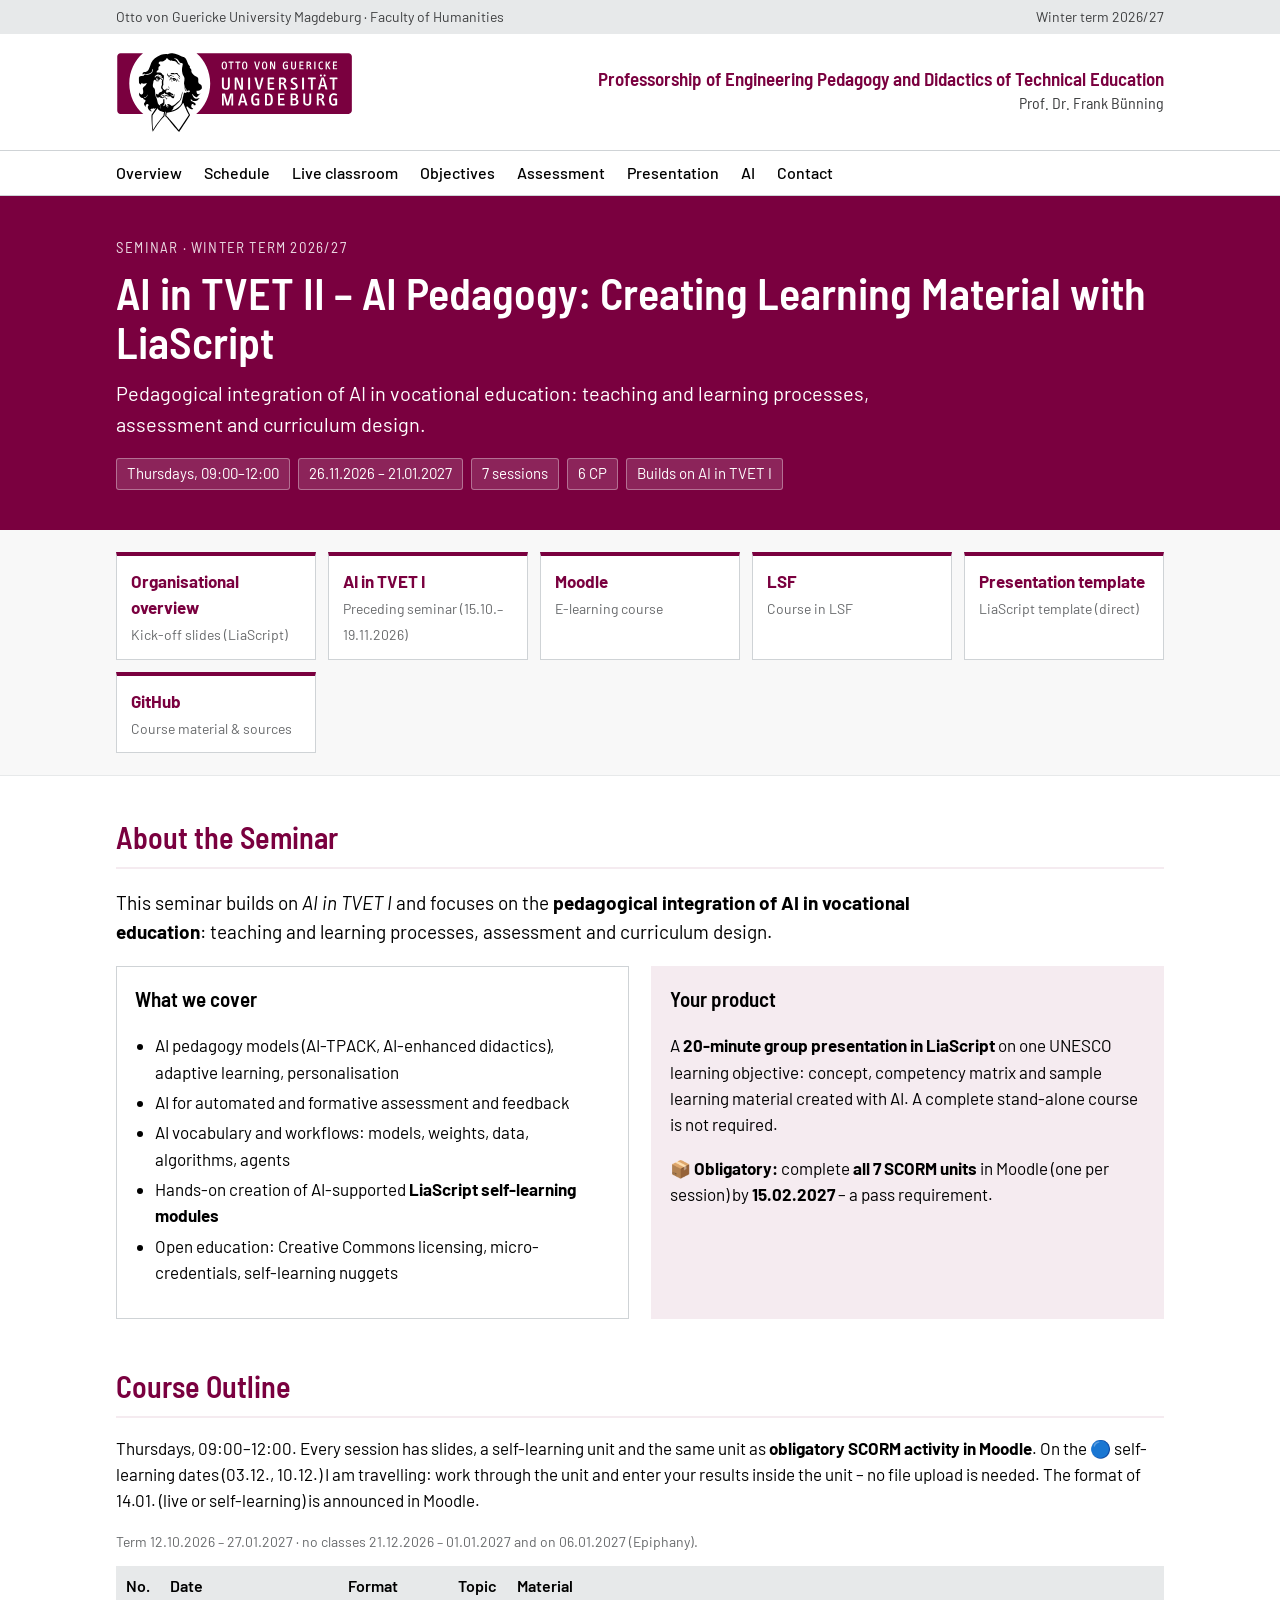
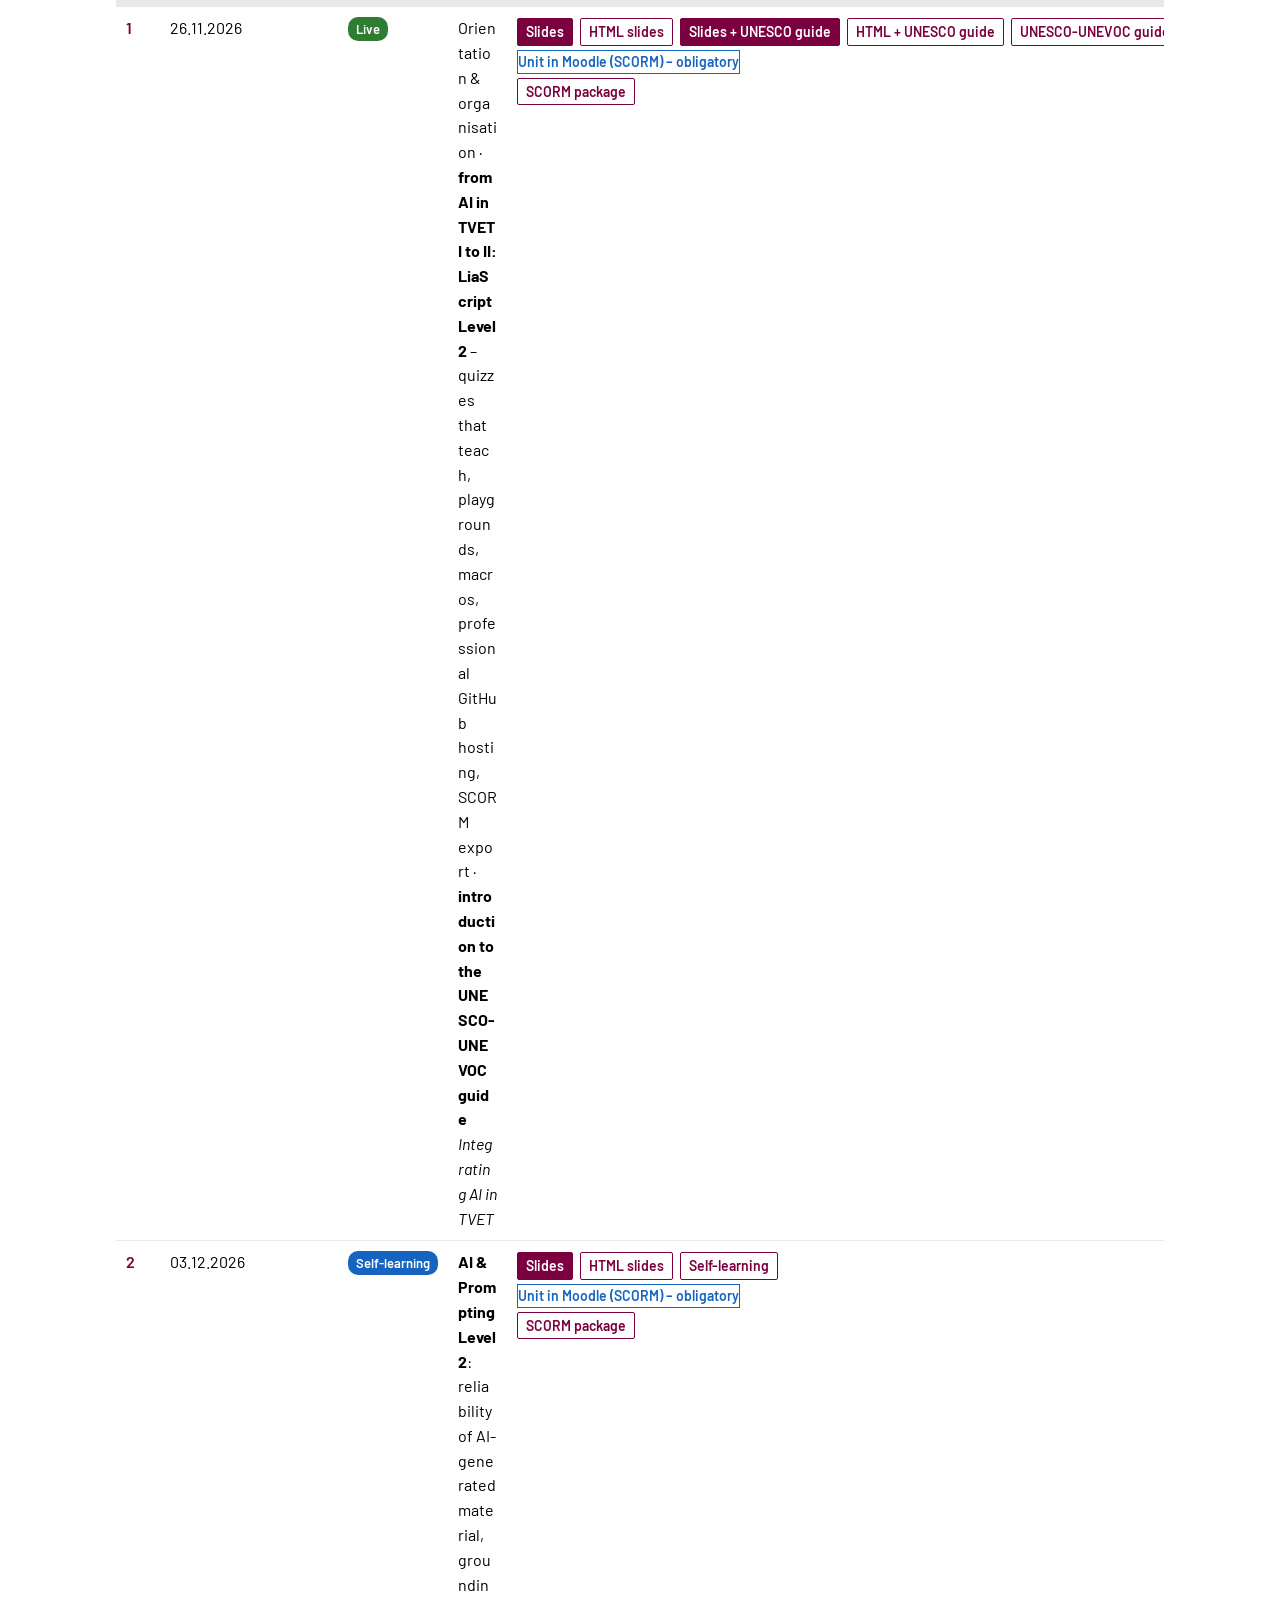
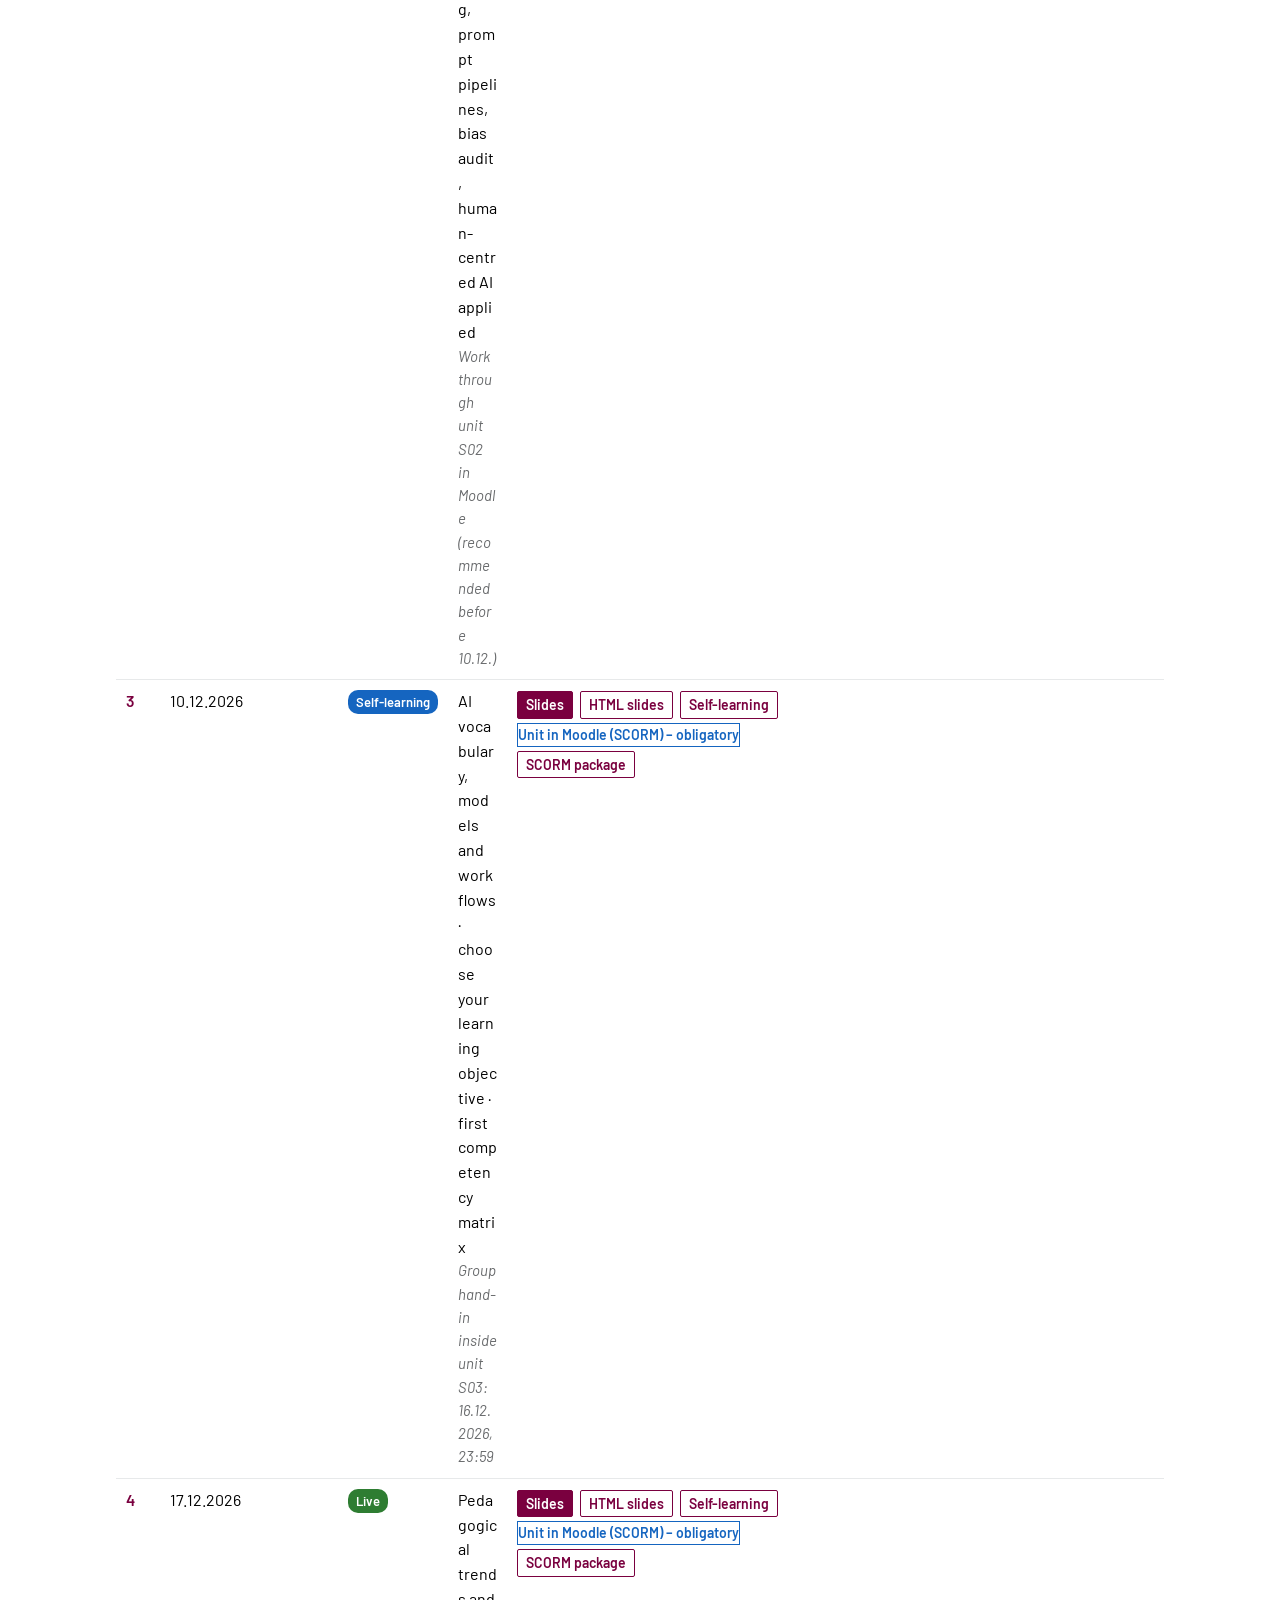
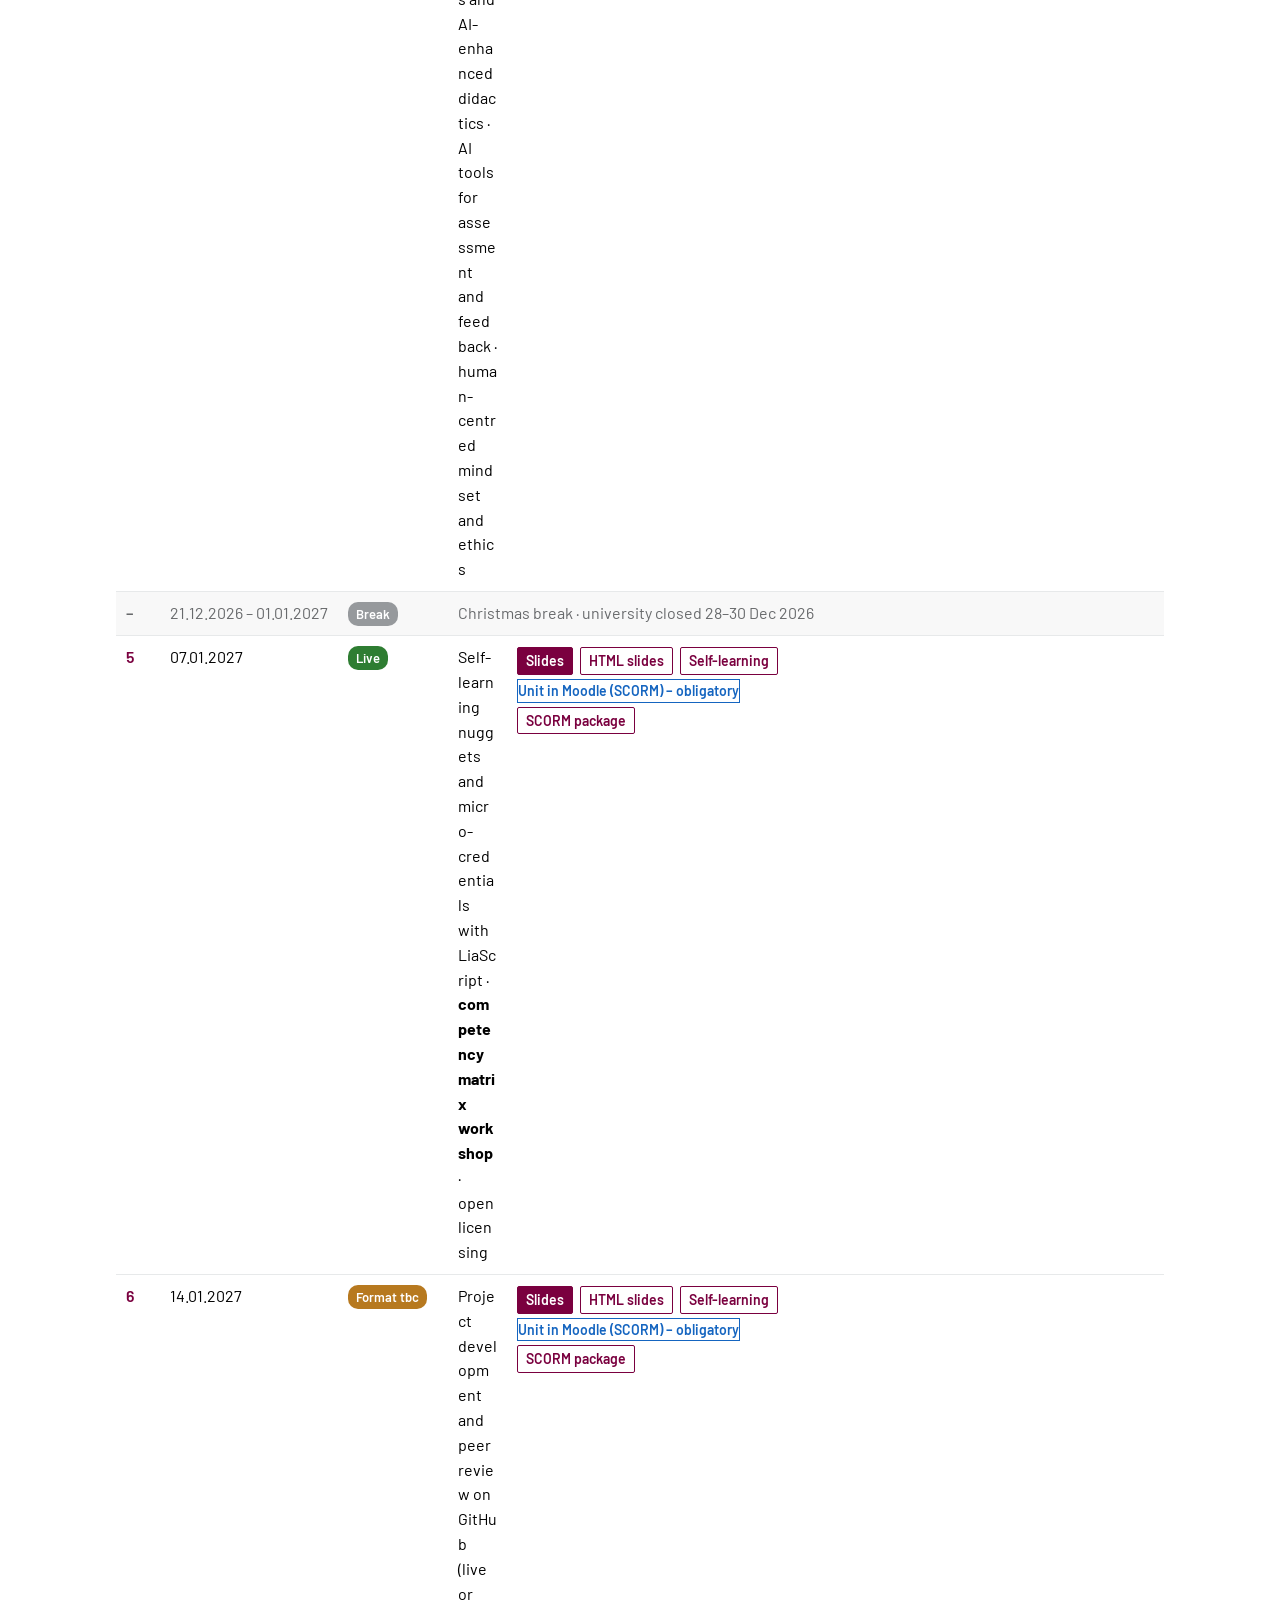
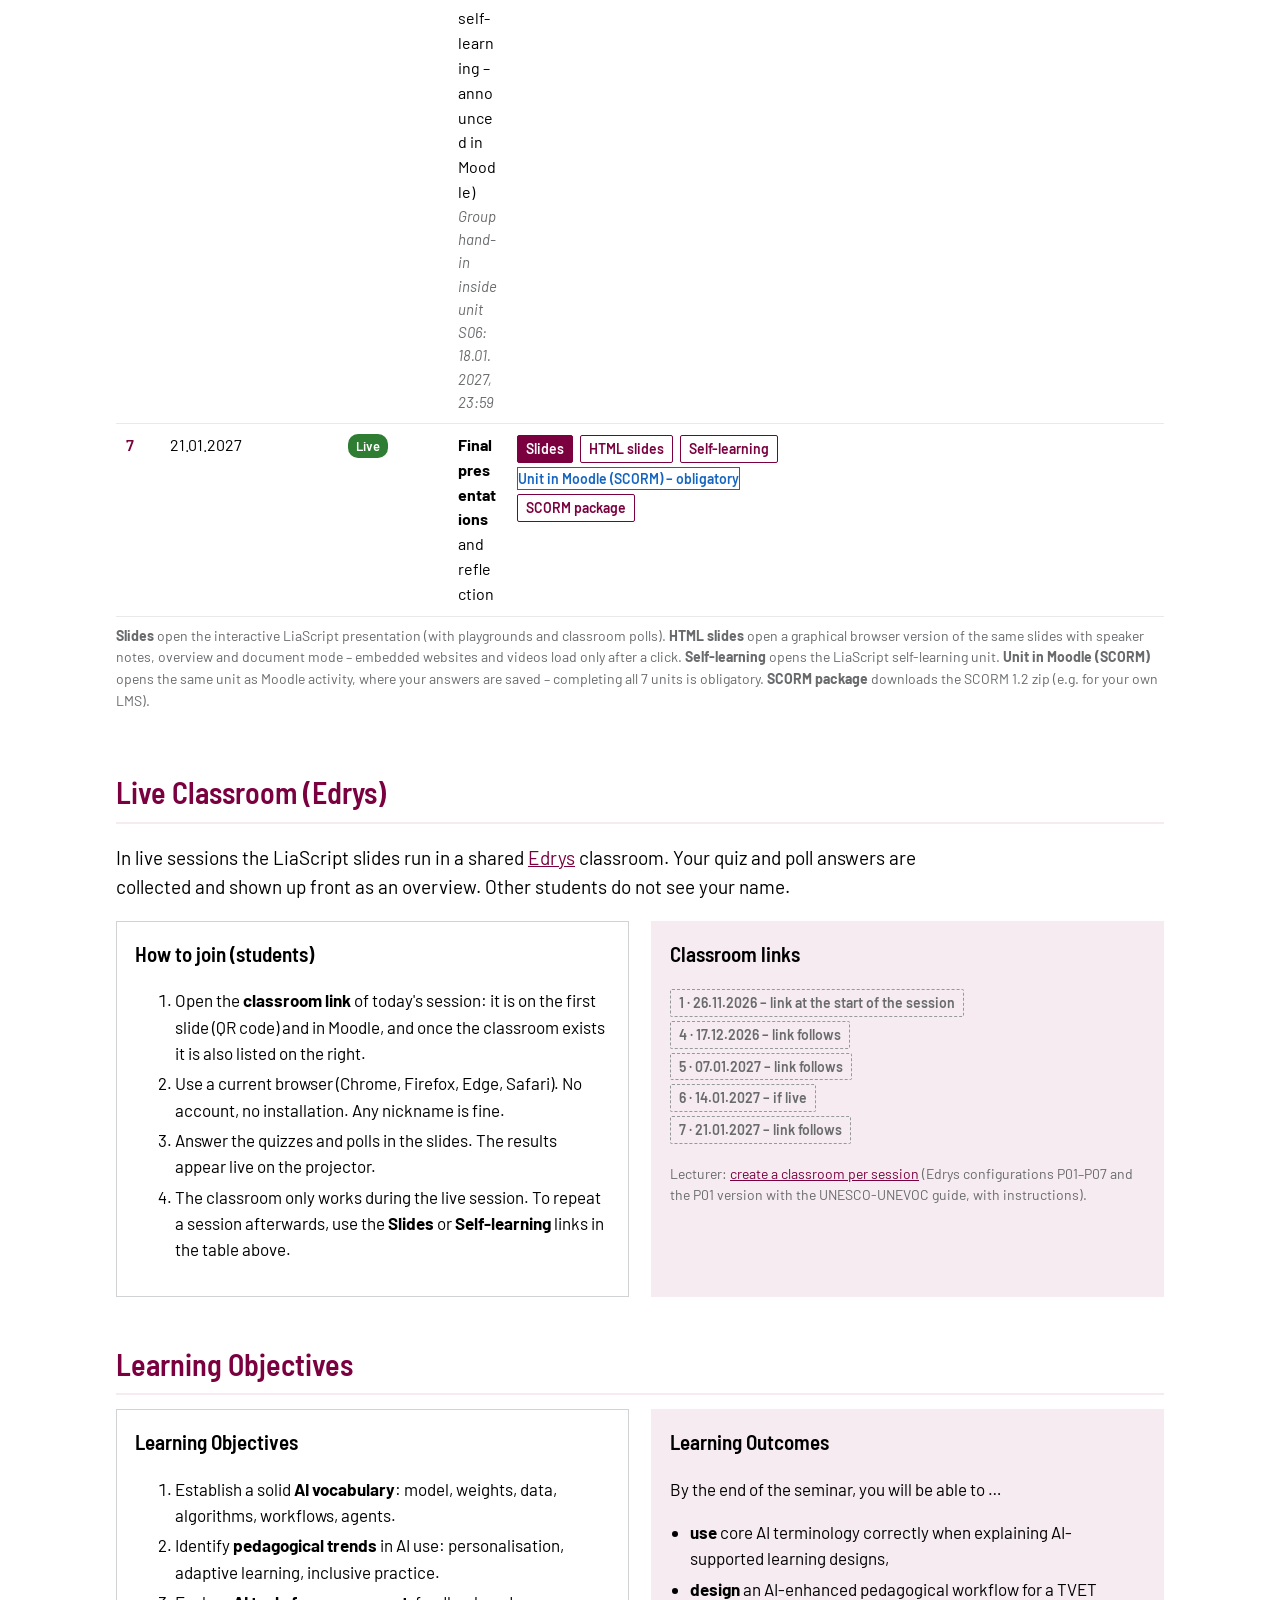
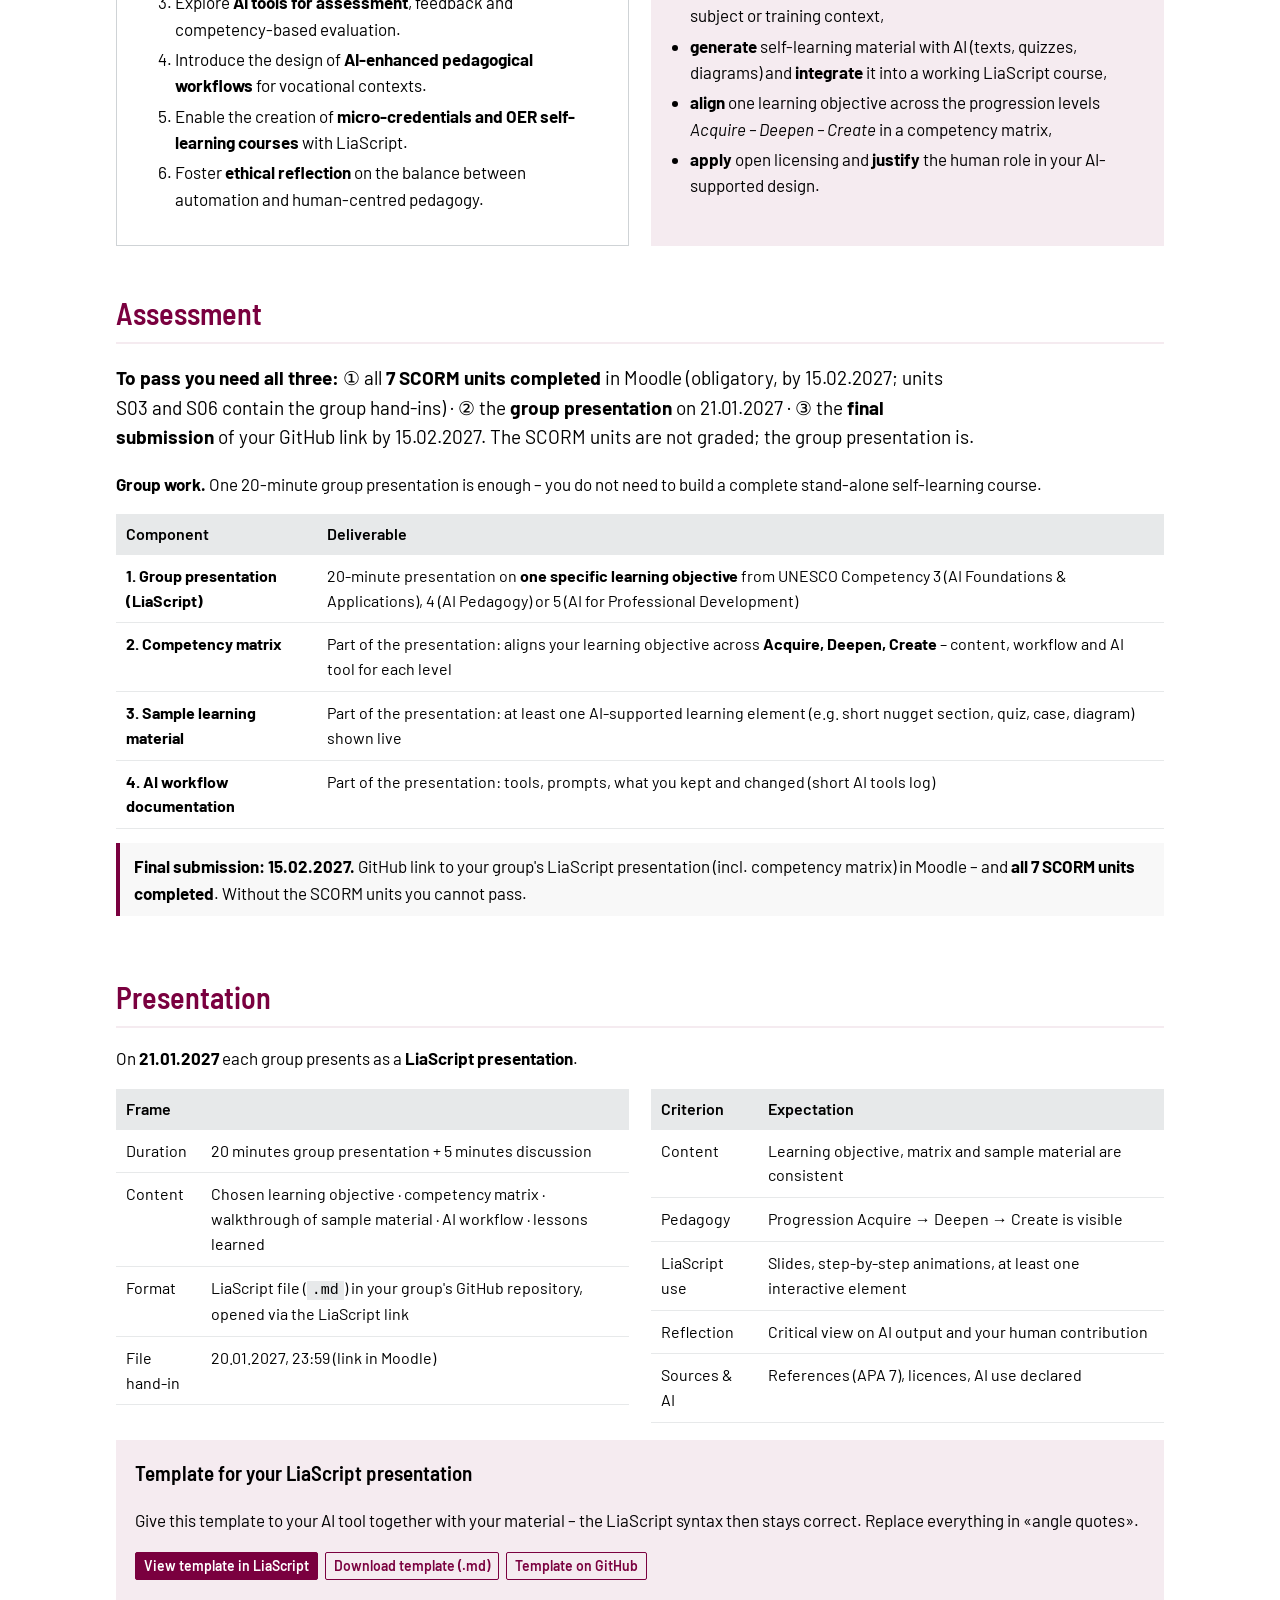
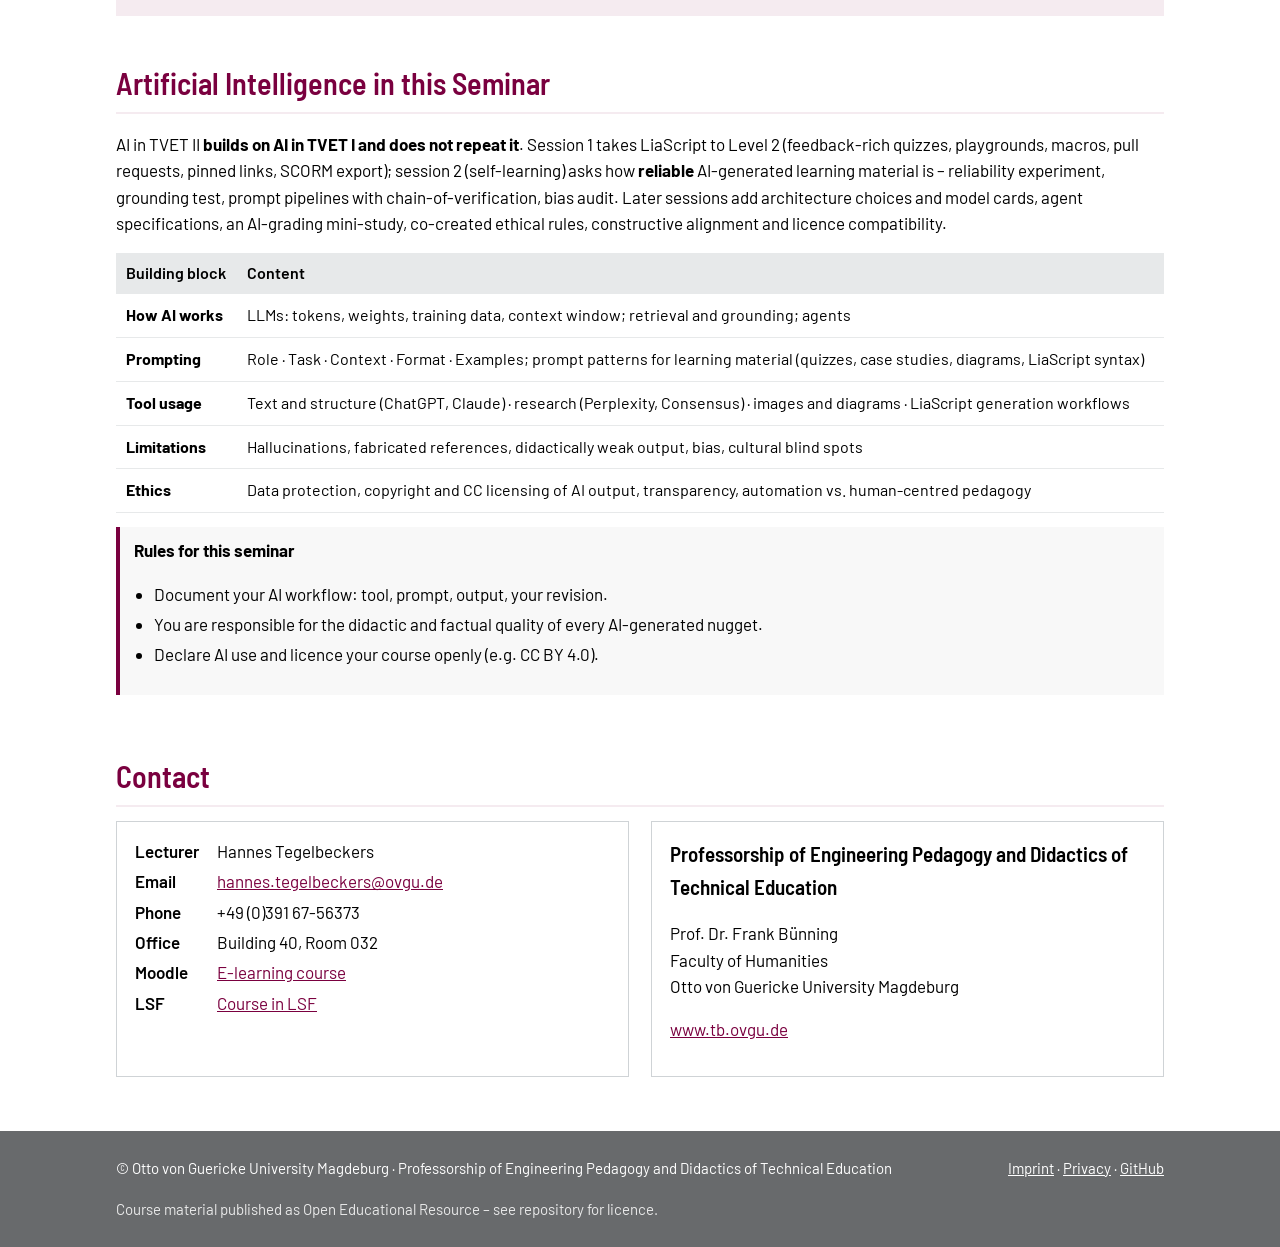
==== commit 6046c8bb: "P01: version with introduction to the UNESCO-UNEVOC guide; Edrys classroom New session-1 deck (LiaSc" ====
--- a/index.html
+++ b/index.html
@@ -55,7 +55,7 @@
   <p>Thursdays, 09:00–12:00. Every session has slides, a self-learning unit and the same unit as <b>obligatory SCORM activity in Moodle</b>. On the 🔵 self-learning dates (03.12., 10.12.) I am travelling: work through the unit and enter your results inside the unit – no file upload is needed. The format of 14.01. (live or self-learning) is announced in Moodle.</p><p class="legend">Term 12.10.2026 – 27.01.2027 · no classes 21.12.2026 – 01.01.2027 and on 06.01.2027 (Epiphany).</p>
   <div class="table-scroll"><table>
     <thead><tr><th>No.</th><th>Date</th><th>Format</th><th>Topic</th><th>Material</th></tr></thead>
-    <tbody><tr><td class="no">1</td><td class="date">26.11.2026</td><td><span class="badge live">Live</span></td><td>Orientation &amp; organisation · <b>from AI in TVET I to II: LiaScript Level 2</b> – quizzes that teach, playgrounds, macros, professional GitHub hosting, SCORM export</td><td class="links"><a class="lia solid" href="https://liascript.github.io/course/?https://raw.githubusercontent.com/OVGU-VET-TechEd/AI_in_TVET_II_WiSe_2026_2027/main/AI_in_TVET_II_WiSe_2026_2027/01_Kick-off_and_LiaScript_Live/P01_Kick-off_LiaScript_Live.md" target="_blank" rel="noopener">Slides</a> <a class="lia" href="AI_in_TVET_II_WiSe_2026_2027/01_Kick-off_and_LiaScript_Live/P01_Kick-off_LiaScript_Live.html" target="_blank" rel="noopener" title="Graphical HTML version of the session slides">HTML slides</a> <a class="lia" href="https://liascript.github.io/course/?https://raw.githubusercontent.com/OVGU-VET-TechEd/AI_in_TVET_II_WiSe_2026_2027/main/AI_in_TVET_II_WiSe_2026_2027/01_Kick-off_and_LiaScript_Live/S01_Kick-off_LiaScript_Live.md" target="_blank" rel="noopener">Self-learning</a><a class="lia moodle" href="https://elearning.ovgu.de/course/section.php?id=202215" target="_blank" rel="noopener">Unit in Moodle (SCORM) – obligatory</a> <a class="lia" href="AI_in_TVET_II_WiSe_2026_2027/01_Kick-off_and_LiaScript_Live/S01_Kick-off_LiaScript_Live_SCORM.zip" download title="SCORM 1.2 package of the self-learning unit">SCORM package</a></td></tr><tr><td class="no">2</td><td class="date">03.12.2026</td><td><span class="badge self">Self-learning</span></td><td><b>AI &amp; Prompting Level 2</b>: reliability of AI-generated material, grounding, prompt pipelines, bias audit, human-centred AI applied<span class="q">Work through unit S02 in Moodle (recommended before 10.12.)</span></td><td class="links"><a class="lia solid" href="https://liascript.github.io/course/?https://raw.githubusercontent.com/OVGU-VET-TechEd/AI_in_TVET_II_WiSe_2026_2027/main/AI_in_TVET_II_WiSe_2026_2027/02_Introduction_AI_and_Prompting/P02_Introduction_AI_Prompting.md" target="_blank" rel="noopener">Slides</a> <a class="lia" href="AI_in_TVET_II_WiSe_2026_2027/02_Introduction_AI_and_Prompting/P02_Introduction_AI_Prompting.html" target="_blank" rel="noopener" title="Graphical HTML version of the session slides">HTML slides</a> <a class="lia" href="https://liascript.github.io/course/?https://raw.githubusercontent.com/OVGU-VET-TechEd/AI_in_TVET_II_WiSe_2026_2027/main/AI_in_TVET_II_WiSe_2026_2027/02_Introduction_AI_and_Prompting/S02_Introduction_AI_Prompting.md" target="_blank" rel="noopener">Self-learning</a><a class="lia moodle" href="https://elearning.ovgu.de/course/section.php?id=202215" target="_blank" rel="noopener">Unit in Moodle (SCORM) – obligatory</a> <a class="lia" href="AI_in_TVET_II_WiSe_2026_2027/02_Introduction_AI_and_Prompting/S02_Introduction_AI_Prompting_SCORM.zip" download title="SCORM 1.2 package of the self-learning unit">SCORM package</a></td></tr><tr><td class="no">3</td><td class="date">10.12.2026</td><td><span class="badge self">Self-learning</span></td><td>AI vocabulary, models and workflows · choose your learning objective · first competency matrix<span class="q">Group hand-in inside unit S03: 16.12.2026, 23:59</span></td><td class="links"><a class="lia solid" href="https://liascript.github.io/course/?https://raw.githubusercontent.com/OVGU-VET-TechEd/AI_in_TVET_II_WiSe_2026_2027/main/AI_in_TVET_II_WiSe_2026_2027/03_AI_Vocabulary_Models_and_Workflows/P03_AI_Vocabulary_Models_Workflows.md" target="_blank" rel="noopener">Slides</a> <a class="lia" href="AI_in_TVET_II_WiSe_2026_2027/03_AI_Vocabulary_Models_and_Workflows/P03_AI_Vocabulary_Models_Workflows.html" target="_blank" rel="noopener" title="Graphical HTML version of the session slides">HTML slides</a> <a class="lia" href="https://liascript.github.io/course/?https://raw.githubusercontent.com/OVGU-VET-TechEd/AI_in_TVET_II_WiSe_2026_2027/main/AI_in_TVET_II_WiSe_2026_2027/03_AI_Vocabulary_Models_and_Workflows/S03_AI_Vocabulary_Models_Workflows.md" target="_blank" rel="noopener">Self-learning</a><a class="lia moodle" href="https://elearning.ovgu.de/course/section.php?id=202215" target="_blank" rel="noopener">Unit in Moodle (SCORM) – obligatory</a> <a class="lia" href="AI_in_TVET_II_WiSe_2026_2027/03_AI_Vocabulary_Models_and_Workflows/S03_AI_Vocabulary_Models_Workflows_SCORM.zip" download title="SCORM 1.2 package of the self-learning unit">SCORM package</a></td></tr><tr><td class="no">4</td><td class="date">17.12.2026</td><td><span class="badge live">Live</span></td><td>Pedagogical trends and AI-enhanced didactics · AI tools for assessment and feedback · human-centred mindset and ethics</td><td class="links"><a class="lia solid" href="https://liascript.github.io/course/?https://raw.githubusercontent.com/OVGU-VET-TechEd/AI_in_TVET_II_WiSe_2026_2027/main/AI_in_TVET_II_WiSe_2026_2027/04_Pedagogy_Assessment_and_Ethics/P04_Pedagogy_Assessment_Ethics.md" target="_blank" rel="noopener">Slides</a> <a class="lia" href="AI_in_TVET_II_WiSe_2026_2027/04_Pedagogy_Assessment_and_Ethics/P04_Pedagogy_Assessment_Ethics.html" target="_blank" rel="noopener" title="Graphical HTML version of the session slides">HTML slides</a> <a class="lia" href="https://liascript.github.io/course/?https://raw.githubusercontent.com/OVGU-VET-TechEd/AI_in_TVET_II_WiSe_2026_2027/main/AI_in_TVET_II_WiSe_2026_2027/04_Pedagogy_Assessment_and_Ethics/S04_Pedagogy_Assessment_Ethics.md" target="_blank" rel="noopener">Self-learning</a><a class="lia moodle" href="https://elearning.ovgu.de/course/section.php?id=202215" target="_blank" rel="noopener">Unit in Moodle (SCORM) – obligatory</a> <a class="lia" href="AI_in_TVET_II_WiSe_2026_2027/04_Pedagogy_Assessment_and_Ethics/S04_Pedagogy_Assessment_Ethics_SCORM.zip" download title="SCORM 1.2 package of the self-learning unit">SCORM package</a></td></tr><tr class="pause"><td class="no">–</td><td class="date">21.12.2026 – 01.01.2027</td><td><span class="badge pause">Break</span></td><td colspan="2">Christmas break · university closed 28–30 Dec 2026</td></tr><tr><td class="no">5</td><td class="date">07.01.2027</td><td><span class="badge live">Live</span></td><td>Self-learning nuggets and micro-credentials with LiaScript · <b>competency matrix workshop</b> · open licensing</td><td class="links"><a class="lia solid" href="https://liascript.github.io/course/?https://raw.githubusercontent.com/OVGU-VET-TechEd/AI_in_TVET_II_WiSe_2026_2027/main/AI_in_TVET_II_WiSe_2026_2027/05_Nuggets_Microcredentials_and_Matrix/P05_Nuggets_Microcredentials_LiaScript.md" target="_blank" rel="noopener">Slides</a> <a class="lia" href="AI_in_TVET_II_WiSe_2026_2027/05_Nuggets_Microcredentials_and_Matrix/P05_Nuggets_Microcredentials_LiaScript.html" target="_blank" rel="noopener" title="Graphical HTML version of the session slides">HTML slides</a> <a class="lia" href="https://liascript.github.io/course/?https://raw.githubusercontent.com/OVGU-VET-TechEd/AI_in_TVET_II_WiSe_2026_2027/main/AI_in_TVET_II_WiSe_2026_2027/05_Nuggets_Microcredentials_and_Matrix/S05_Nuggets_Microcredentials_LiaScript.md" target="_blank" rel="noopener">Self-learning</a><a class="lia moodle" href="https://elearning.ovgu.de/course/section.php?id=202215" target="_blank" rel="noopener">Unit in Moodle (SCORM) – obligatory</a> <a class="lia" href="AI_in_TVET_II_WiSe_2026_2027/05_Nuggets_Microcredentials_and_Matrix/S05_Nuggets_Microcredentials_LiaScript_SCORM.zip" download title="SCORM 1.2 package of the self-learning unit">SCORM package</a></td></tr><tr><td class="no">6</td><td class="date">14.01.2027</td><td><span class="badge tbc">Format tbc</span></td><td>Project development and peer review on GitHub (live or self-learning – announced in Moodle)<span class="q">Group hand-in inside unit S06: 18.01.2027, 23:59</span></td><td class="links"><a class="lia solid" href="https://liascript.github.io/course/?https://raw.githubusercontent.com/OVGU-VET-TechEd/AI_in_TVET_II_WiSe_2026_2027/main/AI_in_TVET_II_WiSe_2026_2027/06_Project_Development_and_Peer_Review/P06_Project_Development_Peer_Review.md" target="_blank" rel="noopener">Slides</a> <a class="lia" href="AI_in_TVET_II_WiSe_2026_2027/06_Project_Development_and_Peer_Review/P06_Project_Development_Peer_Review.html" target="_blank" rel="noopener" title="Graphical HTML version of the session slides">HTML slides</a> <a class="lia" href="https://liascript.github.io/course/?https://raw.githubusercontent.com/OVGU-VET-TechEd/AI_in_TVET_II_WiSe_2026_2027/main/AI_in_TVET_II_WiSe_2026_2027/06_Project_Development_and_Peer_Review/S06_Project_Development_Peer_Review.md" target="_blank" rel="noopener">Self-learning</a><a class="lia moodle" href="https://elearning.ovgu.de/course/section.php?id=202215" target="_blank" rel="noopener">Unit in Moodle (SCORM) – obligatory</a> <a class="lia" href="AI_in_TVET_II_WiSe_2026_2027/06_Project_Development_and_Peer_Review/S06_Project_Development_Peer_Review_SCORM.zip" download title="SCORM 1.2 package of the self-learning unit">SCORM package</a></td></tr><tr><td class="no">7</td><td class="date">21.01.2027</td><td><span class="badge live">Live</span></td><td><b>Final presentations</b> and reflection</td><td class="links"><a class="lia solid" href="https://liascript.github.io/course/?https://raw.githubusercontent.com/OVGU-VET-TechEd/AI_in_TVET_II_WiSe_2026_2027/main/AI_in_TVET_II_WiSe_2026_2027/07_Final_Presentations_and_Reflection/P07_Final_Presentations_Reflection.md" target="_blank" rel="noopener">Slides</a> <a class="lia" href="AI_in_TVET_II_WiSe_2026_2027/07_Final_Presentations_and_Reflection/P07_Final_Presentations_Reflection.html" target="_blank" rel="noopener" title="Graphical HTML version of the session slides">HTML slides</a> <a class="lia" href="https://liascript.github.io/course/?https://raw.githubusercontent.com/OVGU-VET-TechEd/AI_in_TVET_II_WiSe_2026_2027/main/AI_in_TVET_II_WiSe_2026_2027/07_Final_Presentations_and_Reflection/S07_Final_Presentations_Reflection.md" target="_blank" rel="noopener">Self-learning</a><a class="lia moodle" href="https://elearning.ovgu.de/course/section.php?id=202215" target="_blank" rel="noopener">Unit in Moodle (SCORM) – obligatory</a> <a class="lia" href="AI_in_TVET_II_WiSe_2026_2027/07_Final_Presentations_and_Reflection/S07_Final_Presentations_Reflection_SCORM.zip" download title="SCORM 1.2 package of the self-learning unit">SCORM package</a></td></tr></tbody>
+    <tbody><tr><td class="no">1</td><td class="date">26.11.2026</td><td><span class="badge live">Live</span></td><td>Orientation &amp; organisation · <b>from AI in TVET I to II: LiaScript Level 2</b> – quizzes that teach, playgrounds, macros, professional GitHub hosting, SCORM export · <b>introduction to the UNESCO-UNEVOC guide</b> <i>Integrating AI in TVET</i></td><td class="links"><a class="lia solid" href="https://liascript.github.io/course/?https://raw.githubusercontent.com/OVGU-VET-TechEd/AI_in_TVET_II_WiSe_2026_2027/main/AI_in_TVET_II_WiSe_2026_2027/01_Kick-off_and_LiaScript_Live/P01_Kick-off_LiaScript_Live.md" target="_blank" rel="noopener">Slides</a> <a class="lia" href="AI_in_TVET_II_WiSe_2026_2027/01_Kick-off_and_LiaScript_Live/P01_Kick-off_LiaScript_Live.html" target="_blank" rel="noopener" title="Graphical HTML version of the session slides">HTML slides</a> <a class="lia solid" href="https://liascript.github.io/course/?https://raw.githubusercontent.com/OVGU-VET-TechEd/AI_in_TVET_II_WiSe_2026_2027/main/AI_in_TVET_II_WiSe_2026_2027/01_Kick-off_and_LiaScript_Live/P01_Kick-off_UNESCO_Guide_LiaScript_Live.md" target="_blank" rel="noopener" title="Session slides including the introduction to the UNESCO-UNEVOC practical guide">Slides + UNESCO guide</a> <a class="lia" href="AI_in_TVET_II_WiSe_2026_2027/01_Kick-off_and_LiaScript_Live/P01_Kick-off_UNESCO_Guide_LiaScript_Live.html" target="_blank" rel="noopener" title="Graphical HTML version of the slides with the UNESCO-UNEVOC guide introduction">HTML + UNESCO guide</a> <a class="lia" href="https://doi.org/10.64043/BOWG1644" target="_blank" rel="noopener" title="Yang, Wu &amp; Tegelbeckers (2026): Integrating AI in TVET – A practical guide for institutions. UNESCO / UNESCO-UNEVOC, open access">UNESCO-UNEVOC guide</a> <a class="lia" href="https://liascript.github.io/course/?https://raw.githubusercontent.com/OVGU-VET-TechEd/AI_in_TVET_II_WiSe_2026_2027/main/AI_in_TVET_II_WiSe_2026_2027/01_Kick-off_and_LiaScript_Live/S01_Kick-off_LiaScript_Live.md" target="_blank" rel="noopener">Self-learning</a><a class="lia moodle" href="https://elearning.ovgu.de/course/section.php?id=202215" target="_blank" rel="noopener">Unit in Moodle (SCORM) – obligatory</a> <a class="lia" href="AI_in_TVET_II_WiSe_2026_2027/01_Kick-off_and_LiaScript_Live/S01_Kick-off_LiaScript_Live_SCORM.zip" download title="SCORM 1.2 package of the self-learning unit">SCORM package</a></td></tr><tr><td class="no">2</td><td class="date">03.12.2026</td><td><span class="badge self">Self-learning</span></td><td><b>AI &amp; Prompting Level 2</b>: reliability of AI-generated material, grounding, prompt pipelines, bias audit, human-centred AI applied<span class="q">Work through unit S02 in Moodle (recommended before 10.12.)</span></td><td class="links"><a class="lia solid" href="https://liascript.github.io/course/?https://raw.githubusercontent.com/OVGU-VET-TechEd/AI_in_TVET_II_WiSe_2026_2027/main/AI_in_TVET_II_WiSe_2026_2027/02_Introduction_AI_and_Prompting/P02_Introduction_AI_Prompting.md" target="_blank" rel="noopener">Slides</a> <a class="lia" href="AI_in_TVET_II_WiSe_2026_2027/02_Introduction_AI_and_Prompting/P02_Introduction_AI_Prompting.html" target="_blank" rel="noopener" title="Graphical HTML version of the session slides">HTML slides</a> <a class="lia" href="https://liascript.github.io/course/?https://raw.githubusercontent.com/OVGU-VET-TechEd/AI_in_TVET_II_WiSe_2026_2027/main/AI_in_TVET_II_WiSe_2026_2027/02_Introduction_AI_and_Prompting/S02_Introduction_AI_Prompting.md" target="_blank" rel="noopener">Self-learning</a><a class="lia moodle" href="https://elearning.ovgu.de/course/section.php?id=202215" target="_blank" rel="noopener">Unit in Moodle (SCORM) – obligatory</a> <a class="lia" href="AI_in_TVET_II_WiSe_2026_2027/02_Introduction_AI_and_Prompting/S02_Introduction_AI_Prompting_SCORM.zip" download title="SCORM 1.2 package of the self-learning unit">SCORM package</a></td></tr><tr><td class="no">3</td><td class="date">10.12.2026</td><td><span class="badge self">Self-learning</span></td><td>AI vocabulary, models and workflows · choose your learning objective · first competency matrix<span class="q">Group hand-in inside unit S03: 16.12.2026, 23:59</span></td><td class="links"><a class="lia solid" href="https://liascript.github.io/course/?https://raw.githubusercontent.com/OVGU-VET-TechEd/AI_in_TVET_II_WiSe_2026_2027/main/AI_in_TVET_II_WiSe_2026_2027/03_AI_Vocabulary_Models_and_Workflows/P03_AI_Vocabulary_Models_Workflows.md" target="_blank" rel="noopener">Slides</a> <a class="lia" href="AI_in_TVET_II_WiSe_2026_2027/03_AI_Vocabulary_Models_and_Workflows/P03_AI_Vocabulary_Models_Workflows.html" target="_blank" rel="noopener" title="Graphical HTML version of the session slides">HTML slides</a> <a class="lia" href="https://liascript.github.io/course/?https://raw.githubusercontent.com/OVGU-VET-TechEd/AI_in_TVET_II_WiSe_2026_2027/main/AI_in_TVET_II_WiSe_2026_2027/03_AI_Vocabulary_Models_and_Workflows/S03_AI_Vocabulary_Models_Workflows.md" target="_blank" rel="noopener">Self-learning</a><a class="lia moodle" href="https://elearning.ovgu.de/course/section.php?id=202215" target="_blank" rel="noopener">Unit in Moodle (SCORM) – obligatory</a> <a class="lia" href="AI_in_TVET_II_WiSe_2026_2027/03_AI_Vocabulary_Models_and_Workflows/S03_AI_Vocabulary_Models_Workflows_SCORM.zip" download title="SCORM 1.2 package of the self-learning unit">SCORM package</a></td></tr><tr><td class="no">4</td><td class="date">17.12.2026</td><td><span class="badge live">Live</span></td><td>Pedagogical trends and AI-enhanced didactics · AI tools for assessment and feedback · human-centred mindset and ethics</td><td class="links"><a class="lia solid" href="https://liascript.github.io/course/?https://raw.githubusercontent.com/OVGU-VET-TechEd/AI_in_TVET_II_WiSe_2026_2027/main/AI_in_TVET_II_WiSe_2026_2027/04_Pedagogy_Assessment_and_Ethics/P04_Pedagogy_Assessment_Ethics.md" target="_blank" rel="noopener">Slides</a> <a class="lia" href="AI_in_TVET_II_WiSe_2026_2027/04_Pedagogy_Assessment_and_Ethics/P04_Pedagogy_Assessment_Ethics.html" target="_blank" rel="noopener" title="Graphical HTML version of the session slides">HTML slides</a> <a class="lia" href="https://liascript.github.io/course/?https://raw.githubusercontent.com/OVGU-VET-TechEd/AI_in_TVET_II_WiSe_2026_2027/main/AI_in_TVET_II_WiSe_2026_2027/04_Pedagogy_Assessment_and_Ethics/S04_Pedagogy_Assessment_Ethics.md" target="_blank" rel="noopener">Self-learning</a><a class="lia moodle" href="https://elearning.ovgu.de/course/section.php?id=202215" target="_blank" rel="noopener">Unit in Moodle (SCORM) – obligatory</a> <a class="lia" href="AI_in_TVET_II_WiSe_2026_2027/04_Pedagogy_Assessment_and_Ethics/S04_Pedagogy_Assessment_Ethics_SCORM.zip" download title="SCORM 1.2 package of the self-learning unit">SCORM package</a></td></tr><tr class="pause"><td class="no">–</td><td class="date">21.12.2026 – 01.01.2027</td><td><span class="badge pause">Break</span></td><td colspan="2">Christmas break · university closed 28–30 Dec 2026</td></tr><tr><td class="no">5</td><td class="date">07.01.2027</td><td><span class="badge live">Live</span></td><td>Self-learning nuggets and micro-credentials with LiaScript · <b>competency matrix workshop</b> · open licensing</td><td class="links"><a class="lia solid" href="https://liascript.github.io/course/?https://raw.githubusercontent.com/OVGU-VET-TechEd/AI_in_TVET_II_WiSe_2026_2027/main/AI_in_TVET_II_WiSe_2026_2027/05_Nuggets_Microcredentials_and_Matrix/P05_Nuggets_Microcredentials_LiaScript.md" target="_blank" rel="noopener">Slides</a> <a class="lia" href="AI_in_TVET_II_WiSe_2026_2027/05_Nuggets_Microcredentials_and_Matrix/P05_Nuggets_Microcredentials_LiaScript.html" target="_blank" rel="noopener" title="Graphical HTML version of the session slides">HTML slides</a> <a class="lia" href="https://liascript.github.io/course/?https://raw.githubusercontent.com/OVGU-VET-TechEd/AI_in_TVET_II_WiSe_2026_2027/main/AI_in_TVET_II_WiSe_2026_2027/05_Nuggets_Microcredentials_and_Matrix/S05_Nuggets_Microcredentials_LiaScript.md" target="_blank" rel="noopener">Self-learning</a><a class="lia moodle" href="https://elearning.ovgu.de/course/section.php?id=202215" target="_blank" rel="noopener">Unit in Moodle (SCORM) – obligatory</a> <a class="lia" href="AI_in_TVET_II_WiSe_2026_2027/05_Nuggets_Microcredentials_and_Matrix/S05_Nuggets_Microcredentials_LiaScript_SCORM.zip" download title="SCORM 1.2 package of the self-learning unit">SCORM package</a></td></tr><tr><td class="no">6</td><td class="date">14.01.2027</td><td><span class="badge tbc">Format tbc</span></td><td>Project development and peer review on GitHub (live or self-learning – announced in Moodle)<span class="q">Group hand-in inside unit S06: 18.01.2027, 23:59</span></td><td class="links"><a class="lia solid" href="https://liascript.github.io/course/?https://raw.githubusercontent.com/OVGU-VET-TechEd/AI_in_TVET_II_WiSe_2026_2027/main/AI_in_TVET_II_WiSe_2026_2027/06_Project_Development_and_Peer_Review/P06_Project_Development_Peer_Review.md" target="_blank" rel="noopener">Slides</a> <a class="lia" href="AI_in_TVET_II_WiSe_2026_2027/06_Project_Development_and_Peer_Review/P06_Project_Development_Peer_Review.html" target="_blank" rel="noopener" title="Graphical HTML version of the session slides">HTML slides</a> <a class="lia" href="https://liascript.github.io/course/?https://raw.githubusercontent.com/OVGU-VET-TechEd/AI_in_TVET_II_WiSe_2026_2027/main/AI_in_TVET_II_WiSe_2026_2027/06_Project_Development_and_Peer_Review/S06_Project_Development_Peer_Review.md" target="_blank" rel="noopener">Self-learning</a><a class="lia moodle" href="https://elearning.ovgu.de/course/section.php?id=202215" target="_blank" rel="noopener">Unit in Moodle (SCORM) – obligatory</a> <a class="lia" href="AI_in_TVET_II_WiSe_2026_2027/06_Project_Development_and_Peer_Review/S06_Project_Development_Peer_Review_SCORM.zip" download title="SCORM 1.2 package of the self-learning unit">SCORM package</a></td></tr><tr><td class="no">7</td><td class="date">21.01.2027</td><td><span class="badge live">Live</span></td><td><b>Final presentations</b> and reflection</td><td class="links"><a class="lia solid" href="https://liascript.github.io/course/?https://raw.githubusercontent.com/OVGU-VET-TechEd/AI_in_TVET_II_WiSe_2026_2027/main/AI_in_TVET_II_WiSe_2026_2027/07_Final_Presentations_and_Reflection/P07_Final_Presentations_Reflection.md" target="_blank" rel="noopener">Slides</a> <a class="lia" href="AI_in_TVET_II_WiSe_2026_2027/07_Final_Presentations_and_Reflection/P07_Final_Presentations_Reflection.html" target="_blank" rel="noopener" title="Graphical HTML version of the session slides">HTML slides</a> <a class="lia" href="https://liascript.github.io/course/?https://raw.githubusercontent.com/OVGU-VET-TechEd/AI_in_TVET_II_WiSe_2026_2027/main/AI_in_TVET_II_WiSe_2026_2027/07_Final_Presentations_and_Reflection/S07_Final_Presentations_Reflection.md" target="_blank" rel="noopener">Self-learning</a><a class="lia moodle" href="https://elearning.ovgu.de/course/section.php?id=202215" target="_blank" rel="noopener">Unit in Moodle (SCORM) – obligatory</a> <a class="lia" href="AI_in_TVET_II_WiSe_2026_2027/07_Final_Presentations_and_Reflection/S07_Final_Presentations_Reflection_SCORM.zip" download title="SCORM 1.2 package of the self-learning unit">SCORM package</a></td></tr></tbody>
   </table></div>
   <p class="legend"><b>Slides</b> open the interactive LiaScript presentation (with playgrounds and classroom polls). <b>HTML slides</b> open a graphical browser version of the same slides with speaker notes, overview and document mode – embedded websites and videos load only after a click. <b>Self-learning</b> opens the LiaScript self-learning unit. <b>Unit in Moodle (SCORM)</b> opens the same unit as Moodle activity, where your answers are saved – completing all 7 units is obligatory. <b>SCORM package</b> downloads the SCORM 1.2 zip (e.g. for your own LMS).</p>
 
@@ -78,7 +78,7 @@
       <span class="lia soon">5 · 07.01.2027 – link follows</span><br>
       <span class="lia soon">6 · 14.01.2027 – if live</span><br>
       <span class="lia soon">7 · 21.01.2027 – link follows</span></p>
-      <p class="legend">Lecturer: <a href="https://github.com/OVGU-VET-TechEd/AI_in_TVET_II_WiSe_2026_2027/tree/main/edrys" target="_blank" rel="noopener">create a classroom per session</a> (Edrys configurations P01–P07 with instructions).</p>
+      <p class="legend">Lecturer: <a href="https://github.com/OVGU-VET-TechEd/AI_in_TVET_II_WiSe_2026_2027/tree/main/edrys" target="_blank" rel="noopener">create a classroom per session</a> (Edrys configurations P01–P07 and the P01 version with the UNESCO-UNEVOC guide, with instructions).</p>
     </div>
   </div>
 </section>
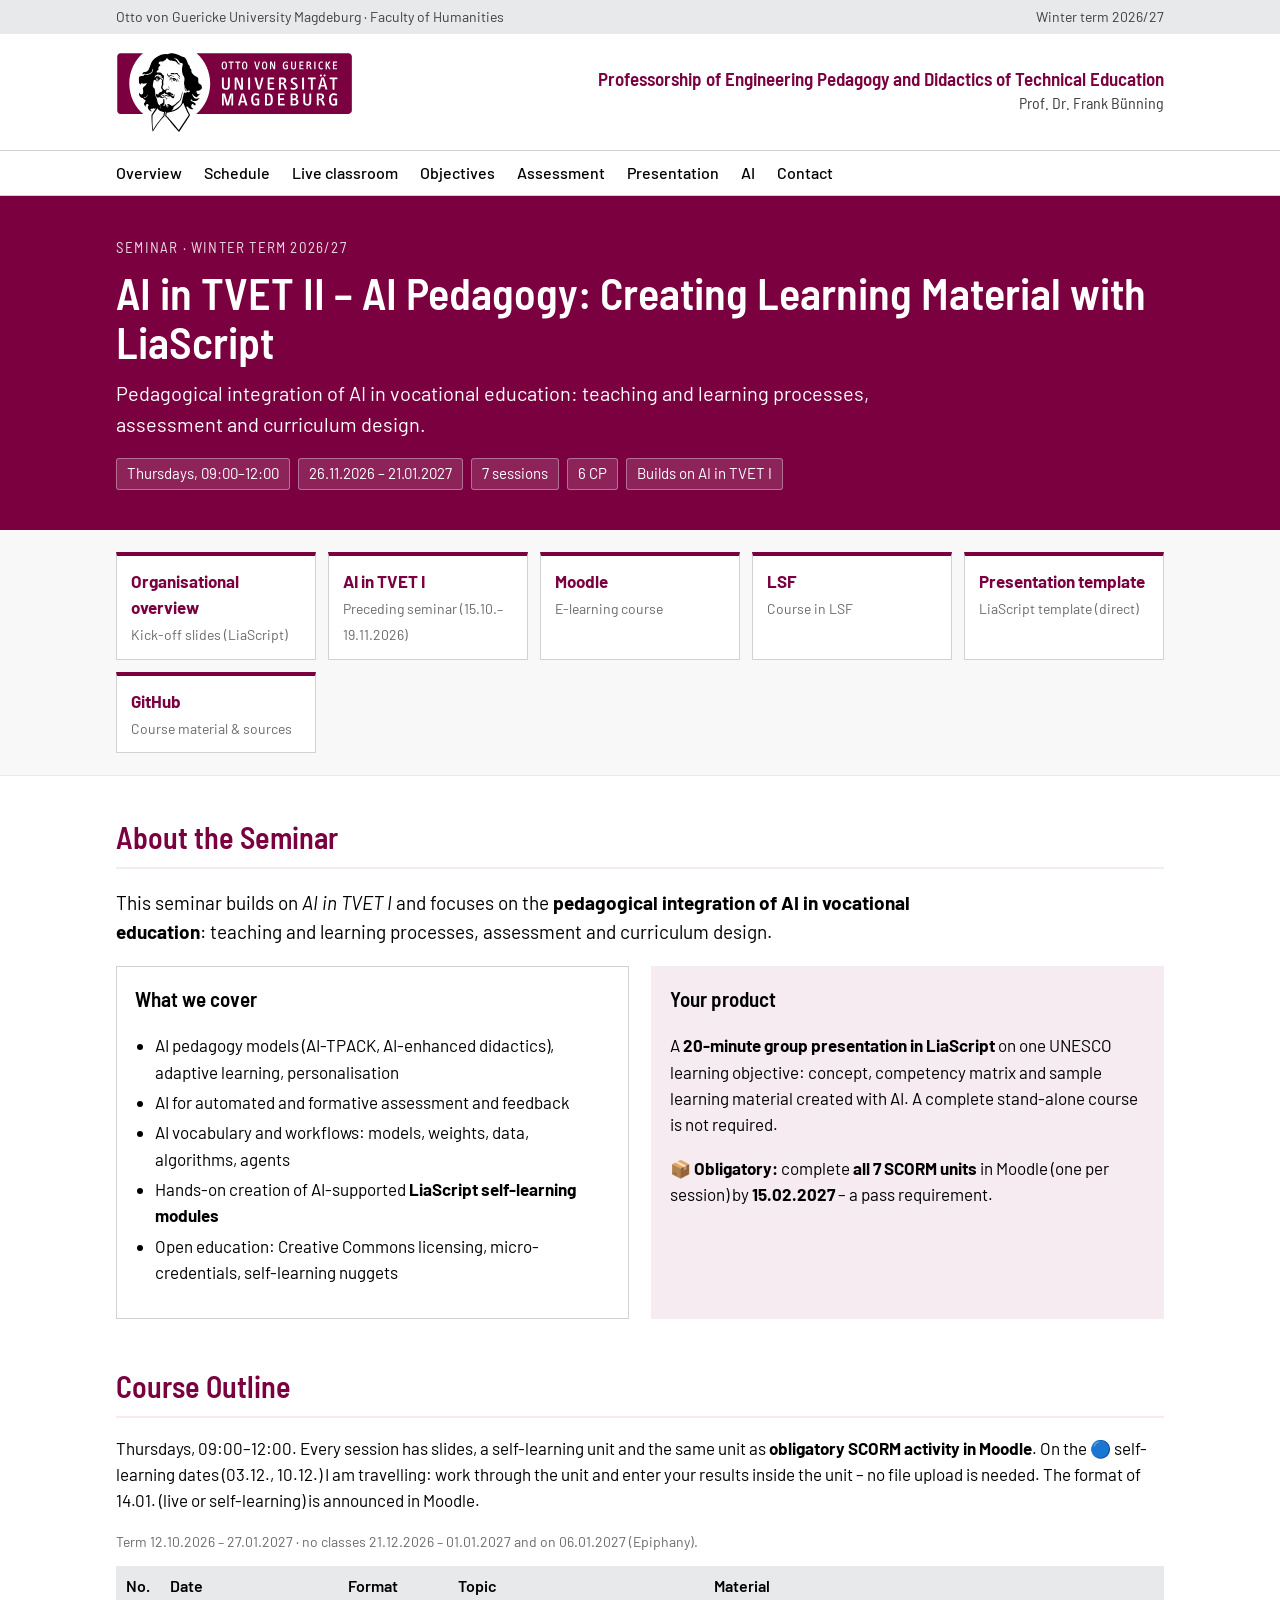
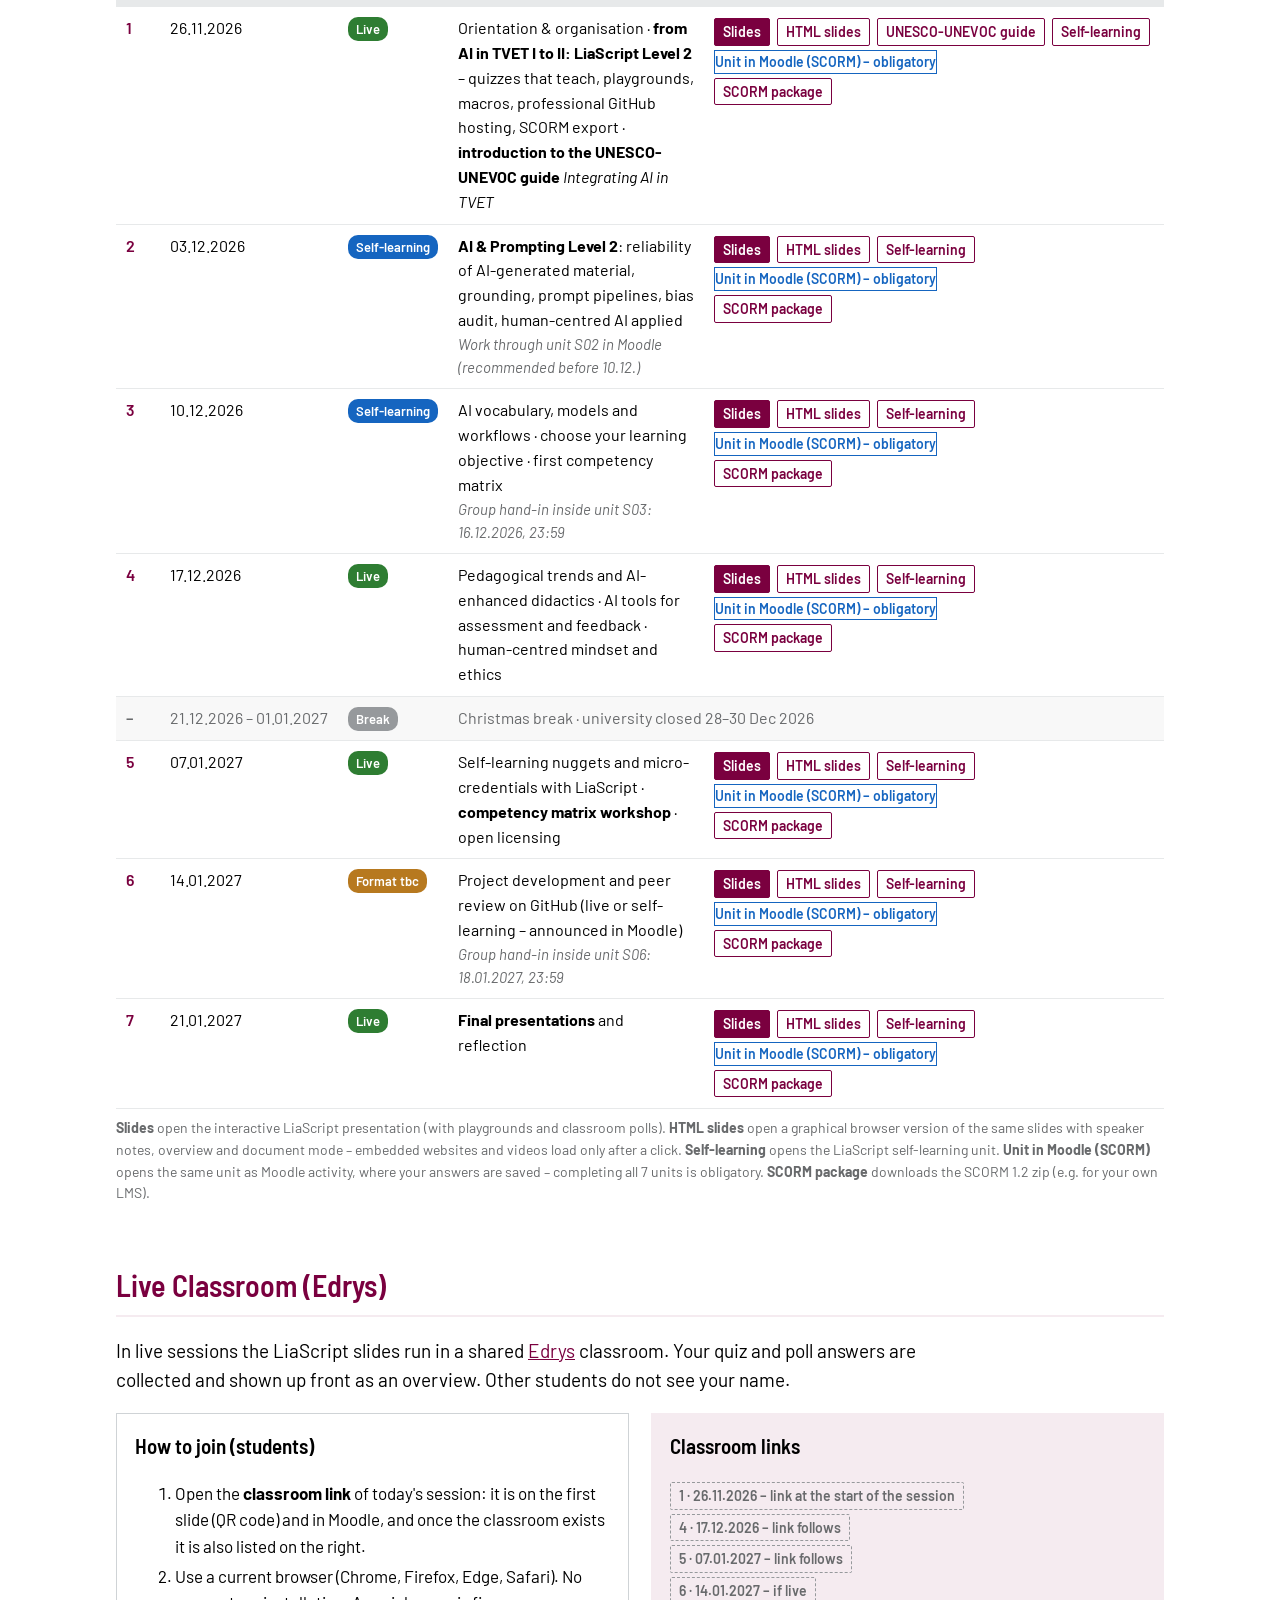
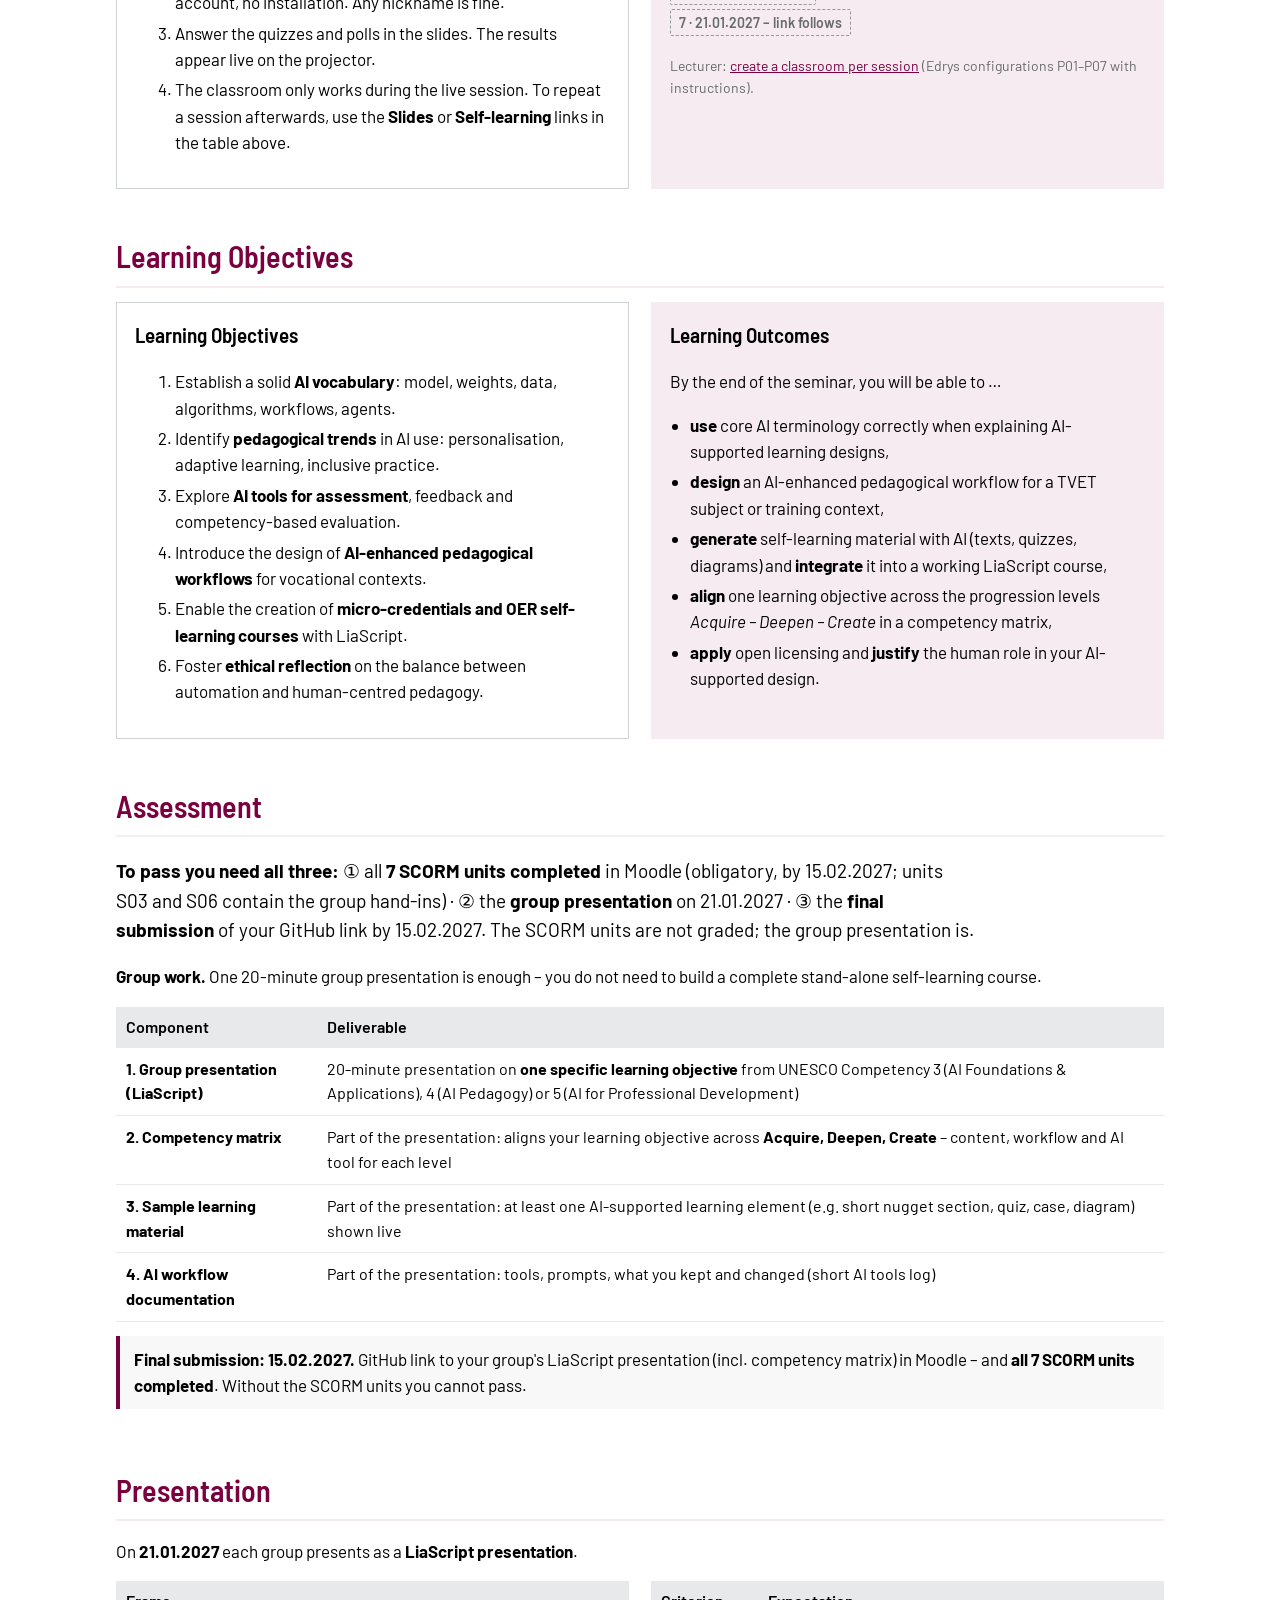
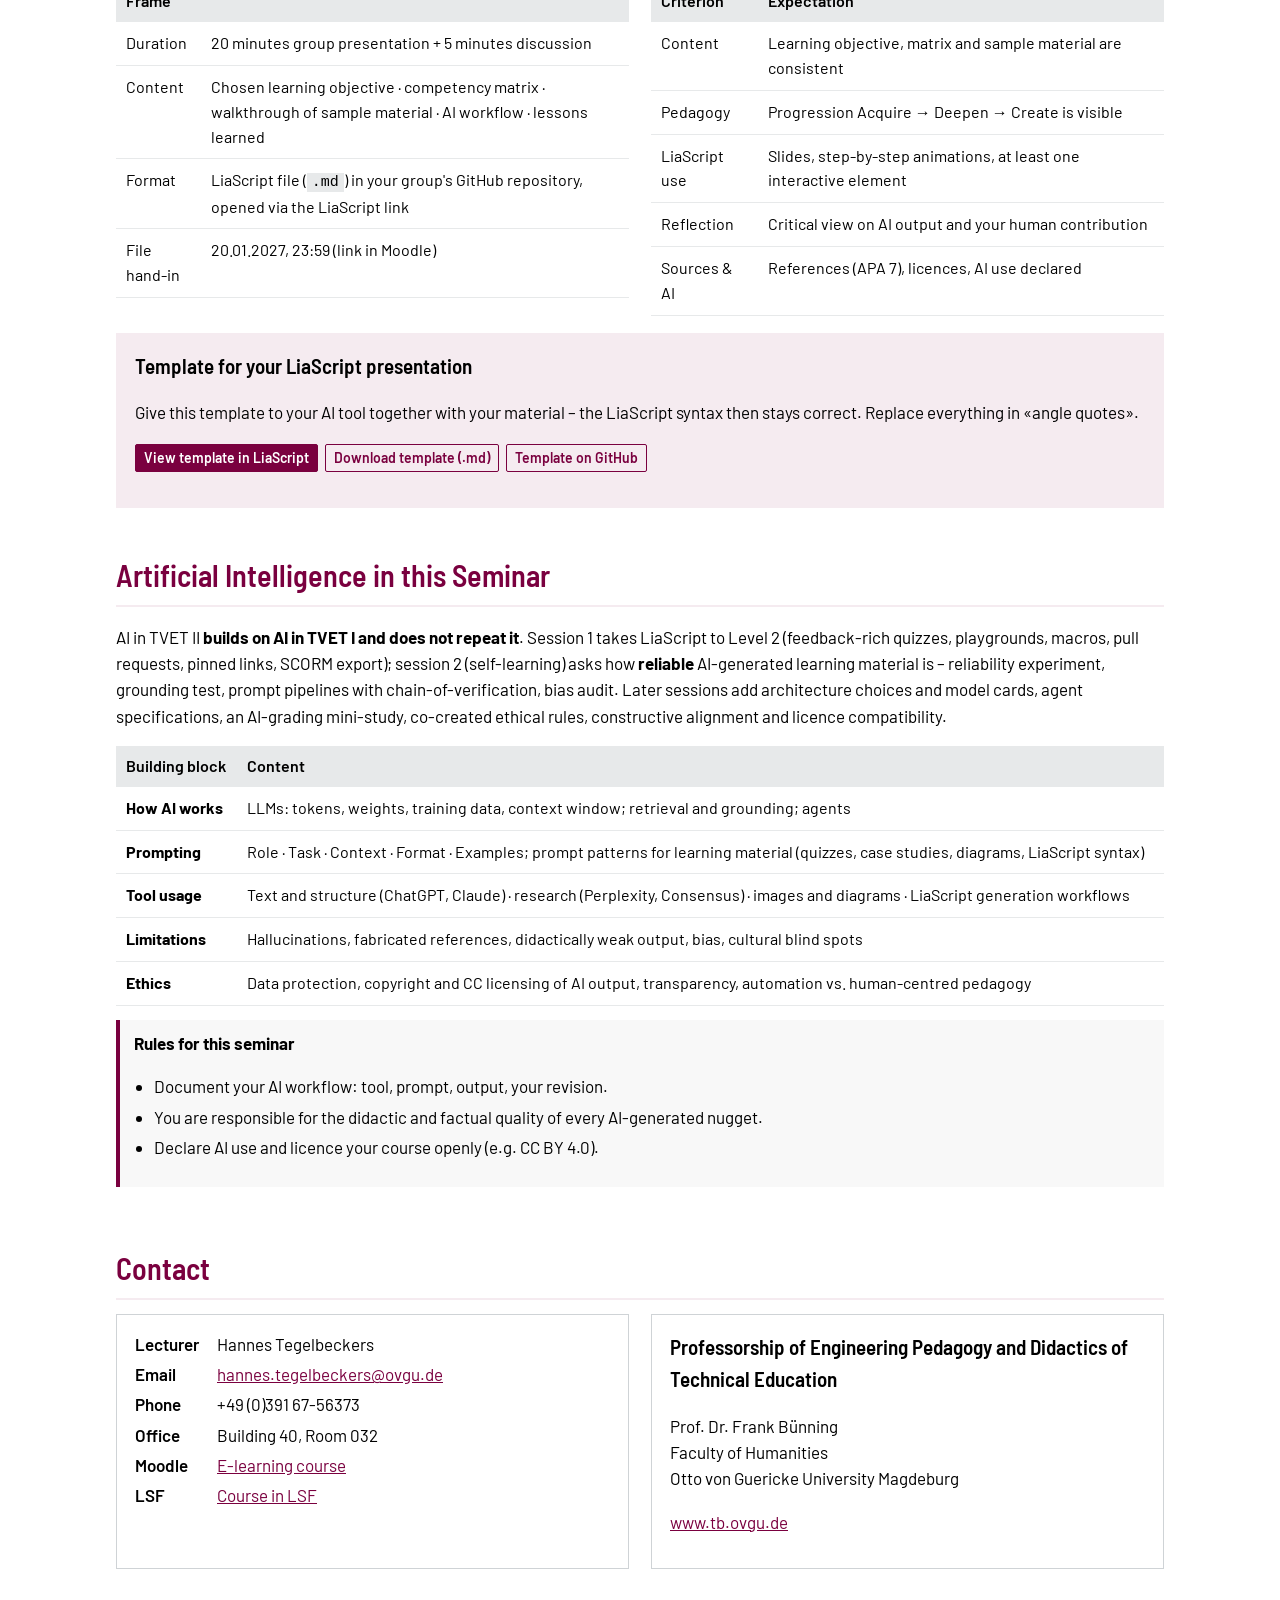
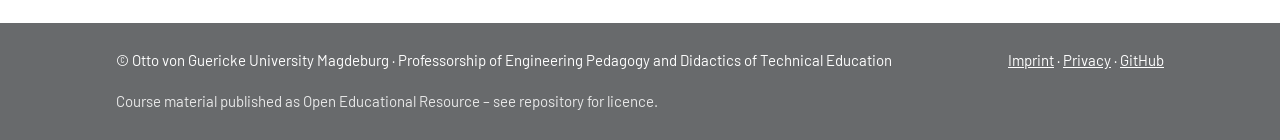
==== commit da7e92ca: "Link only the P01 version with the UNESCO-UNEVOC guide Removes the links to the original P01 deck an" ====
--- a/index.html
+++ b/index.html
@@ -55,7 +55,7 @@
   <p>Thursdays, 09:00–12:00. Every session has slides, a self-learning unit and the same unit as <b>obligatory SCORM activity in Moodle</b>. On the 🔵 self-learning dates (03.12., 10.12.) I am travelling: work through the unit and enter your results inside the unit – no file upload is needed. The format of 14.01. (live or self-learning) is announced in Moodle.</p><p class="legend">Term 12.10.2026 – 27.01.2027 · no classes 21.12.2026 – 01.01.2027 and on 06.01.2027 (Epiphany).</p>
   <div class="table-scroll"><table>
     <thead><tr><th>No.</th><th>Date</th><th>Format</th><th>Topic</th><th>Material</th></tr></thead>
-    <tbody><tr><td class="no">1</td><td class="date">26.11.2026</td><td><span class="badge live">Live</span></td><td>Orientation &amp; organisation · <b>from AI in TVET I to II: LiaScript Level 2</b> – quizzes that teach, playgrounds, macros, professional GitHub hosting, SCORM export · <b>introduction to the UNESCO-UNEVOC guide</b> <i>Integrating AI in TVET</i></td><td class="links"><a class="lia solid" href="https://liascript.github.io/course/?https://raw.githubusercontent.com/OVGU-VET-TechEd/AI_in_TVET_II_WiSe_2026_2027/main/AI_in_TVET_II_WiSe_2026_2027/01_Kick-off_and_LiaScript_Live/P01_Kick-off_LiaScript_Live.md" target="_blank" rel="noopener">Slides</a> <a class="lia" href="AI_in_TVET_II_WiSe_2026_2027/01_Kick-off_and_LiaScript_Live/P01_Kick-off_LiaScript_Live.html" target="_blank" rel="noopener" title="Graphical HTML version of the session slides">HTML slides</a> <a class="lia solid" href="https://liascript.github.io/course/?https://raw.githubusercontent.com/OVGU-VET-TechEd/AI_in_TVET_II_WiSe_2026_2027/main/AI_in_TVET_II_WiSe_2026_2027/01_Kick-off_and_LiaScript_Live/P01_Kick-off_UNESCO_Guide_LiaScript_Live.md" target="_blank" rel="noopener" title="Session slides including the introduction to the UNESCO-UNEVOC practical guide">Slides + UNESCO guide</a> <a class="lia" href="AI_in_TVET_II_WiSe_2026_2027/01_Kick-off_and_LiaScript_Live/P01_Kick-off_UNESCO_Guide_LiaScript_Live.html" target="_blank" rel="noopener" title="Graphical HTML version of the slides with the UNESCO-UNEVOC guide introduction">HTML + UNESCO guide</a> <a class="lia" href="https://doi.org/10.64043/BOWG1644" target="_blank" rel="noopener" title="Yang, Wu &amp; Tegelbeckers (2026): Integrating AI in TVET – A practical guide for institutions. UNESCO / UNESCO-UNEVOC, open access">UNESCO-UNEVOC guide</a> <a class="lia" href="https://liascript.github.io/course/?https://raw.githubusercontent.com/OVGU-VET-TechEd/AI_in_TVET_II_WiSe_2026_2027/main/AI_in_TVET_II_WiSe_2026_2027/01_Kick-off_and_LiaScript_Live/S01_Kick-off_LiaScript_Live.md" target="_blank" rel="noopener">Self-learning</a><a class="lia moodle" href="https://elearning.ovgu.de/course/section.php?id=202215" target="_blank" rel="noopener">Unit in Moodle (SCORM) – obligatory</a> <a class="lia" href="AI_in_TVET_II_WiSe_2026_2027/01_Kick-off_and_LiaScript_Live/S01_Kick-off_LiaScript_Live_SCORM.zip" download title="SCORM 1.2 package of the self-learning unit">SCORM package</a></td></tr><tr><td class="no">2</td><td class="date">03.12.2026</td><td><span class="badge self">Self-learning</span></td><td><b>AI &amp; Prompting Level 2</b>: reliability of AI-generated material, grounding, prompt pipelines, bias audit, human-centred AI applied<span class="q">Work through unit S02 in Moodle (recommended before 10.12.)</span></td><td class="links"><a class="lia solid" href="https://liascript.github.io/course/?https://raw.githubusercontent.com/OVGU-VET-TechEd/AI_in_TVET_II_WiSe_2026_2027/main/AI_in_TVET_II_WiSe_2026_2027/02_Introduction_AI_and_Prompting/P02_Introduction_AI_Prompting.md" target="_blank" rel="noopener">Slides</a> <a class="lia" href="AI_in_TVET_II_WiSe_2026_2027/02_Introduction_AI_and_Prompting/P02_Introduction_AI_Prompting.html" target="_blank" rel="noopener" title="Graphical HTML version of the session slides">HTML slides</a> <a class="lia" href="https://liascript.github.io/course/?https://raw.githubusercontent.com/OVGU-VET-TechEd/AI_in_TVET_II_WiSe_2026_2027/main/AI_in_TVET_II_WiSe_2026_2027/02_Introduction_AI_and_Prompting/S02_Introduction_AI_Prompting.md" target="_blank" rel="noopener">Self-learning</a><a class="lia moodle" href="https://elearning.ovgu.de/course/section.php?id=202215" target="_blank" rel="noopener">Unit in Moodle (SCORM) – obligatory</a> <a class="lia" href="AI_in_TVET_II_WiSe_2026_2027/02_Introduction_AI_and_Prompting/S02_Introduction_AI_Prompting_SCORM.zip" download title="SCORM 1.2 package of the self-learning unit">SCORM package</a></td></tr><tr><td class="no">3</td><td class="date">10.12.2026</td><td><span class="badge self">Self-learning</span></td><td>AI vocabulary, models and workflows · choose your learning objective · first competency matrix<span class="q">Group hand-in inside unit S03: 16.12.2026, 23:59</span></td><td class="links"><a class="lia solid" href="https://liascript.github.io/course/?https://raw.githubusercontent.com/OVGU-VET-TechEd/AI_in_TVET_II_WiSe_2026_2027/main/AI_in_TVET_II_WiSe_2026_2027/03_AI_Vocabulary_Models_and_Workflows/P03_AI_Vocabulary_Models_Workflows.md" target="_blank" rel="noopener">Slides</a> <a class="lia" href="AI_in_TVET_II_WiSe_2026_2027/03_AI_Vocabulary_Models_and_Workflows/P03_AI_Vocabulary_Models_Workflows.html" target="_blank" rel="noopener" title="Graphical HTML version of the session slides">HTML slides</a> <a class="lia" href="https://liascript.github.io/course/?https://raw.githubusercontent.com/OVGU-VET-TechEd/AI_in_TVET_II_WiSe_2026_2027/main/AI_in_TVET_II_WiSe_2026_2027/03_AI_Vocabulary_Models_and_Workflows/S03_AI_Vocabulary_Models_Workflows.md" target="_blank" rel="noopener">Self-learning</a><a class="lia moodle" href="https://elearning.ovgu.de/course/section.php?id=202215" target="_blank" rel="noopener">Unit in Moodle (SCORM) – obligatory</a> <a class="lia" href="AI_in_TVET_II_WiSe_2026_2027/03_AI_Vocabulary_Models_and_Workflows/S03_AI_Vocabulary_Models_Workflows_SCORM.zip" download title="SCORM 1.2 package of the self-learning unit">SCORM package</a></td></tr><tr><td class="no">4</td><td class="date">17.12.2026</td><td><span class="badge live">Live</span></td><td>Pedagogical trends and AI-enhanced didactics · AI tools for assessment and feedback · human-centred mindset and ethics</td><td class="links"><a class="lia solid" href="https://liascript.github.io/course/?https://raw.githubusercontent.com/OVGU-VET-TechEd/AI_in_TVET_II_WiSe_2026_2027/main/AI_in_TVET_II_WiSe_2026_2027/04_Pedagogy_Assessment_and_Ethics/P04_Pedagogy_Assessment_Ethics.md" target="_blank" rel="noopener">Slides</a> <a class="lia" href="AI_in_TVET_II_WiSe_2026_2027/04_Pedagogy_Assessment_and_Ethics/P04_Pedagogy_Assessment_Ethics.html" target="_blank" rel="noopener" title="Graphical HTML version of the session slides">HTML slides</a> <a class="lia" href="https://liascript.github.io/course/?https://raw.githubusercontent.com/OVGU-VET-TechEd/AI_in_TVET_II_WiSe_2026_2027/main/AI_in_TVET_II_WiSe_2026_2027/04_Pedagogy_Assessment_and_Ethics/S04_Pedagogy_Assessment_Ethics.md" target="_blank" rel="noopener">Self-learning</a><a class="lia moodle" href="https://elearning.ovgu.de/course/section.php?id=202215" target="_blank" rel="noopener">Unit in Moodle (SCORM) – obligatory</a> <a class="lia" href="AI_in_TVET_II_WiSe_2026_2027/04_Pedagogy_Assessment_and_Ethics/S04_Pedagogy_Assessment_Ethics_SCORM.zip" download title="SCORM 1.2 package of the self-learning unit">SCORM package</a></td></tr><tr class="pause"><td class="no">–</td><td class="date">21.12.2026 – 01.01.2027</td><td><span class="badge pause">Break</span></td><td colspan="2">Christmas break · university closed 28–30 Dec 2026</td></tr><tr><td class="no">5</td><td class="date">07.01.2027</td><td><span class="badge live">Live</span></td><td>Self-learning nuggets and micro-credentials with LiaScript · <b>competency matrix workshop</b> · open licensing</td><td class="links"><a class="lia solid" href="https://liascript.github.io/course/?https://raw.githubusercontent.com/OVGU-VET-TechEd/AI_in_TVET_II_WiSe_2026_2027/main/AI_in_TVET_II_WiSe_2026_2027/05_Nuggets_Microcredentials_and_Matrix/P05_Nuggets_Microcredentials_LiaScript.md" target="_blank" rel="noopener">Slides</a> <a class="lia" href="AI_in_TVET_II_WiSe_2026_2027/05_Nuggets_Microcredentials_and_Matrix/P05_Nuggets_Microcredentials_LiaScript.html" target="_blank" rel="noopener" title="Graphical HTML version of the session slides">HTML slides</a> <a class="lia" href="https://liascript.github.io/course/?https://raw.githubusercontent.com/OVGU-VET-TechEd/AI_in_TVET_II_WiSe_2026_2027/main/AI_in_TVET_II_WiSe_2026_2027/05_Nuggets_Microcredentials_and_Matrix/S05_Nuggets_Microcredentials_LiaScript.md" target="_blank" rel="noopener">Self-learning</a><a class="lia moodle" href="https://elearning.ovgu.de/course/section.php?id=202215" target="_blank" rel="noopener">Unit in Moodle (SCORM) – obligatory</a> <a class="lia" href="AI_in_TVET_II_WiSe_2026_2027/05_Nuggets_Microcredentials_and_Matrix/S05_Nuggets_Microcredentials_LiaScript_SCORM.zip" download title="SCORM 1.2 package of the self-learning unit">SCORM package</a></td></tr><tr><td class="no">6</td><td class="date">14.01.2027</td><td><span class="badge tbc">Format tbc</span></td><td>Project development and peer review on GitHub (live or self-learning – announced in Moodle)<span class="q">Group hand-in inside unit S06: 18.01.2027, 23:59</span></td><td class="links"><a class="lia solid" href="https://liascript.github.io/course/?https://raw.githubusercontent.com/OVGU-VET-TechEd/AI_in_TVET_II_WiSe_2026_2027/main/AI_in_TVET_II_WiSe_2026_2027/06_Project_Development_and_Peer_Review/P06_Project_Development_Peer_Review.md" target="_blank" rel="noopener">Slides</a> <a class="lia" href="AI_in_TVET_II_WiSe_2026_2027/06_Project_Development_and_Peer_Review/P06_Project_Development_Peer_Review.html" target="_blank" rel="noopener" title="Graphical HTML version of the session slides">HTML slides</a> <a class="lia" href="https://liascript.github.io/course/?https://raw.githubusercontent.com/OVGU-VET-TechEd/AI_in_TVET_II_WiSe_2026_2027/main/AI_in_TVET_II_WiSe_2026_2027/06_Project_Development_and_Peer_Review/S06_Project_Development_Peer_Review.md" target="_blank" rel="noopener">Self-learning</a><a class="lia moodle" href="https://elearning.ovgu.de/course/section.php?id=202215" target="_blank" rel="noopener">Unit in Moodle (SCORM) – obligatory</a> <a class="lia" href="AI_in_TVET_II_WiSe_2026_2027/06_Project_Development_and_Peer_Review/S06_Project_Development_Peer_Review_SCORM.zip" download title="SCORM 1.2 package of the self-learning unit">SCORM package</a></td></tr><tr><td class="no">7</td><td class="date">21.01.2027</td><td><span class="badge live">Live</span></td><td><b>Final presentations</b> and reflection</td><td class="links"><a class="lia solid" href="https://liascript.github.io/course/?https://raw.githubusercontent.com/OVGU-VET-TechEd/AI_in_TVET_II_WiSe_2026_2027/main/AI_in_TVET_II_WiSe_2026_2027/07_Final_Presentations_and_Reflection/P07_Final_Presentations_Reflection.md" target="_blank" rel="noopener">Slides</a> <a class="lia" href="AI_in_TVET_II_WiSe_2026_2027/07_Final_Presentations_and_Reflection/P07_Final_Presentations_Reflection.html" target="_blank" rel="noopener" title="Graphical HTML version of the session slides">HTML slides</a> <a class="lia" href="https://liascript.github.io/course/?https://raw.githubusercontent.com/OVGU-VET-TechEd/AI_in_TVET_II_WiSe_2026_2027/main/AI_in_TVET_II_WiSe_2026_2027/07_Final_Presentations_and_Reflection/S07_Final_Presentations_Reflection.md" target="_blank" rel="noopener">Self-learning</a><a class="lia moodle" href="https://elearning.ovgu.de/course/section.php?id=202215" target="_blank" rel="noopener">Unit in Moodle (SCORM) – obligatory</a> <a class="lia" href="AI_in_TVET_II_WiSe_2026_2027/07_Final_Presentations_and_Reflection/S07_Final_Presentations_Reflection_SCORM.zip" download title="SCORM 1.2 package of the self-learning unit">SCORM package</a></td></tr></tbody>
+    <tbody><tr><td class="no">1</td><td class="date">26.11.2026</td><td><span class="badge live">Live</span></td><td>Orientation &amp; organisation · <b>from AI in TVET I to II: LiaScript Level 2</b> – quizzes that teach, playgrounds, macros, professional GitHub hosting, SCORM export · <b>introduction to the UNESCO-UNEVOC guide</b> <i>Integrating AI in TVET</i></td><td class="links"><a class="lia solid" href="https://liascript.github.io/course/?https://raw.githubusercontent.com/OVGU-VET-TechEd/AI_in_TVET_II_WiSe_2026_2027/main/AI_in_TVET_II_WiSe_2026_2027/01_Kick-off_and_LiaScript_Live/P01_Kick-off_UNESCO_Guide_LiaScript_Live.md" target="_blank" rel="noopener" title="Session slides including the introduction to the UNESCO-UNEVOC practical guide">Slides</a> <a class="lia" href="AI_in_TVET_II_WiSe_2026_2027/01_Kick-off_and_LiaScript_Live/P01_Kick-off_UNESCO_Guide_LiaScript_Live.html" target="_blank" rel="noopener" title="Graphical HTML version of the session slides">HTML slides</a> <a class="lia" href="https://doi.org/10.64043/BOWG1644" target="_blank" rel="noopener" title="Yang, Wu &amp; Tegelbeckers (2026): Integrating AI in TVET – A practical guide for institutions. UNESCO / UNESCO-UNEVOC, open access">UNESCO-UNEVOC guide</a> <a class="lia" href="https://liascript.github.io/course/?https://raw.githubusercontent.com/OVGU-VET-TechEd/AI_in_TVET_II_WiSe_2026_2027/main/AI_in_TVET_II_WiSe_2026_2027/01_Kick-off_and_LiaScript_Live/S01_Kick-off_LiaScript_Live.md" target="_blank" rel="noopener">Self-learning</a><a class="lia moodle" href="https://elearning.ovgu.de/course/section.php?id=202215" target="_blank" rel="noopener">Unit in Moodle (SCORM) – obligatory</a> <a class="lia" href="AI_in_TVET_II_WiSe_2026_2027/01_Kick-off_and_LiaScript_Live/S01_Kick-off_LiaScript_Live_SCORM.zip" download title="SCORM 1.2 package of the self-learning unit">SCORM package</a></td></tr><tr><td class="no">2</td><td class="date">03.12.2026</td><td><span class="badge self">Self-learning</span></td><td><b>AI &amp; Prompting Level 2</b>: reliability of AI-generated material, grounding, prompt pipelines, bias audit, human-centred AI applied<span class="q">Work through unit S02 in Moodle (recommended before 10.12.)</span></td><td class="links"><a class="lia solid" href="https://liascript.github.io/course/?https://raw.githubusercontent.com/OVGU-VET-TechEd/AI_in_TVET_II_WiSe_2026_2027/main/AI_in_TVET_II_WiSe_2026_2027/02_Introduction_AI_and_Prompting/P02_Introduction_AI_Prompting.md" target="_blank" rel="noopener">Slides</a> <a class="lia" href="AI_in_TVET_II_WiSe_2026_2027/02_Introduction_AI_and_Prompting/P02_Introduction_AI_Prompting.html" target="_blank" rel="noopener" title="Graphical HTML version of the session slides">HTML slides</a> <a class="lia" href="https://liascript.github.io/course/?https://raw.githubusercontent.com/OVGU-VET-TechEd/AI_in_TVET_II_WiSe_2026_2027/main/AI_in_TVET_II_WiSe_2026_2027/02_Introduction_AI_and_Prompting/S02_Introduction_AI_Prompting.md" target="_blank" rel="noopener">Self-learning</a><a class="lia moodle" href="https://elearning.ovgu.de/course/section.php?id=202215" target="_blank" rel="noopener">Unit in Moodle (SCORM) – obligatory</a> <a class="lia" href="AI_in_TVET_II_WiSe_2026_2027/02_Introduction_AI_and_Prompting/S02_Introduction_AI_Prompting_SCORM.zip" download title="SCORM 1.2 package of the self-learning unit">SCORM package</a></td></tr><tr><td class="no">3</td><td class="date">10.12.2026</td><td><span class="badge self">Self-learning</span></td><td>AI vocabulary, models and workflows · choose your learning objective · first competency matrix<span class="q">Group hand-in inside unit S03: 16.12.2026, 23:59</span></td><td class="links"><a class="lia solid" href="https://liascript.github.io/course/?https://raw.githubusercontent.com/OVGU-VET-TechEd/AI_in_TVET_II_WiSe_2026_2027/main/AI_in_TVET_II_WiSe_2026_2027/03_AI_Vocabulary_Models_and_Workflows/P03_AI_Vocabulary_Models_Workflows.md" target="_blank" rel="noopener">Slides</a> <a class="lia" href="AI_in_TVET_II_WiSe_2026_2027/03_AI_Vocabulary_Models_and_Workflows/P03_AI_Vocabulary_Models_Workflows.html" target="_blank" rel="noopener" title="Graphical HTML version of the session slides">HTML slides</a> <a class="lia" href="https://liascript.github.io/course/?https://raw.githubusercontent.com/OVGU-VET-TechEd/AI_in_TVET_II_WiSe_2026_2027/main/AI_in_TVET_II_WiSe_2026_2027/03_AI_Vocabulary_Models_and_Workflows/S03_AI_Vocabulary_Models_Workflows.md" target="_blank" rel="noopener">Self-learning</a><a class="lia moodle" href="https://elearning.ovgu.de/course/section.php?id=202215" target="_blank" rel="noopener">Unit in Moodle (SCORM) – obligatory</a> <a class="lia" href="AI_in_TVET_II_WiSe_2026_2027/03_AI_Vocabulary_Models_and_Workflows/S03_AI_Vocabulary_Models_Workflows_SCORM.zip" download title="SCORM 1.2 package of the self-learning unit">SCORM package</a></td></tr><tr><td class="no">4</td><td class="date">17.12.2026</td><td><span class="badge live">Live</span></td><td>Pedagogical trends and AI-enhanced didactics · AI tools for assessment and feedback · human-centred mindset and ethics</td><td class="links"><a class="lia solid" href="https://liascript.github.io/course/?https://raw.githubusercontent.com/OVGU-VET-TechEd/AI_in_TVET_II_WiSe_2026_2027/main/AI_in_TVET_II_WiSe_2026_2027/04_Pedagogy_Assessment_and_Ethics/P04_Pedagogy_Assessment_Ethics.md" target="_blank" rel="noopener">Slides</a> <a class="lia" href="AI_in_TVET_II_WiSe_2026_2027/04_Pedagogy_Assessment_and_Ethics/P04_Pedagogy_Assessment_Ethics.html" target="_blank" rel="noopener" title="Graphical HTML version of the session slides">HTML slides</a> <a class="lia" href="https://liascript.github.io/course/?https://raw.githubusercontent.com/OVGU-VET-TechEd/AI_in_TVET_II_WiSe_2026_2027/main/AI_in_TVET_II_WiSe_2026_2027/04_Pedagogy_Assessment_and_Ethics/S04_Pedagogy_Assessment_Ethics.md" target="_blank" rel="noopener">Self-learning</a><a class="lia moodle" href="https://elearning.ovgu.de/course/section.php?id=202215" target="_blank" rel="noopener">Unit in Moodle (SCORM) – obligatory</a> <a class="lia" href="AI_in_TVET_II_WiSe_2026_2027/04_Pedagogy_Assessment_and_Ethics/S04_Pedagogy_Assessment_Ethics_SCORM.zip" download title="SCORM 1.2 package of the self-learning unit">SCORM package</a></td></tr><tr class="pause"><td class="no">–</td><td class="date">21.12.2026 – 01.01.2027</td><td><span class="badge pause">Break</span></td><td colspan="2">Christmas break · university closed 28–30 Dec 2026</td></tr><tr><td class="no">5</td><td class="date">07.01.2027</td><td><span class="badge live">Live</span></td><td>Self-learning nuggets and micro-credentials with LiaScript · <b>competency matrix workshop</b> · open licensing</td><td class="links"><a class="lia solid" href="https://liascript.github.io/course/?https://raw.githubusercontent.com/OVGU-VET-TechEd/AI_in_TVET_II_WiSe_2026_2027/main/AI_in_TVET_II_WiSe_2026_2027/05_Nuggets_Microcredentials_and_Matrix/P05_Nuggets_Microcredentials_LiaScript.md" target="_blank" rel="noopener">Slides</a> <a class="lia" href="AI_in_TVET_II_WiSe_2026_2027/05_Nuggets_Microcredentials_and_Matrix/P05_Nuggets_Microcredentials_LiaScript.html" target="_blank" rel="noopener" title="Graphical HTML version of the session slides">HTML slides</a> <a class="lia" href="https://liascript.github.io/course/?https://raw.githubusercontent.com/OVGU-VET-TechEd/AI_in_TVET_II_WiSe_2026_2027/main/AI_in_TVET_II_WiSe_2026_2027/05_Nuggets_Microcredentials_and_Matrix/S05_Nuggets_Microcredentials_LiaScript.md" target="_blank" rel="noopener">Self-learning</a><a class="lia moodle" href="https://elearning.ovgu.de/course/section.php?id=202215" target="_blank" rel="noopener">Unit in Moodle (SCORM) – obligatory</a> <a class="lia" href="AI_in_TVET_II_WiSe_2026_2027/05_Nuggets_Microcredentials_and_Matrix/S05_Nuggets_Microcredentials_LiaScript_SCORM.zip" download title="SCORM 1.2 package of the self-learning unit">SCORM package</a></td></tr><tr><td class="no">6</td><td class="date">14.01.2027</td><td><span class="badge tbc">Format tbc</span></td><td>Project development and peer review on GitHub (live or self-learning – announced in Moodle)<span class="q">Group hand-in inside unit S06: 18.01.2027, 23:59</span></td><td class="links"><a class="lia solid" href="https://liascript.github.io/course/?https://raw.githubusercontent.com/OVGU-VET-TechEd/AI_in_TVET_II_WiSe_2026_2027/main/AI_in_TVET_II_WiSe_2026_2027/06_Project_Development_and_Peer_Review/P06_Project_Development_Peer_Review.md" target="_blank" rel="noopener">Slides</a> <a class="lia" href="AI_in_TVET_II_WiSe_2026_2027/06_Project_Development_and_Peer_Review/P06_Project_Development_Peer_Review.html" target="_blank" rel="noopener" title="Graphical HTML version of the session slides">HTML slides</a> <a class="lia" href="https://liascript.github.io/course/?https://raw.githubusercontent.com/OVGU-VET-TechEd/AI_in_TVET_II_WiSe_2026_2027/main/AI_in_TVET_II_WiSe_2026_2027/06_Project_Development_and_Peer_Review/S06_Project_Development_Peer_Review.md" target="_blank" rel="noopener">Self-learning</a><a class="lia moodle" href="https://elearning.ovgu.de/course/section.php?id=202215" target="_blank" rel="noopener">Unit in Moodle (SCORM) – obligatory</a> <a class="lia" href="AI_in_TVET_II_WiSe_2026_2027/06_Project_Development_and_Peer_Review/S06_Project_Development_Peer_Review_SCORM.zip" download title="SCORM 1.2 package of the self-learning unit">SCORM package</a></td></tr><tr><td class="no">7</td><td class="date">21.01.2027</td><td><span class="badge live">Live</span></td><td><b>Final presentations</b> and reflection</td><td class="links"><a class="lia solid" href="https://liascript.github.io/course/?https://raw.githubusercontent.com/OVGU-VET-TechEd/AI_in_TVET_II_WiSe_2026_2027/main/AI_in_TVET_II_WiSe_2026_2027/07_Final_Presentations_and_Reflection/P07_Final_Presentations_Reflection.md" target="_blank" rel="noopener">Slides</a> <a class="lia" href="AI_in_TVET_II_WiSe_2026_2027/07_Final_Presentations_and_Reflection/P07_Final_Presentations_Reflection.html" target="_blank" rel="noopener" title="Graphical HTML version of the session slides">HTML slides</a> <a class="lia" href="https://liascript.github.io/course/?https://raw.githubusercontent.com/OVGU-VET-TechEd/AI_in_TVET_II_WiSe_2026_2027/main/AI_in_TVET_II_WiSe_2026_2027/07_Final_Presentations_and_Reflection/S07_Final_Presentations_Reflection.md" target="_blank" rel="noopener">Self-learning</a><a class="lia moodle" href="https://elearning.ovgu.de/course/section.php?id=202215" target="_blank" rel="noopener">Unit in Moodle (SCORM) – obligatory</a> <a class="lia" href="AI_in_TVET_II_WiSe_2026_2027/07_Final_Presentations_and_Reflection/S07_Final_Presentations_Reflection_SCORM.zip" download title="SCORM 1.2 package of the self-learning unit">SCORM package</a></td></tr></tbody>
   </table></div>
   <p class="legend"><b>Slides</b> open the interactive LiaScript presentation (with playgrounds and classroom polls). <b>HTML slides</b> open a graphical browser version of the same slides with speaker notes, overview and document mode – embedded websites and videos load only after a click. <b>Self-learning</b> opens the LiaScript self-learning unit. <b>Unit in Moodle (SCORM)</b> opens the same unit as Moodle activity, where your answers are saved – completing all 7 units is obligatory. <b>SCORM package</b> downloads the SCORM 1.2 zip (e.g. for your own LMS).</p>
 
@@ -78,7 +78,7 @@
       <span class="lia soon">5 · 07.01.2027 – link follows</span><br>
       <span class="lia soon">6 · 14.01.2027 – if live</span><br>
       <span class="lia soon">7 · 21.01.2027 – link follows</span></p>
-      <p class="legend">Lecturer: <a href="https://github.com/OVGU-VET-TechEd/AI_in_TVET_II_WiSe_2026_2027/tree/main/edrys" target="_blank" rel="noopener">create a classroom per session</a> (Edrys configurations P01–P07 and the P01 version with the UNESCO-UNEVOC guide, with instructions).</p>
+      <p class="legend">Lecturer: <a href="https://github.com/OVGU-VET-TechEd/AI_in_TVET_II_WiSe_2026_2027/tree/main/edrys" target="_blank" rel="noopener">create a classroom per session</a> (Edrys configurations P01–P07 with instructions).</p>
     </div>
   </div>
 </section>
